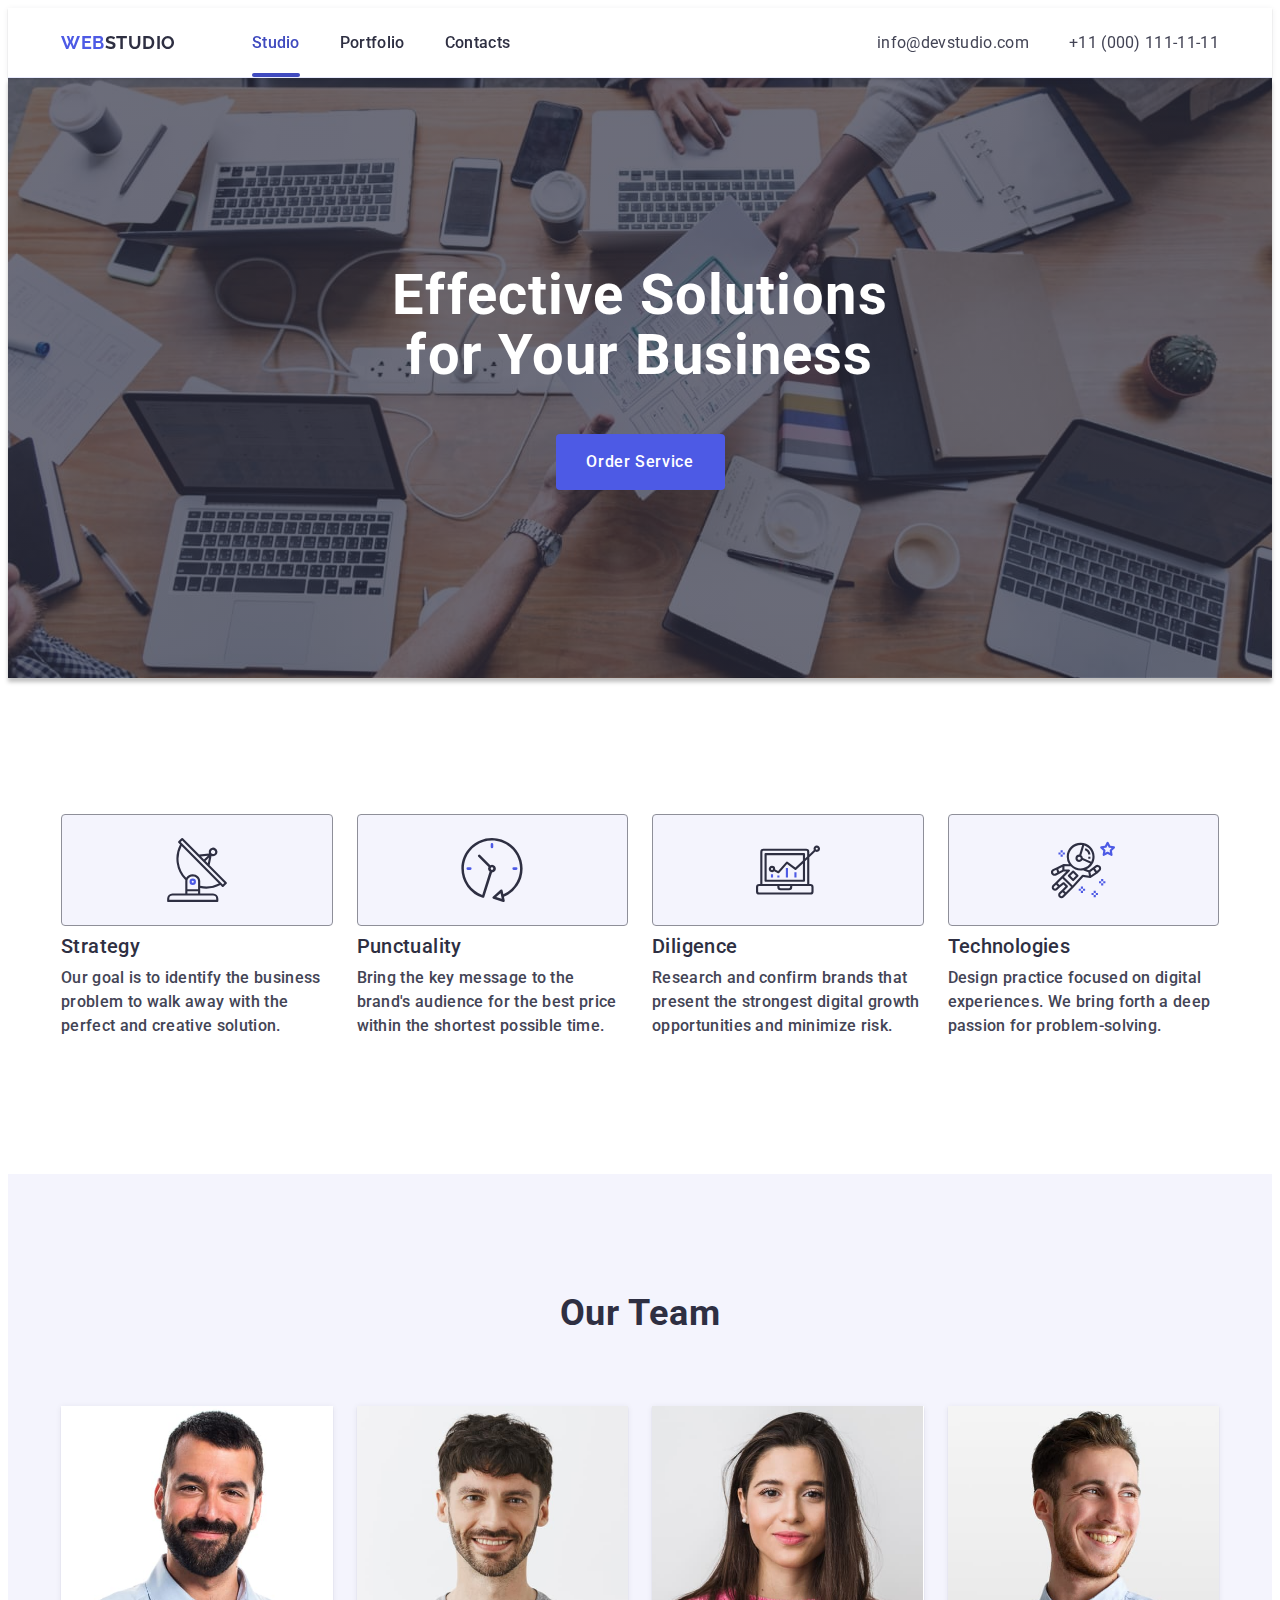
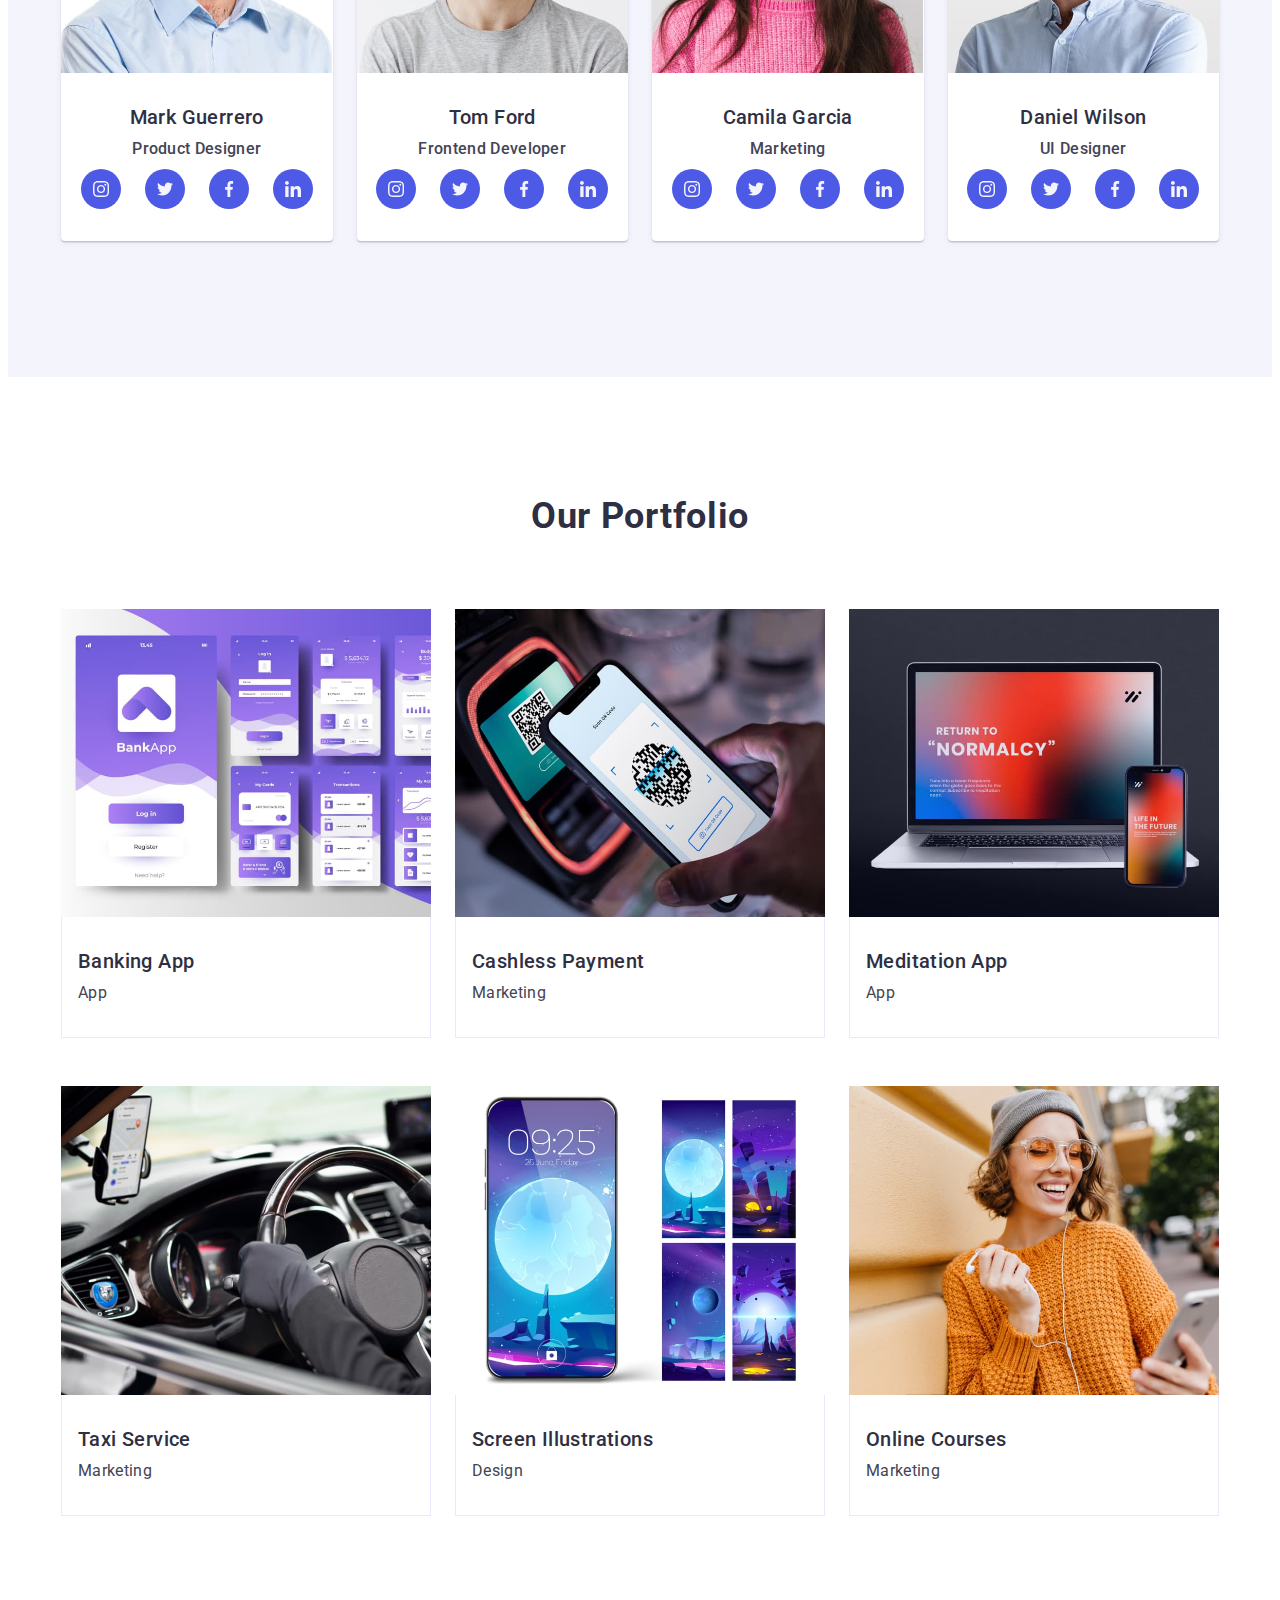
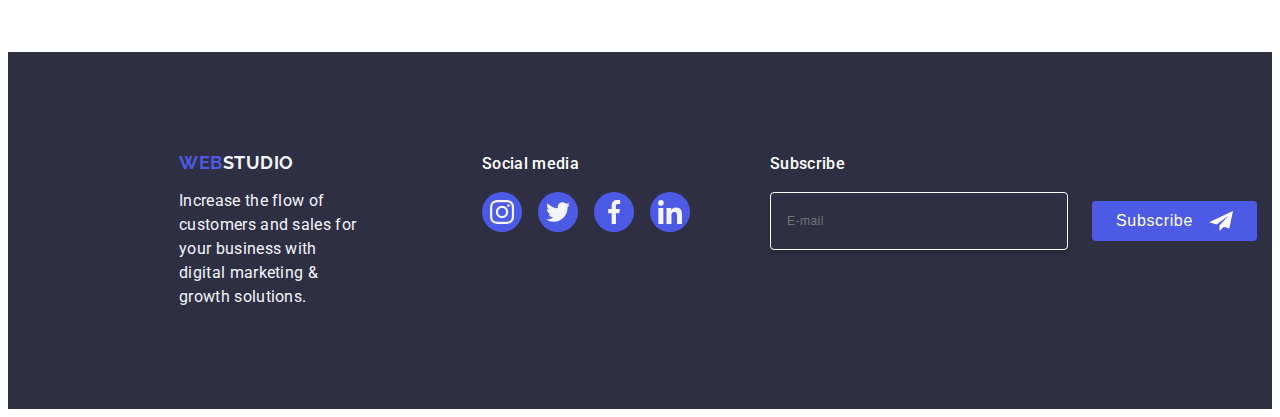
==== index.html @ 309cb1c3 "Initial commit" ====
<!DOCTYPE html>
<html lang="en">
  <head>
    <meta charset="UTF-8" />
    <meta name="viewport" content="width=device-width, initial-scale=1.0" />
    <link rel="preconnect" href="https://fonts.googleapis.com" />
    <link rel="preconnect" href="https://fonts.gstatic.com" crossorigin />
    <link
      href="https://fonts.googleapis.com/css2?family=Raleway:ital,wght@0,700;1,700&family=Roboto:ital,wght@0,100..900;1,100..900&display=swap"
      rel="stylesheet"
    />
    <title>Document</title>
    <link
      rel="stylesheet"
      href="https://cdnjs.cloudflare.com/ajax/libs/modern-normalize/3.0.1/modern-normalize.min.css"
      integrity="sha512-q6WgHqiHlKyOqslT/lgBgodhd03Wp4BEqKeW6nNtlOY4quzyG3VoQKFrieaCeSnuVseNKRGpGeDU3qPmabCANg=="
      crossorigin="anonymous"
      referrerpolicy="no-referrer"
    />
    <link rel="stylesheet" href="./css/style.css" />
  </head>
  <body>
    <header class="page-header">
      <div class="container">
        <nav class="nav-header">
          <a href="./index.html" class="logo-header"
            >Web<span class="color">Studio</span></a
          >
          <ul class="nav-header-list">
            <li>
              <a href="./index.html" class="nav-header-item studio-item"
                >Studio</a
              >
            </li>
            <li>
              <a href="#portfolio" class="nav-header-item">Portfolio</a>
            </li>
            <li>
              <a href="" class="nav-header-item">Contacts</a>
            </li>
          </ul>
        </nav>
        <address class="address-header">
          <ul class="address-header-list">
            <li>
              <a href="mailto:info@devstudio.com" class="address-item"
                >info@devstudio.com</a
              >
            </li>
            <li>
              <a href="tel:+110001111111" class="address-item"
                >+11 (000) 111-11-11</a
              >
            </li>
          </ul>
        </address>
      </div>
    </header>
    <main>
      <section class="main-section">
        <div class="container">
          <h1 class="main-section-text">
            Effective Solutions for Your Business
          </h1>
          <button type="button" class="main-section-button">
            Order Service
          </button>
        </div>
      </section>
      <!--Second section-->
      <section class="second-section">
        <div class="container">
          <h2 class="visually-hidden">Our benefits</h2>
          <ul class="second-section-list">
            <li class="second-section-list-item">
              <div class="second-section-picture">
                <svg class="icon" width="64" height="64">
                  <use href="./images/icons.svg#icon-antenna"></use>
                </svg>
              </div>
              <h3 class="second-section-header">Strategy</h3>
              <p class="second-section-text">
                Our goal is to identify the business problem to walk away with
                the perfect and creative solution.
              </p>
            </li>

            <li class="second-section-list-item">
              <div class="second-section-picture">
                <svg class="icon" width="64" height="64">
                  <use href="./images/icons.svg#icon-clock"></use>
                </svg>
              </div>
              <h3 class="second-section-header">Punctuality</h3>
              <p class="second-section-text">
                Bring the key message to the brand's audience for the best price
                within the shortest possible time.
              </p>
            </li>

            <li class="second-section-list-item">
              <div class="second-section-picture">
                <svg class="icon" width="64" height="64">
                  <use href="./images/icons.svg#icon-diagram"></use>
                </svg>
              </div>
              <h3 class="second-section-header">Diligence</h3>
              <p class="second-section-text">
                Research and confirm brands that present the strongest digital
                growth opportunities and minimize risk.
              </p>
            </li>

            <li class="second-section-list-item">
              <div class="second-section-picture">
                <svg class="icon" width="64" height="64">
                  <use href="./images/icons.svg#icon-astronaut"></use>
                </svg>
              </div>
              <h3 class="second-section-header">Technologies</h3>
              <p class="second-section-text">
                Design practice focused on digital experiences. We bring forth a
                deep passion for problem-solving.
              </p>
            </li>
          </ul>
        </div>
      </section>
      <!--End second section-->
      <section class="team-section">
        <div class="container">
          <h2 class="team-section-header">Our Team</h2>
          <ul class="team-section-list">
            <li class="team-section-item">
              <img
                src="./images/photo-1.jpg"
                alt="Mark Guerrero"
                class="team-image"
              />
              <div class="team-section-item-text">
                <h3 class="team-section-name">Mark Guerrero</h3>
                <p class="team-section-title">Product Designer</p>
                <ul class="team-sosial-media-list">
                  <li class="team-sosial-media-list-item">
                    <a
                      href="https://www.instagram.com/"
                      class="team-sosial-media-list-link"
                    >
                      <svg width="16" height="16" class="team-icon">
                        <use href="./images/icons.svg#icon-instagram"></use>
                      </svg>
                    </a>
                  </li>
                  <li class="team-sosial-media-list-item">
                    <a
                      href="https://twitter.com"
                      class="team-sosial-media-list-link"
                    >
                      <svg width="16" height="16" class="team-icon">
                        <use href="./images/icons.svg#icon-twitter"></use>
                      </svg>
                    </a>
                  </li>
                  <li class="team-sosial-media-list-item">
                    <a
                      href="https://facebook.com/"
                      class="team-sosial-media-list-link"
                    >
                      <svg width="16" height="16" class="team-icon">
                        <use href="./images/icons.svg#icon-facebook"></use>
                      </svg>
                    </a>
                  </li>
                  <li class="team-sosial-media-list-item">
                    <a
                      href="https://www.linkedin.com/"
                      class="team-sosial-media-list-link"
                    >
                      <svg width="16" height="16" class="team-icon">
                        <use href="./images/icons.svg#icon-linkedin"></use>
                      </svg>
                    </a>
                  </li>
                </ul>
              </div>
            </li>
            <li class="team-section-item">
              <img
                src="./images/photo-2.jpg"
                alt="Tom Ford"
                class="team-image"
              />
              <div class="team-section-item-text">
                <h3 class="team-section-name">Tom Ford</h3>
                <p class="team-section-title">Frontend Developer</p>
                <ul class="team-sosial-media-list">
                  <li class="team-sosial-media-list-item">
                    <a
                      href="https://www.instagram.com/"
                      class="team-sosial-media-list-link"
                    >
                      <svg width="16" height="16" class="team-icon">
                        <use href="./images/icons.svg#icon-instagram"></use>
                      </svg>
                    </a>
                  </li>
                  <li class="team-sosial-media-list-item">
                    <a
                      href="https://twitter.com"
                      class="team-sosial-media-list-link"
                      ><svg width="16" height="16" class="team-icon">
                        <use href="./images/icons.svg#icon-twitter"></use>
                      </svg>
                    </a>
                  </li>
                  <li class="team-sosial-media-list-item">
                    <a
                      href="https://facebook.com/"
                      class="team-sosial-media-list-link"
                    >
                      <svg width="16" height="16" class="team-icon">
                        <use href="./images/icons.svg#icon-facebook"></use>
                      </svg>
                    </a>
                  </li>
                  <li class="team-sosial-media-list-item">
                    <a
                      href="https://www.linkedin.com/"
                      class="team-sosial-media-list-link"
                    >
                      <svg width="16" height="16" class="team-icon">
                        <use href="./images/icons.svg#icon-linkedin"></use>
                      </svg>
                    </a>
                  </li>
                </ul>
              </div>
            </li>
            <li class="team-section-item">
              <img
                src="./images/photo-3.jpg"
                alt="Camila Garcia"
                class="team-image"
              />
              <div class="team-section-item-text">
                <h3 class="team-section-name">Camila Garcia</h3>
                <p class="team-section-title">Marketing</p>
                <ul class="team-sosial-media-list">
                  <li class="team-sosial-media-list-item">
                    <a
                      href="https://www.instagram.com/"
                      class="team-sosial-media-list-link"
                    >
                      <svg width="16" height="16" class="team-icon">
                        <use href="./images/icons.svg#icon-instagram"></use>
                      </svg>
                    </a>
                  </li>
                  <li class="team-sosial-media-list-item">
                    <a
                      href="https://twitter.com"
                      class="team-sosial-media-list-link"
                    >
                      <svg width="16" height="16" class="team-icon">
                        <use href="./images/icons.svg#icon-twitter"></use>
                      </svg>
                    </a>
                  </li>
                  <li class="team-sosial-media-list-item">
                    <a
                      href="https://facebook.com/"
                      class="team-sosial-media-list-link"
                      ><svg width="16" height="16" class="team-icon">
                        <use href="./images/icons.svg#icon-facebook"></use>
                      </svg>
                    </a>
                  </li>
                  <li class="team-sosial-media-list-item">
                    <a
                      href="https://www.linkedin.com/"
                      class="team-sosial-media-list-link"
                    >
                      <svg width="16" height="16" class="team-icon">
                        <use href="./images/icons.svg#icon-linkedin"></use>
                      </svg>
                    </a>
                  </li>
                </ul>
              </div>
            </li>
            <li class="team-section-item">
              <img
                src="./images/photo-4.jpg"
                alt="Daniel Wilson"
                class="team-image"
              />
              <div class="team-section-item-text">
                <h3 class="team-section-name">Daniel Wilson</h3>
                <p class="team-section-title">UI Designer</p>
                <ul class="team-sosial-media-list">
                  <li class="team-sosial-media-list-item">
                    <a
                      href="https://www.instagram.com/"
                      class="team-sosial-media-list-link"
                    >
                      <svg width="16" height="16" class="team-icon">
                        <use href="./images/icons.svg#icon-instagram"></use>
                      </svg>
                    </a>
                  </li>
                  <li class="team-sosial-media-list-item">
                    <a
                      href="https://twitter.com"
                      class="team-sosial-media-list-link"
                    >
                      <svg width="16" height="16" class="team-icon">
                        <use href="./images/icons.svg#icon-twitter"></use>
                      </svg>
                    </a>
                  </li>
                  <li class="team-sosial-media-list-item">
                    <a
                      href="https://facebook.com/"
                      class="team-sosial-media-list-link"
                    >
                      <svg width="16" height="16" class="team-icon">
                        <use href="./images/icons.svg#icon-facebook"></use>
                      </svg>
                    </a>
                  </li>
                  <li class="team-sosial-media-list-item">
                    <a
                      href="https://www.linkedin.com/"
                      class="team-sosial-media-list-link"
                    >
                      <svg width="16" height="16" class="team-icon">
                        <use href="./images/icons.svg#icon-linkedin"></use>
                      </svg>
                    </a>
                  </li>
                </ul>
              </div>
            </li>
          </ul>
        </div>
      </section>
      <!--Portfolio section-->
      <section class="portfolio-section" id="portfolio">
        <div class="container">
          <h2 class="portfolio-section-header">Our portfolio</h2>
          <ul class="portfolio-section-list">
            <li class="portfolio-section-list-item">
              <div class="box">
                <img
                  src="./images/portfolio1.jpg"
                  alt="Banking App"
                  class="portfolio-image"
                />
                <p class="overlay-text">
                  14 Stylish and User-Friendly App Design Concepts · Task
                  Manager App · Calorie Tracker App · Exotic Fruit Ecommerce App
                  · Cloud Storage App
                </p>
              </div>
              <div class="portfolio-section-item-text-together">
                <h3 class="portfolio-section-item-header">Banking App</h3>
                <p class="portfolio-cection-item-txt">App</p>
              </div>
            </li>
            <li class="portfolio-section-list-item">
              <div class="box">
                <img
                  src="./images/portfolio2.jpg"
                  alt="Cashless Payment"
                  class="portfolio-image"
                />
                <p class="overlay-text">
                  14 Stylish and User-Friendly App Design Concepts · Task
                  Manager App · Calorie Tracker App · Exotic Fruit Ecommerce App
                  · Cloud Storage App
                </p>
              </div>
              <div class="portfolio-section-item-text-together">
                <h3 class="portfolio-section-item-header">Cashless Payment</h3>
                <p class="portfolio-cection-item-txt">Marketing</p>
              </div>
            </li>

            <li class="portfolio-section-list-item">
              <div class="box">
                <img
                  src="./images/portfolio3.jpg"
                  alt="Meditation App"
                  class="portfolio-image"
                />
                <p class="overlay-text">
                  14 Stylish and User-Friendly App Design Concepts · Task
                  Manager App · Calorie Tracker App · Exotic Fruit Ecommerce App
                  · Cloud Storage App
                </p>
              </div>

              <div class="portfolio-section-item-text-together">
                <h3 class="portfolio-section-item-header">Meditation App</h3>
                <p class="portfolio-cection-item-txt">App</p>
              </div>
            </li>
            <li class="portfolio-section-list-item">
              <div class="box">
                <img
                  src="./images/portfolio4.jpg"
                  alt="Taxi Service"
                  class="portfolio-image"
                />
                <p class="overlay-text">
                  14 Stylish and User-Friendly App Design Concepts · Task
                  Manager App · Calorie Tracker App · Exotic Fruit Ecommerce App
                  · Cloud Storage App
                </p>
              </div>

              <div class="portfolio-section-item-text-together">
                <h3 class="portfolio-section-item-header">Taxi Service</h3>
                <p class="portfolio-cection-item-txt">Marketing</p>
              </div>
            </li>
            <li class="portfolio-section-list-item">
              <div class="box">
                <img
                  src="./images/portfolio5.jpg"
                  alt="Screen Illustrations"
                  class="portfolio-image"
                />
                <p class="overlay-text">
                  14 Stylish and User-Friendly App Design Concepts · Task
                  Manager App · Calorie Tracker App · Exotic Fruit Ecommerce App
                  · Cloud Storage App
                </p>
              </div>

              <div class="portfolio-section-item-text-together">
                <h3 class="portfolio-section-item-header">
                  Screen Illustrations
                </h3>
                <p class="portfolio-cection-item-txt">Design</p>
              </div>
            </li>
            <li class="portfolio-section-list-item">
              <div class="box">
                <img
                  src="./images/portfolio6.jpg"
                  alt="Online Courses"
                  class="portfolio-image"
                />
                <p class="overlay-text">
                  14 Stylish and User-Friendly App Design Concepts · Task
                  Manager App · Calorie Tracker App · Exotic Fruit Ecommerce App
                  · Cloud Storage App
                </p>
              </div>

              <div class="portfolio-section-item-text-together">
                <h3 class="portfolio-section-item-header">Online Courses</h3>
                <p class="portfolio-cection-item-txt">Marketing</p>
              </div>
            </li>
          </ul>
        </div>
      </section>
    </main>
    <footer class="page-footer">
      <div class="container footer-container">
        <div class="footer-text">
          <a href="./index.html" class="logo-footer"
            >Web<span class="color-footer">Studio</span></a
          >
          <p class="txt-footer">
            Increase the flow of customers and sales for your business with
            digital marketing & growth solutions.
          </p>
        </div>

        <div class="footer-sosial-media">
          <p class="footer-sosial-media-title">Social media</p>
          <ul class="footer-sosial-media-list">
            <li class="footer-sosial-media-list-item">
              <a href="https://www.instagram.com/" class="icon-footer">
                <svg class="icon-footer-item" width="24" height="24">
                  <use href="./images/icons.svg#icon-instagram"></use>
                </svg>
              </a>
            </li>
            <li class="footer-sosial-media-list-item">
              <a href="https://twitter.com" class="icon-footer"
                ><svg class="icon-footer-item" width="24" height="24">
                  <use href="./images/icons.svg#icon-twitter"></use>
                </svg>
              </a>
            </li>
            <li class="footer-sosial-media-list-item">
              <a href="https://facebook.com/" class="icon-footer">
                <svg class="icon-footer-item" width="24" height="24">
                  <use href="./images/icons.svg#icon-facebook"></use>
                </svg>
              </a>
            </li>
            <li class="footer-sosial-media-list-item">
              <a href="https://www.linkedin.com/" class="icon-footer">
                <svg class="icon-footer-item" width="24" height="24">
                  <use href="./images/icons.svg#icon-linkedin"></use>
                </svg>
              </a>
            </li>
          </ul>
        </div>
        <div class="footer-form-container">
          <p class="title-footer-form">Subscribe</p>
          <form class="footer-form">
            <label class="footer-form-label">
              <input
                type="email"
                name="sbc-form"
                placeholder="E-mail"
                class="footer-form-input"
            /></label>
            <button type="submit" class="sbc-button">
              Subscribe
              <svg width="24" height="24" class="footer-button-picture">
                <use href="./images/icons.svg#icon-plane"></use>
              </svg>
            </button>
          </form>
        </div>
      </div>
    </footer>

    <div class="modal-overlay">
      <div class="modal">
        <button type="button" class="modal-icon">
          <svg width="8" height="8" class="modal-icon-close">
            <use href="./images/icons.svg#icon-close"></use>
          </svg>
        </button>
        <p class="modal-title">Leave your contacts and we will call you back</p>
        <form class="modal-form">
          <div class="form-item-wraper">
            <label class="modal-form-label" for="user-name">Name</label>
            <div class="input-wraper">
              <input
                type="text"
                name="user-name"
                id="user-name"
                class="modal-form-input"
                autofocus
                required
              />
              <svg width="18" height="24" class="input-icon">
                <use href="./images/icons.svg#icon-person"></use>
              </svg>
            </div>
          </div>
          <div class="form-item-wraper">
            <label class="modal-form-label" for="phone">Phone</label>
            <div class="input-wraper">
              <input
                type="tel"
                name="phone"
                class="modal-form-input"
                id="phone"
                required
              />
              <svg width="18" height="24" class="input-icon">
                <use href="./images/icons.svg#icon-phone"></use>
              </svg>
            </div>
          </div>
          <div class="form-item-wraper">
            <label class="modal-form-label" for="email">Email</label>
            <div class="input-wraper">
              <input
                type="email"
                name="email"
                class="modal-form-input"
                required
                id="email"
              />
              <svg width="18" height="24" class="input-icon">
                <use href="./images/icons.svg#icon-email"></use>
              </svg>
            </div>
          </div>
          <div class="form-textarea-wraper">
            <label class="modal-form-label" for="user-comment">Comment</label>
            <textarea
              name="user-comment"
              rows="5"
              placeholder="Text input"
              class="modal-text-input"
              required
              id="user-comment"
            ></textarea>
          </div>
          <div class="modal-checkbox">
            <input
              type="checkbox"
              name="user-privacy"
              class="visually-hidden"
              required
              id="user-privacy"
              value="true"
            />
            <label class="modal-checkbox-label" for="user-privacy">
              <span class="modal-policy-span">
                <svg width="10" height="8" class="form-tick">
                  <use href="./images/icons.svg#icon-tick"></use>
                </svg> </span
              >I accept the terms and conditions of the
              <a class="modal-policy-link" href="">Privacy Policy</a>
            </label>
          </div>
          <button type="submit" class="modal-button">Send</button>
        </form>
      </div>
    </div>
  </body>
</html>
---- css/style.css ----
body {
    background-color: #ffffff;
    color: #434455;
    font-size: 16px;
    line-height: 1,5;
    letter-spacing: 2%;
    font-family: "Roboto", sans-serif;
}

a {
    text-decoration: none;
    color: #434455;
    font-size: 12px;
    line-height: 1.333;
    letter-spacing: 4%;
}

li {
    list-style-type: none;
    margin: 0;
    padding-left: 0;
}

ul {
    padding: 0;
}

a:hover,
a:focus
{
    color: #4D5AE5;
}

.color {
    color: #2e2f42;
}

h1, h2, h3, h4, h5, h6 {
    margin: 0;
}
p {
    margin: 0;
}

img {
    display: block;
}

.visually-hidden {
    position: absolute;
    width: 1px;
    height: 1px;
    margin: -1px;
    border: 0;
    padding: 0;
    white-space: nowrap;
    clip-path: inset(100%);
    clip:rect(0 0 0 0);
    overflow: hidden;
}

.container {
    max-width: 1158px;
    padding-left: 15px;
    padding-right: 15px;
    margin: 0 auto;
}

.page-header {
    border-bottom: 1px solid #e7e9fc;
    box-shadow: 0px 2px 1px rgba(46, 47, 66, 0.08),
        0px 1px 1px rgba(46, 47, 66, 0.16),
        0px 1px 6px rgba(46, 47, 66, 0.08);
    position: sticky;
    top: 0;
    z-index: 999;
    background-color: #ffffff;
}

.page-header .container {
    display: flex;
    align-items: center;
}

.logo-header {
    text-transform: uppercase;
    font-family: "Raleway", sans-serif;
    font-weight: 700;
    font-size: 18px;
    line-height: 1.17;
    letter-spacing: 0.03em;
    color: #4d5ae5;
    margin-right: 76px;
    padding: 24px 0;
    margin-right: 76px;
}

.nav-header {
    display: flex;
    align-items: center;
}

.nav-header-list {
    display: flex;
    justify-content: center;
    gap: 40px;
}

.nav-header-item {
    font-weight: 500;
    font-size: 16px;
    line-height: 1.5;
    letter-spacing: 0.02em;
    color: #2e2f42;
    transition-property: color;
    transition-duration: 250ms;
    transition-timing-function: cubic-bezier(0.4, 0, 0.2, 1);
    padding: 24px 0;
}

.studio-item {
    position: relative;
    color: #404bbf;
}

.studio-item::after {
    content: "";
    width: 100%;
    position: absolute;
    left: 0;
    bottom: -1px;
    height: 4px;
    background-color: #404bbf;
    border-radius: 2px;
}

.nav-header:hover,
.nav-header:focus {
    color: #404bbf;
}

.address-header {
    font-style: normal;
    margin-left: auto;
}

.address-header-list {
    display: flex;
    align-items: center;
    gap: 40px;
}

.address-item {
    font-size: 16px;
    line-height: 1.5;
    letter-spacing: 0.02em;
    transition-property: color;
    transition-duration: 250ms;
    transition-timing-function: cubic-bezier(0.4, 0, 0.2, 1);
}

.address-item:hover,
.address-item:focus {
    color: #404bbf;
}

.main-section {
    display: flex;
    background-color: #2E2F42;
    color: #ffffff;
    justify-content: center;
    padding-top: 188px;
    padding-bottom: 188px;
    background-image: linear-gradient(rgba(46, 47, 66, 70%), rgba(46, 47, 66, 70%)), 
    url(../images/people-office.jpg);
    background-repeat: no-repeat;
    background-position: center;
    background-size: cover;
    box-shadow: 0px 4px 4px 0pX rgba(0, 0, 0, 0.25);
    max-width: 1440px;
    margin: 0 auto;
}

.main-section .container {
    display: flex;
    flex-direction: column;
    align-items: center;
}
.main-section-text {
    font-weight: bold;
    font-size: 56px;
    letter-spacing: 0.02em;
    line-height: 1.07;
    margin-bottom: 48px;
    max-width: 496px;
    text-align: center;
}

.main-section-button {
    font-family: "Roboto", sans-serif;
    color: #ffffff;
    background-color: #4D5AE5;
    cursor: pointer;
    font-weight: 500;
    font-size: 16px;
    line-height: 1.5;
    letter-spacing: 0.04em;
    display: block;
    min-width: 169px;
    height: 56px;
    border: none;
    border-radius: 4px;
    transition-property: background-color;
    transition-duration: 250ms;
    transition-timing-function: cubic-bezier(0.4, 0, 0.2, 1);
}

.main-section-button:hover,
.main-section-button:focus {
    background-color: #404BBF;
}

.second-section {
    display: flex;
    padding: 120px 0;
    justify-content: center;
}


.second-section-list {
    display: flex;
    gap: 24px;
}


.second-section-list-item {
    flex-basis: calc((100% - 72px) / 4);
}

.second-section-picture {
    box-sizing: border-box;
    border: 1px solid #8E8F99;
    border-radius: 4px;
    display: flex;
    align-items: center;
    justify-content: center;
    margin-bottom: 8px;
    padding: 24px 100px;
    background-color: #F4F4FD;
    height: 112px;
}

.second-section-header {
    font-weight: 500;
    font-size: 20px;
    line-height: 1.2;
    text-align: center;
    letter-spacing: 0.02em;
    text-transform: capitalize;
    color: #2e2f42;
    margin-bottom: 8px;
    text-align: left;
}

.second-section-text {
    font-weight: 500;
    font-size: 16px;
    letter-spacing: 0.02em;
    line-height: 1.5;
    color: #434455;
}

.team-section {
    display: flex;
    background-color: #F4F4FD;
    text-align: center;
    padding: 120px 0;
    align-items: center;
    justify-content: center;
}

.team-section-list {
    display: flex;
    gap: 24px;
}

.team-section-item {
    width: calc((100% - 72px) / 4);
    background-color: #FFFFFF;
    border-radius: 0 0 4px 4px;
    box-shadow: 0px 1px 6px rgba(46, 47, 66, 0.08),
    0px 1px 1px rgba(46, 47, 66, 0.16),
    0px 2px 1px rgba(46, 47, 66, 0.08);
}

.team-section-header {
    font-size: 36px;
    line-height: 1.11;
    text-align: center;
    letter-spacing: 0.02em;
    text-transform: capitalize;
    color: #2e2f42;
    margin-bottom: 72px;
}

.team-image {
    max-width: 100%;
}
.team-section-item-text {
    padding-top: 32px;
    padding-bottom: 32px;
}
.team-section-name {
    font-weight: 500;
    font-size: 20px;
    letter-spacing: 0.02em;
    line-height: 1.2;
    color: #2e2f42;
    margin-bottom: 8px;
    text-align: center;
}

.team-section-title {
    font-weight: 500;
    font-size: 16px;
    letter-spacing: 0.02em;
    line-height: 1.5;
    color: #434455;
    text-align: center;
    margin-bottom: 8px;
}

.team-sosial-media-list {
    display: flex;
    justify-content: center;
    gap: 24px;
    padding: 0;
}

.team-sosial-media-list-item {
    
    width: 40px;
    height: 40px;
}

.team-sosial-media-list-link {
    width: 100%;
    height: 100%;
    background-color: #4d5ae5;
    border-radius: 50%;
    display: flex;
    align-items: center;
    justify-content: center;
    transition-property: background-color;
    transition-duration: 250ms;
    transition-timing-function: cubic-bezier(0.4, 0, 0.2, 1);
}

.team-sosial-media-list-link:hover,
.team-sosial-media-list-link:focus {
    background-color: #404bbf;
}
.team-icon {
    fill: #f4f4fd;
}

.portfolio-section {
    padding: 120px 0;
}

.portfolio-section-header {
    font-size: 36px;
    line-height: 1.11;
    letter-spacing: 0.02em;
    text-transform: capitalize;
    color: #2e2f42;
    margin-bottom: 72px;
    text-align: center;
}

.portfolio-section-list {
    display: flex;
    flex-wrap: wrap;
    row-gap: 48px;
    column-gap: 24px;
}

.portfolio-section-list-item {
    width: calc((100% - 48px) / 3);
    transition-property: box-shadow;
    transition-duration: 250ms;
    transition-timing-function: cubic-bezier(0.4, 0, 0.2, 1);
}

.portfolio-section-list-item:hover {
    box-shadow: 0 2px 1px 0 rgba(46, 47, 66, 0.08), 0 1px 1px 0 rgba(46, 47, 66, 0.16), 0 1px 6px 0 rgba(46, 47, 66, 0.08);
}

.box {
    position: relative;
    overflow: hidden;
}

.overlay-text {
    background-color: #4d5ae5;
    position: absolute;
    top: 0;
    left: 0;
    width: 100%;
    height: 100%;
    transform: translateY(100%);
    transition: transform 250ms cubic-bezier(0.4, 0, 0.2, 1);
    padding: 40px 32px;
    font-weight: 400;
    font-size: 16px;
    line-height: 150%;
    letter-spacing: 0.02em;
    color: #F4F4FD;
}

.box:hover .overlay-text {
    transform: translateY(0);
}
.portfolio-image {
    max-width: 100%;
}

.portfolio-section-item-text-together {
    box-sizing: border-box;
    padding: 32px 16px;
    border: 1px solid #e7e9fc;
    border-top: none;
}

.portfolio-section-item-header {
    font-weight: 500;
    font-size: 20px;
    letter-spacing: 0.02em;
    line-height: 1.2;
    color: #2e2f42;
    text-align: left;
    margin-bottom: 8px;
}

.portfolio-cection-item-txt {
    font-size: 16px;
    line-height: 1.5;
    letter-spacing: 0.02em;
    text-align: left;
}


.page-footer {
    background-color: #2E2F42;
    padding-top: 100px;
    padding-bottom: 100px;
    display: flex;
    text-align: start;
}

.footer-container {
    margin-left: 156px;
    display: flex;
    align-items: baseline;
}

.footer-text {
    margin-right: 120px;
    max-width: 264px;
}

.logo-footer {
    display: inline-block;
    margin-bottom: 16px;
    text-transform: uppercase;
    font-family: "Raleway", sans-serif;
    font-weight: 700;
    font-size: 18px;
    line-height: 1.17;
    letter-spacing: 0.03em;
    color: #4d5ae5;
}

.color-footer {
    color:#f4f4fd
}

.txt-footer {
    line-height: 1.5;
    color:#F4F4FD;
    letter-spacing: 0.02em;
}

.footer-sosial-media-title {
    font-weight: 500;
    font-size: 16px;
    line-height: 150%;
    letter-spacing: 0.02em;
    color: #ffffff;
    margin-bottom: 16px;
}

.footer-sosial-media-list {
    display: flex;
    gap: 16px;
    padding: 0;
    margin-right: 80px;
}

.footer-sosial-media-list-item {
    width: 40px;
    height: 40px;
}

.icon-footer {
    width: 100%;
    height: 100%;
    border-radius: 50%;
    display: flex;
    align-items: center;
    justify-content: center;
    background-color: #4D5AE5;
    transition-property: background-color;
    transition-duration: 250ms;
    transition-timing-function: cubic-bezier(0.4, 0, 0.2, 1);
}

.icon-footer:hover,
.icon-footer:focus {
    background-color: #31d0aa;
}

.icon-footer-item {
    fill: #f4f4fd;
}

.title-footer-form {
    font-weight: 500;
    font-size: 16px;
    line-height: 150%;
    letter-spacing: 0.02em;
    color: #FFFFFF;
    margin-bottom: 16px;
}

.footer-form {
    display:flex;
    align-items: center;
    gap: 24px;
}

.footer-form-input {
    min-width: 264px;
    height: 40px;
    background-color: inherit;
    border-radius: 4px;
    border: 1px solid #fff;
    padding: 8px 16px;
    font-weight: 400;
    font-size: 12px;
    line-height: 200%;
    letter-spacing: 0.04em;
    color: white;
    box-shadow: 0px 4px 4px rgba(0, 0, 0, 0.15);
}

.sbc-button {
    display: flex;
    align-items: center;
    justify-content: center;
    border-radius: 4px;
    padding: 8px 24px;
    min-width: 165px;
    height: 40px;
    background-color: #4d5ae5;
    border: #4d5ae5;
    font-weight: 500;
    font-size: 16px;
    line-height: 150%;
    letter-spacing: 0.04em;
    color: white;
    cursor: pointer;
    transition-property: background-color;
    transition-duration: 250ms;
    transition-timing-function: cubic-bezier(0.4, 0, 0.2, 1);
}

.sbc-button:hover,
.sbc-button:focus {
    background-color: #31d0aa;
    border: #31d0aa;
}



.footer-button-picture {
    margin-left: 16px;
}

.modal-overlay {
    background-color: rgba(46, 47, 66, 0.4);
    position: fixed;
    top: 0;
    left: 0;
    width: 100%;
    height: 100%;
    z-index: 9999;
    display: flex;
    justify-content: center;
    align-items: center;
    opacity: 0;
    pointer-events: none;
    transition: opacity 250ms cubic-bezier(0.4, 0, 0.2, 1), visibility 250ms cubic-bezier(0.4, 0, 0.2, 1);
}

/* form open*/
.modal-overlay.is-open {
    opacity: 1;
    pointer-events: auto;
}

.modal {
    background-color: #fcfcfc;
    width: 408px;
    min-height: 584px;
    padding: 72px 24px 24px 24px;
    position: absolute;
    top: 50%;
    left: 50%;
    transform: translate(-50%, -50%);
    border-radius: 4px;
    box-shadow: 0px 1px 1px rgba(0, 0, 0, 0.14),
        0px 1px 3px rgba(0, 0, 0, 0.12),
        0px 2px 1px rgba(0, 0, 0, 0.2);
    transition: transform 250ms cubic-bezier(0.4, 0, 0.2, 1);
}

.modal-icon {
    display: flex;
    align-items: center;
    justify-content: center;
    background-color: #e7e9fc;
    border-radius: 50%;
    border: 1px solid rgba(0, 0, 0, 0.1);
    width: 24px;
    height: 24px;
    padding: 0;
    margin-bottom: 24px;
    transition: background-color 250ms cubic-bezier(0.4, 0, 0.2, 1), border 250ms cubic-bezier(0.4, 0, 0.2, 1);
    position: absolute;
    top: 24px;
    right: 24px;
    cursor: pointer;
}

.modal-icon-close {
    fill: black;
    transition-property: fill;
    transition-duration: 250ms;
    transition-timing-function: cubic-bezier(0.4, 0, 0.2, 1);
}

.modal-icon:hover,
.modal-icon:focus {
    background-color: #404bbf;
    border: none;
}

.modal-icon:hover .modal-icon-close,
.modal-icon:focus .modal-icon-close {
    fill: #fff;
}

.modal-title {
    margin-bottom: 16px;
    font-weight: 500;
    font-size: 16px;
    line-height: 150%;
    letter-spacing: 0.02em;
    text-align: center;
    color: #2e2f42;
}

.modal-form {
    display: flex;
    flex-direction: column;
}

.form-item-wraper {
    margin-bottom: 8px;
}

.modal-form-label {
    font-weight: 400;
    font-size: 12px;
    line-height: 117%;
    letter-spacing: 0.04em;
    color: #8e8f99;
    display: block;
    margin-bottom: 4px;
}

.input-wraper {
    position: relative;
}

.modal-form-input {
    width: 100%;
    height: 40px;
    border-radius: 4px;
    border: 1px solid rgba(46, 47, 66, 0.4);
    padding-top: 8px;
    padding-bottom: 8px;
    padding-left: 38px;
    background-color: transparent;
    outline: transparent;
    transition: border-color 250ms cubic-bezier(0.4, 0, 0.2, 1);
}

.input-icon {
    fill: #2e2f42;
    position: absolute;
    left: 16px;
    top: 50%;
    transform: translateY(-50%);
    transition: fill 250ms cubic-bezier(0.4, 0, 0.2, 1);
}

.modal-form-input:focus {
    border: 1px solid #4d5ae5;
}

.modal-form-input:focus+.input-icon {
    fill: #4D5AE5;
}

.form-textarea-wraper {
    margin-bottom: 16px;
}

.modal-text-input {
    width: 100%;
    height: 120px;
    border-radius: 4px;
    border: 1px solid rgba(46, 47, 66, 0.4);
    resize: none;
    padding: 8px 16px;
    background-color: transparent;
    outline: transparent;
    transition: border-color 250ms cubic-bezier(0.4, 0, 0.2, 1);
    font-size: 12px;
    line-height: 1.17;
    letter-spacing: 0.04em;
    color: rgba(46, 47, 66, 0.4);
}

.modal-text-input:focus {
    border: 1px solid #4d5ae5;
}

.modal-checkbox {
    display: flex;
    align-items: center;
    margin-bottom: 24px;
    gap: 8px;
}

.modal-checkbox-label {
    font-weight: 400;
    font-size: 12px;
    line-height: 1.17;
    letter-spacing: 0.04em;
    color: #8e8f99;
}

.visually-hidden:checked+.modal-checkbox-label .modal-policy-span {
    background-color: #404bbf;
    border: none;
    fill: #F4F4FD;
}

.modal-policy-span {
    width: 16px;
    height: 16px;
    border: 1px solid rgba(46, 47, 66, 0.4);
    border-radius: 2px;
    display: inline-flex;
    align-items: center;
    justify-content: center;
    fill: transparent;
    margin-right: 8px;
    transition: background-color 250ms cubic-bezier(0.4, 0, 0.2, 1), border 250ms cubic-bezier(0.4, 0, 0.2, 1), fill 250ms cubic-bezier(0.4, 0, 0.2, 1);
}

:root {
    --some-color: #4d5ae5;
}

.modal-policy-link {
    color: #4d5ae5;
    text-decoration: underline;
}

.modal-button {
    border-radius: 4px;
    padding: 16px 32px;
    min-width: 169px;
    height: 56px;
    display: block;
    margin: 0 auto;
    box-shadow: 0 4px 4px 0 rgba(0, 0, 0, 0.15);
    background-color: #4d5ae5;
    border: inherit;
    color: #fff;
    font-weight: 500;
    font-size: 16px;
    line-height: 150%;
    letter-spacing: 0.04em;
    text-align: center;
    margin-right: auto;
    transition-property: background-color;
    transition-duration: 250ms;
    transition-timing-function: cubic-bezier(0.4, 0, 0.2, 1);
    cursor: pointer;
}

.modal-button:hover,
.modal-button:focus {
    background-color: #404bbf;
}
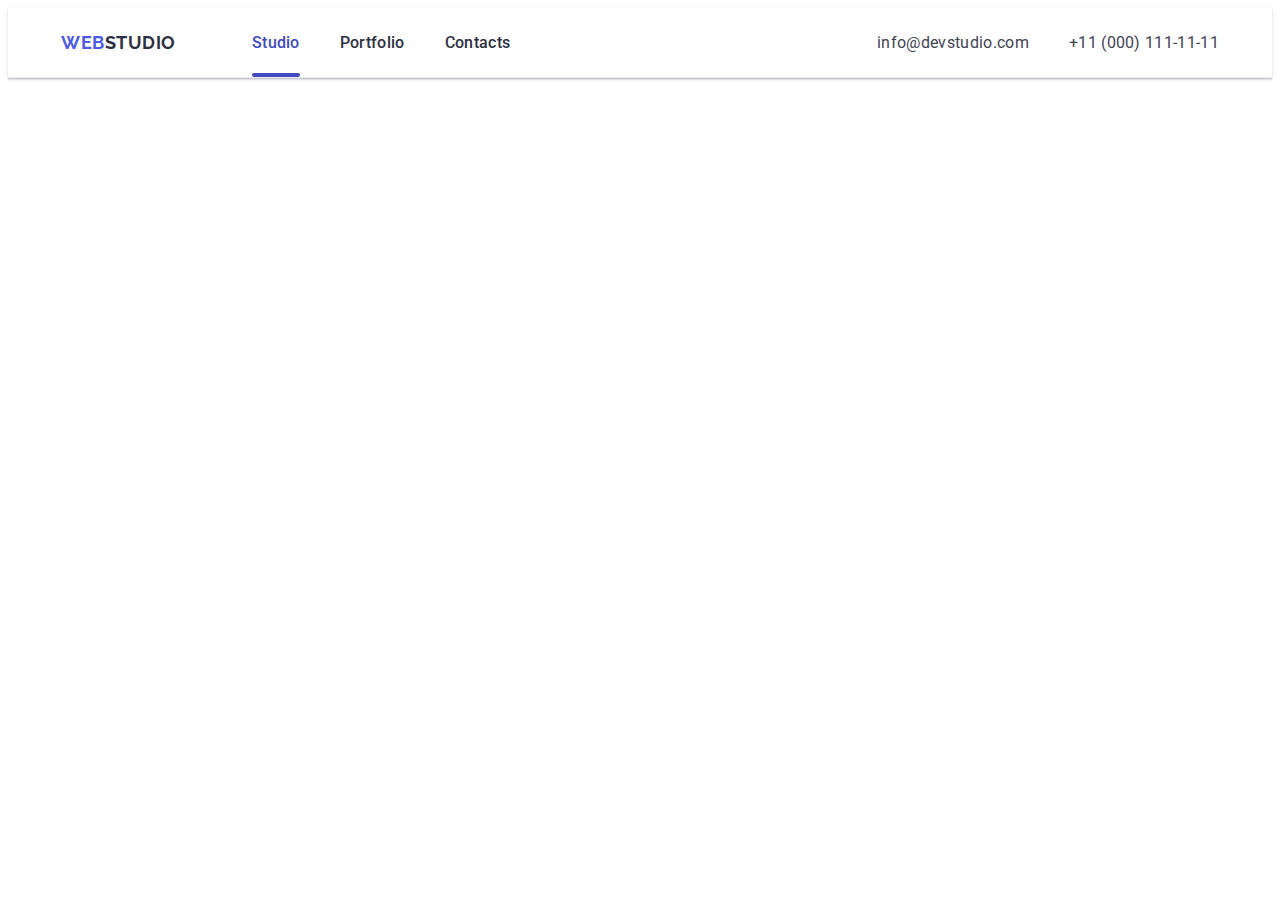
==== commit b4e34f8d: "modified files" ====
--- a/index.html
+++ b/index.html
@@ -54,10 +54,93 @@
             </li>
           </ul>
         </address>
+        <button type="button" class="menu-button">
+          <svg width="24" height="24" class="menu-icon">
+            <use href="./images/icons.svg#icon-heroicons-solid_menu"></use>
+          </svg>
+        </button>
+      </div>
+      <div class="mobile-menu is-open">
+        <div class="container mobile-menue-container">
+          <button type="button" class="mobile-menu-close">
+            <svg width="8" height="8" class="modal-icon-close">
+              <use href="./images/icons.svg#icon-close"></use>
+            </svg>
+          </button>
+          <nav class="mobile-menu-nav">
+            <ul class="mobile-menu-nav-list">
+              <li>
+                <a href="./index.html" class="mobile-menu-nav-list-item"
+                  >Studio</a
+                >
+              </li>
+              <li>
+                <a href="#portfolio" class="mobile-menu-nav-list-item"
+                  >Portfolio</a
+                >
+              </li>
+              <li class="mobile-menu-nav-list-item">Contacts</li>
+            </ul>
+          </nav>
+          <ul class="mobile-menu-adress">
+            <li>
+              <a href="tel:+110001111111" class="address-item"
+                >+11 (000) 111-11-11</a
+              >
+            </li>
+            <li>
+              <a href="mailto:info@devstudio.com" class="address-item"
+                >info@devstudio.com</a
+              >
+            </li>
+          </ul>
+          <ul class="mobile-menu-social-list">
+            <li class="mobile-menu-social-list-item">
+              <a
+                href="https://www.instagram.com/"
+                class="mobile-menu-social-list-link"
+              >
+                <svg width="24" height="24" class="menu-social-icon">
+                  <use href="./images/icons.svg#icon-instagram"></use>
+                </svg>
+              </a>
+            </li>
+            <li class="mobile-menu-social-list-item">
+              <a
+                href="https://www.twitter.com/"
+                class="mobile-menu-social-list-link"
+              >
+                <svg width="24" height="24" class="menu-social-icon">
+                  <use href="./images/icons.svg#icon-twitter"></use>
+                </svg>
+              </a>
+            </li>
+            <li class="mobile-menu-social-list-item">
+              <a
+                href="https://www.facebook.com/"
+                class="mobile-menu-social-list-link"
+              >
+                <svg width="24" height="24" class="menu-social-icon">
+                  <use href="./images/icons.svg#icon-facebook"></use>
+                </svg>
+              </a>
+            </li>
+            <li class="mobile-menu-social-list-item">
+              <a
+                href="https://www.linkedin.com/"
+                class="mobile-menu-social-list-link"
+              >
+                <svg width="24" height="24" class="menu-social-icon">
+                  <use href="./images/icons.svg#icon-linkedin"></use>
+                </svg>
+              </a>
+            </li>
+          </ul>
+        </div>
       </div>
     </header>
     <main>
-      <section class="main-section">
+      <section class="main-section hidden">
         <div class="container">
           <h1 class="main-section-text">
             Effective Solutions for Your Business
@@ -68,7 +151,7 @@
         </div>
       </section>
       <!--Second section-->
-      <section class="second-section">
+      <section class="second-section hidden">
         <div class="container">
           <h2 class="visually-hidden">Our benefits</h2>
           <ul class="second-section-list">
@@ -127,7 +210,7 @@
         </div>
       </section>
       <!--End second section-->
-      <section class="team-section">
+      <section class="team-section hidden">
         <div class="container">
           <h2 class="team-section-header">Our Team</h2>
           <ul class="team-section-list">
@@ -345,7 +428,7 @@
         </div>
       </section>
       <!--Portfolio section-->
-      <section class="portfolio-section" id="portfolio">
+      <section class="portfolio-section hidden" id="portfolio">
         <div class="container">
           <h2 class="portfolio-section-header">Our portfolio</h2>
           <ul class="portfolio-section-list">
@@ -468,7 +551,7 @@
         </div>
       </section>
     </main>
-    <footer class="page-footer">
+    <footer class="page-footer hidden">
       <div class="container footer-container">
         <div class="footer-text">
           <a href="./index.html" class="logo-footer"
@@ -534,7 +617,7 @@
       </div>
     </footer>
 
-    <div class="modal-overlay">
+    <div class="modal-overlay hidden">
       <div class="modal">
         <button type="button" class="modal-icon">
           <svg width="8" height="8" class="modal-icon-close">
--- a/css/style.css
+++ b/css/style.css
@@ -1,8 +1,12 @@
+.hidden {
+    display: none;
+}
+
 body {
     background-color: #ffffff;
     color: #434455;
     font-size: 16px;
-    line-height: 1,5;
+    line-height: 1, 5;
     letter-spacing: 2%;
     font-family: "Roboto", sans-serif;
 }
@@ -26,8 +30,7 @@
 }
 
 a:hover,
-a:focus
-{
+a:focus {
     color: #4D5AE5;
 }
 
@@ -35,15 +38,27 @@
     color: #2e2f42;
 }
 
-h1, h2, h3, h4, h5, h6 {
+h1,
+h2,
+h3,
+h4,
+h5,
+h6 {
     margin: 0;
 }
+
 p {
     margin: 0;
 }
 
 img {
     display: block;
+    max-width: 100%;
+    height: auto;
+}
+
+.button {
+    cursor: pointer;
 }
 
 .visually-hidden {
@@ -55,16 +70,32 @@
     padding: 0;
     white-space: nowrap;
     clip-path: inset(100%);
-    clip:rect(0 0 0 0);
+    clip: rect(0 0 0 0);
     overflow: hidden;
 }
 
 .container {
-    max-width: 1158px;
-    padding-left: 15px;
-    padding-right: 15px;
+    max-width: 320px;
+    padding-left: 16px;
+    padding-right: 16px;
     margin: 0 auto;
 }
+
+@media screen and (min-width: 768px) {
+    .container {
+        max-width: 768px;
+    }
+}
+
+@media screen and (min-width: 1158px) {
+    .container {
+        max-width: 1158px;
+        padding-right: 15px;
+        padding-left: 15px;
+    }
+}
+
+/* header */
 
 .page-header {
     border-bottom: 1px solid #e7e9fc;
@@ -80,6 +111,15 @@
 .page-header .container {
     display: flex;
     align-items: center;
+    justify-content: space-between;
+}
+
+.nav-header-list {
+    display: none;
+}
+
+.address-header {
+    display: none;
 }
 
 .logo-header {
@@ -90,741 +130,253 @@
     line-height: 1.17;
     letter-spacing: 0.03em;
     color: #4d5ae5;
-    margin-right: 76px;
-    padding: 24px 0;
-    margin-right: 76px;
-}
-
-.nav-header {
-    display: flex;
-    align-items: center;
-}
-
-.nav-header-list {
-    display: flex;
-    justify-content: center;
-    gap: 40px;
-}
-
-.nav-header-item {
-    font-weight: 500;
-    font-size: 16px;
-    line-height: 1.5;
-    letter-spacing: 0.02em;
-    color: #2e2f42;
-    transition-property: color;
-    transition-duration: 250ms;
-    transition-timing-function: cubic-bezier(0.4, 0, 0.2, 1);
-    padding: 24px 0;
-}
-
-.studio-item {
-    position: relative;
-    color: #404bbf;
-}
-
-.studio-item::after {
-    content: "";
-    width: 100%;
-    position: absolute;
-    left: 0;
-    bottom: -1px;
-    height: 4px;
-    background-color: #404bbf;
-    border-radius: 2px;
-}
-
-.nav-header:hover,
-.nav-header:focus {
-    color: #404bbf;
-}
-
-.address-header {
-    font-style: normal;
-    margin-left: auto;
-}
-
-.address-header-list {
-    display: flex;
-    align-items: center;
-    gap: 40px;
-}
-
-.address-item {
-    font-size: 16px;
-    line-height: 1.5;
-    letter-spacing: 0.02em;
-    transition-property: color;
-    transition-duration: 250ms;
-    transition-timing-function: cubic-bezier(0.4, 0, 0.2, 1);
-}
-
-.address-item:hover,
-.address-item:focus {
-    color: #404bbf;
-}
-
-.main-section {
-    display: flex;
-    background-color: #2E2F42;
-    color: #ffffff;
-    justify-content: center;
-    padding-top: 188px;
-    padding-bottom: 188px;
-    background-image: linear-gradient(rgba(46, 47, 66, 70%), rgba(46, 47, 66, 70%)), 
-    url(../images/people-office.jpg);
-    background-repeat: no-repeat;
-    background-position: center;
-    background-size: cover;
-    box-shadow: 0px 4px 4px 0pX rgba(0, 0, 0, 0.25);
-    max-width: 1440px;
-    margin: 0 auto;
-}
-
-.main-section .container {
-    display: flex;
-    flex-direction: column;
-    align-items: center;
-}
-.main-section-text {
-    font-weight: bold;
-    font-size: 56px;
-    letter-spacing: 0.02em;
-    line-height: 1.07;
-    margin-bottom: 48px;
-    max-width: 496px;
-    text-align: center;
-}
-
-.main-section-button {
-    font-family: "Roboto", sans-serif;
-    color: #ffffff;
-    background-color: #4D5AE5;
-    cursor: pointer;
-    font-weight: 500;
-    font-size: 16px;
-    line-height: 1.5;
-    letter-spacing: 0.04em;
+    padding: 16px 0;
     display: block;
-    min-width: 169px;
-    height: 56px;
+}
+
+.menu-button {
+    padding: 0;
     border: none;
-    border-radius: 4px;
-    transition-property: background-color;
-    transition-duration: 250ms;
-    transition-timing-function: cubic-bezier(0.4, 0, 0.2, 1);
-}
-
-.main-section-button:hover,
-.main-section-button:focus {
-    background-color: #404BBF;
-}
-
-.second-section {
-    display: flex;
-    padding: 120px 0;
-    justify-content: center;
-}
-
-
-.second-section-list {
-    display: flex;
-    gap: 24px;
-}
-
-
-.second-section-list-item {
-    flex-basis: calc((100% - 72px) / 4);
-}
-
-.second-section-picture {
-    box-sizing: border-box;
-    border: 1px solid #8E8F99;
-    border-radius: 4px;
-    display: flex;
-    align-items: center;
-    justify-content: center;
-    margin-bottom: 8px;
-    padding: 24px 100px;
-    background-color: #F4F4FD;
-    height: 112px;
-}
-
-.second-section-header {
-    font-weight: 500;
-    font-size: 20px;
-    line-height: 1.2;
-    text-align: center;
-    letter-spacing: 0.02em;
-    text-transform: capitalize;
-    color: #2e2f42;
-    margin-bottom: 8px;
-    text-align: left;
-}
-
-.second-section-text {
-    font-weight: 500;
-    font-size: 16px;
-    letter-spacing: 0.02em;
-    line-height: 1.5;
-    color: #434455;
-}
-
-.team-section {
-    display: flex;
-    background-color: #F4F4FD;
-    text-align: center;
-    padding: 120px 0;
-    align-items: center;
-    justify-content: center;
-}
-
-.team-section-list {
-    display: flex;
-    gap: 24px;
-}
-
-.team-section-item {
-    width: calc((100% - 72px) / 4);
-    background-color: #FFFFFF;
-    border-radius: 0 0 4px 4px;
-    box-shadow: 0px 1px 6px rgba(46, 47, 66, 0.08),
-    0px 1px 1px rgba(46, 47, 66, 0.16),
-    0px 2px 1px rgba(46, 47, 66, 0.08);
-}
-
-.team-section-header {
-    font-size: 36px;
-    line-height: 1.11;
-    text-align: center;
-    letter-spacing: 0.02em;
-    text-transform: capitalize;
-    color: #2e2f42;
-    margin-bottom: 72px;
-}
-
-.team-image {
-    max-width: 100%;
-}
-.team-section-item-text {
-    padding-top: 32px;
-    padding-bottom: 32px;
-}
-.team-section-name {
-    font-weight: 500;
-    font-size: 20px;
-    letter-spacing: 0.02em;
-    line-height: 1.2;
-    color: #2e2f42;
-    margin-bottom: 8px;
-    text-align: center;
-}
-
-.team-section-title {
-    font-weight: 500;
-    font-size: 16px;
-    letter-spacing: 0.02em;
-    line-height: 1.5;
-    color: #434455;
-    text-align: center;
-    margin-bottom: 8px;
-}
-
-.team-sosial-media-list {
-    display: flex;
-    justify-content: center;
-    gap: 24px;
-    padding: 0;
-}
-
-.team-sosial-media-list-item {
-    
-    width: 40px;
-    height: 40px;
-}
-
-.team-sosial-media-list-link {
-    width: 100%;
-    height: 100%;
-    background-color: #4d5ae5;
-    border-radius: 50%;
-    display: flex;
-    align-items: center;
-    justify-content: center;
-    transition-property: background-color;
-    transition-duration: 250ms;
-    transition-timing-function: cubic-bezier(0.4, 0, 0.2, 1);
-}
-
-.team-sosial-media-list-link:hover,
-.team-sosial-media-list-link:focus {
-    background-color: #404bbf;
-}
-.team-icon {
-    fill: #f4f4fd;
-}
-
-.portfolio-section {
-    padding: 120px 0;
-}
-
-.portfolio-section-header {
-    font-size: 36px;
-    line-height: 1.11;
-    letter-spacing: 0.02em;
-    text-transform: capitalize;
-    color: #2e2f42;
-    margin-bottom: 72px;
-    text-align: center;
-}
-
-.portfolio-section-list {
-    display: flex;
-    flex-wrap: wrap;
-    row-gap: 48px;
-    column-gap: 24px;
-}
-
-.portfolio-section-list-item {
-    width: calc((100% - 48px) / 3);
-    transition-property: box-shadow;
-    transition-duration: 250ms;
-    transition-timing-function: cubic-bezier(0.4, 0, 0.2, 1);
-}
-
-.portfolio-section-list-item:hover {
-    box-shadow: 0 2px 1px 0 rgba(46, 47, 66, 0.08), 0 1px 1px 0 rgba(46, 47, 66, 0.16), 0 1px 6px 0 rgba(46, 47, 66, 0.08);
-}
-
-.box {
-    position: relative;
-    overflow: hidden;
-}
-
-.overlay-text {
-    background-color: #4d5ae5;
-    position: absolute;
-    top: 0;
-    left: 0;
-    width: 100%;
-    height: 100%;
-    transform: translateY(100%);
-    transition: transform 250ms cubic-bezier(0.4, 0, 0.2, 1);
-    padding: 40px 32px;
-    font-weight: 400;
-    font-size: 16px;
-    line-height: 150%;
-    letter-spacing: 0.02em;
-    color: #F4F4FD;
-}
-
-.box:hover .overlay-text {
-    transform: translateY(0);
-}
-.portfolio-image {
-    max-width: 100%;
-}
-
-.portfolio-section-item-text-together {
-    box-sizing: border-box;
-    padding: 32px 16px;
-    border: 1px solid #e7e9fc;
-    border-top: none;
-}
-
-.portfolio-section-item-header {
-    font-weight: 500;
-    font-size: 20px;
-    letter-spacing: 0.02em;
-    line-height: 1.2;
-    color: #2e2f42;
-    text-align: left;
-    margin-bottom: 8px;
-}
-
-.portfolio-cection-item-txt {
-    font-size: 16px;
-    line-height: 1.5;
-    letter-spacing: 0.02em;
-    text-align: left;
-}
-
-
-.page-footer {
-    background-color: #2E2F42;
-    padding-top: 100px;
-    padding-bottom: 100px;
-    display: flex;
-    text-align: start;
-}
-
-.footer-container {
-    margin-left: 156px;
-    display: flex;
-    align-items: baseline;
-}
-
-.footer-text {
-    margin-right: 120px;
-    max-width: 264px;
-}
-
-.logo-footer {
-    display: inline-block;
-    margin-bottom: 16px;
-    text-transform: uppercase;
-    font-family: "Raleway", sans-serif;
-    font-weight: 700;
-    font-size: 18px;
-    line-height: 1.17;
-    letter-spacing: 0.03em;
-    color: #4d5ae5;
-}
-
-.color-footer {
-    color:#f4f4fd
-}
-
-.txt-footer {
-    line-height: 1.5;
-    color:#F4F4FD;
-    letter-spacing: 0.02em;
-}
-
-.footer-sosial-media-title {
-    font-weight: 500;
-    font-size: 16px;
-    line-height: 150%;
-    letter-spacing: 0.02em;
-    color: #ffffff;
-    margin-bottom: 16px;
-}
-
-.footer-sosial-media-list {
-    display: flex;
-    gap: 16px;
-    padding: 0;
-    margin-right: 80px;
-}
-
-.footer-sosial-media-list-item {
-    width: 40px;
-    height: 40px;
-}
-
-.icon-footer {
-    width: 100%;
-    height: 100%;
-    border-radius: 50%;
-    display: flex;
-    align-items: center;
-    justify-content: center;
-    background-color: #4D5AE5;
-    transition-property: background-color;
-    transition-duration: 250ms;
-    transition-timing-function: cubic-bezier(0.4, 0, 0.2, 1);
-}
-
-.icon-footer:hover,
-.icon-footer:focus {
-    background-color: #31d0aa;
-}
-
-.icon-footer-item {
-    fill: #f4f4fd;
-}
-
-.title-footer-form {
-    font-weight: 500;
-    font-size: 16px;
-    line-height: 150%;
-    letter-spacing: 0.02em;
-    color: #FFFFFF;
-    margin-bottom: 16px;
-}
-
-.footer-form {
-    display:flex;
-    align-items: center;
-    gap: 24px;
-}
-
-.footer-form-input {
-    min-width: 264px;
-    height: 40px;
-    background-color: inherit;
-    border-radius: 4px;
-    border: 1px solid #fff;
-    padding: 8px 16px;
-    font-weight: 400;
-    font-size: 12px;
-    line-height: 200%;
-    letter-spacing: 0.04em;
-    color: white;
-    box-shadow: 0px 4px 4px rgba(0, 0, 0, 0.15);
-}
-
-.sbc-button {
-    display: flex;
-    align-items: center;
-    justify-content: center;
-    border-radius: 4px;
-    padding: 8px 24px;
-    min-width: 165px;
-    height: 40px;
-    background-color: #4d5ae5;
-    border: #4d5ae5;
-    font-weight: 500;
-    font-size: 16px;
-    line-height: 150%;
-    letter-spacing: 0.04em;
-    color: white;
-    cursor: pointer;
-    transition-property: background-color;
-    transition-duration: 250ms;
-    transition-timing-function: cubic-bezier(0.4, 0, 0.2, 1);
-}
-
-.sbc-button:hover,
-.sbc-button:focus {
-    background-color: #31d0aa;
-    border: #31d0aa;
-}
-
-
-
-.footer-button-picture {
-    margin-left: 16px;
-}
-
-.modal-overlay {
-    background-color: rgba(46, 47, 66, 0.4);
-    position: fixed;
-    top: 0;
-    left: 0;
-    width: 100%;
-    height: 100%;
-    z-index: 9999;
-    display: flex;
-    justify-content: center;
-    align-items: center;
-    opacity: 0;
-    pointer-events: none;
-    transition: opacity 250ms cubic-bezier(0.4, 0, 0.2, 1), visibility 250ms cubic-bezier(0.4, 0, 0.2, 1);
-}
-
-/* form open*/
-.modal-overlay.is-open {
-    opacity: 1;
-    pointer-events: auto;
-}
-
-.modal {
-    background-color: #fcfcfc;
-    width: 408px;
-    min-height: 584px;
-    padding: 72px 24px 24px 24px;
-    position: absolute;
-    top: 50%;
-    left: 50%;
-    transform: translate(-50%, -50%);
-    border-radius: 4px;
-    box-shadow: 0px 1px 1px rgba(0, 0, 0, 0.14),
-        0px 1px 3px rgba(0, 0, 0, 0.12),
-        0px 2px 1px rgba(0, 0, 0, 0.2);
-    transition: transform 250ms cubic-bezier(0.4, 0, 0.2, 1);
-}
-
-.modal-icon {
-    display: flex;
-    align-items: center;
-    justify-content: center;
-    background-color: #e7e9fc;
-    border-radius: 50%;
-    border: 1px solid rgba(0, 0, 0, 0.1);
-    width: 24px;
-    height: 24px;
-    padding: 0;
-    margin-bottom: 24px;
-    transition: background-color 250ms cubic-bezier(0.4, 0, 0.2, 1), border 250ms cubic-bezier(0.4, 0, 0.2, 1);
-    position: absolute;
-    top: 24px;
-    right: 24px;
-    cursor: pointer;
-}
-
-.modal-icon-close {
-    fill: black;
-    transition-property: fill;
-    transition-duration: 250ms;
-    transition-timing-function: cubic-bezier(0.4, 0, 0.2, 1);
-}
-
-.modal-icon:hover,
-.modal-icon:focus {
-    background-color: #404bbf;
-    border: none;
-}
-
-.modal-icon:hover .modal-icon-close,
-.modal-icon:focus .modal-icon-close {
-    fill: #fff;
-}
-
-.modal-title {
-    margin-bottom: 16px;
-    font-weight: 500;
-    font-size: 16px;
-    line-height: 150%;
-    letter-spacing: 0.02em;
-    text-align: center;
-    color: #2e2f42;
-}
-
-.modal-form {
-    display: flex;
-    flex-direction: column;
-}
-
-.form-item-wraper {
-    margin-bottom: 8px;
-}
-
-.modal-form-label {
-    font-weight: 400;
-    font-size: 12px;
-    line-height: 117%;
-    letter-spacing: 0.04em;
-    color: #8e8f99;
+    background-color: transparent;
+}
+
+.menu-icon {
+    fill: #2f2f37;
     display: block;
-    margin-bottom: 4px;
-}
-
-.input-wraper {
-    position: relative;
-}
-
-.modal-form-input {
-    width: 100%;
-    height: 40px;
-    border-radius: 4px;
-    border: 1px solid rgba(46, 47, 66, 0.4);
-    padding-top: 8px;
-    padding-bottom: 8px;
-    padding-left: 38px;
-    background-color: transparent;
-    outline: transparent;
-    transition: border-color 250ms cubic-bezier(0.4, 0, 0.2, 1);
-}
-
-.input-icon {
-    fill: #2e2f42;
-    position: absolute;
-    left: 16px;
-    top: 50%;
-    transform: translateY(-50%);
-    transition: fill 250ms cubic-bezier(0.4, 0, 0.2, 1);
-}
-
-.modal-form-input:focus {
-    border: 1px solid #4d5ae5;
-}
-
-.modal-form-input:focus+.input-icon {
-    fill: #4D5AE5;
-}
-
-.form-textarea-wraper {
-    margin-bottom: 16px;
-}
-
-.modal-text-input {
-    width: 100%;
-    height: 120px;
-    border-radius: 4px;
-    border: 1px solid rgba(46, 47, 66, 0.4);
-    resize: none;
-    padding: 8px 16px;
-    background-color: transparent;
-    outline: transparent;
-    transition: border-color 250ms cubic-bezier(0.4, 0, 0.2, 1);
-    font-size: 12px;
-    line-height: 1.17;
-    letter-spacing: 0.04em;
-    color: rgba(46, 47, 66, 0.4);
-}
-
-.modal-text-input:focus {
-    border: 1px solid #4d5ae5;
-}
-
-.modal-checkbox {
-    display: flex;
-    align-items: center;
-    margin-bottom: 24px;
-    gap: 8px;
-}
-
-.modal-checkbox-label {
-    font-weight: 400;
-    font-size: 12px;
-    line-height: 1.17;
-    letter-spacing: 0.04em;
-    color: #8e8f99;
-}
-
-.visually-hidden:checked+.modal-checkbox-label .modal-policy-span {
-    background-color: #404bbf;
-    border: none;
-    fill: #F4F4FD;
-}
-
-.modal-policy-span {
-    width: 16px;
-    height: 16px;
-    border: 1px solid rgba(46, 47, 66, 0.4);
-    border-radius: 2px;
-    display: inline-flex;
-    align-items: center;
-    justify-content: center;
-    fill: transparent;
-    margin-right: 8px;
-    transition: background-color 250ms cubic-bezier(0.4, 0, 0.2, 1), border 250ms cubic-bezier(0.4, 0, 0.2, 1), fill 250ms cubic-bezier(0.4, 0, 0.2, 1);
-}
-
-:root {
-    --some-color: #4d5ae5;
-}
-
-.modal-policy-link {
-    color: #4d5ae5;
-    text-decoration: underline;
-}
-
-.modal-button {
-    border-radius: 4px;
-    padding: 16px 32px;
-    min-width: 169px;
-    height: 56px;
-    display: block;
-    margin: 0 auto;
-    box-shadow: 0 4px 4px 0 rgba(0, 0, 0, 0.15);
-    background-color: #4d5ae5;
-    border: inherit;
-    color: #fff;
-    font-weight: 500;
-    font-size: 16px;
-    line-height: 150%;
-    letter-spacing: 0.04em;
-    text-align: center;
-    margin-right: auto;
-    transition-property: background-color;
-    transition-duration: 250ms;
-    transition-timing-function: cubic-bezier(0.4, 0, 0.2, 1);
-    cursor: pointer;
-}
-
-.modal-button:hover,
-.modal-button:focus {
-    background-color: #404bbf;
-}+}
+
+@media screen and (min-width: 768px) {
+    .menu-button {
+        display: none;
+    }
+
+    .logo-header {
+        padding: 24px 0;
+        margin-right: 120px;
+    }
+
+    .nav-header-list {
+        display: flex;
+        justify-content: center;
+        gap: 40px;
+    }
+
+    .nav-header {
+        display: flex;
+        align-items: center;
+        }
+
+    .nav-header-list {
+        display: flex;
+        justify-content: center;
+        gap: 40px;
+        }
+    
+    .nav-header-item {
+        font-weight: 500;
+        font-size: 16px;
+        line-height: 1.5;
+        letter-spacing: 0.02em;
+        color: #2e2f42;
+        transition-property: color;
+        transition-duration: 250ms;
+        transition-timing-function: cubic-bezier(0.4, 0, 0.2, 1);
+        padding: 24px 0;
+        }
+    
+    .studio-item {
+        position: relative;
+        color: #404bbf;
+        }
+    
+    .studio-item::after {
+        content: "";
+        width: 100%;
+        position: absolute;
+        left: 0;
+        bottom: -1px;
+        height: 4px;
+        background-color: #404bbf;
+        border-radius: 2px;
+        }
+    
+    .nav-header:hover,
+    .nav-header:focus {
+        color: #404bbf;
+        }
+
+    .address-header {
+        font-style: normal;
+        display: block;
+    }
+
+    .address-header-list {
+        display: flex;
+        flex-direction: column;
+        gap: 12px;
+        }
+
+    .address-item {
+        font-size: 12px;
+        line-height: 1.17;
+        letter-spacing: 0.04em;
+        transition-property: color;
+        transition-duration: 250ms;
+        transition-timing-function: cubic-bezier(0.4, 0, 0.2, 1);
+        }
+}
+
+@media screen and (min-width: 1158px) {
+    .logo-header {
+        margin-right: 76px;
+    }
+
+    .address-header-list {
+        align-items: center;
+        flex-direction: row;
+        gap: 40px;
+    }
+
+    .address-item {
+        padding: 24px 0;
+        font-size: 16px;
+        line-height: 1.5;
+        letter-spacing: 0.02em;
+    }
+
+    .address-item:hover,
+    .address-item:focus {
+        color: #404bbf;
+    }
+}
+
+@media screen and (min-width: 768px) {
+    .mobile-menu {
+        display: none;
+    }
+}
+@media screen and (min-width: 320px) {
+
+    .mobile-menu {
+        position: fixed;
+        top: 0;
+        left: 0;
+        width: 100%;
+        height: 100%;
+        background-color: #fff;
+        opacity: 0;
+        visibility: hidden;
+        pointer-events: none;
+        transition: transform 250ms cubic-bezier(0.4, 0, 0.2, 1);
+    }
+    .mobile-menu.is-open {
+        opacity: 1;
+        visibility: visible;
+        pointer-events: auto;
+    }
+
+    .mobile-menue-container {
+        position: relative;
+        padding-top: 72px;
+        padding-bottom: 40px;
+        display: flex;
+        flex-direction: column;
+        height: 100%;
+    }
+
+    .mobile-menu-close {
+        display: flex;
+        justify-content: center;
+        align-items: center;
+        background-color: #e7e9fc;
+        border-radius: 50%;
+        border: 1px solid rgba(0, 0, 0, 0.1);
+        width: 24px;
+        height: 24px;
+        padding: 0;
+        margin-bottom: 24px;
+        transition: background-color 250ms cubic-bezier(0.4, 0, 0.2, 1), border 250ms cubic-bezier(0.4, 0, 0.2, 1);
+        position: absolute;
+        top: 24px;
+        right: 24px;
+    }
+
+    .mobile-menu-close-cross {
+        fill: black;
+        transition-property: fill;
+        transition-duration: 250ms;
+        transition-timing-function: cubic-bezier(0.4, 0, 0.2, 1);
+    }
+
+    .mobile-menu-close:hover,
+    .mobile-menu-close:focus {
+        background-color: #404bbf;
+        border: none;
+    }
+    
+    .mobile-menu-close:hover .mobile-menu-close-cross,
+    .mobile-menu-close:focus .mobile-menu-close-cross {
+        fill: #fff;
+    }
+        
+
+    .mobile-menu-nav {
+        display: flex;
+        flex-direction: column;
+        gap: 40px;
+        margin-bottom: auto;
+    }
+
+    .mobile-menu-nav-list {
+        display: flex;
+        flex-direction: column;
+        gap: 40px;
+    }
+
+    .mobile-menu-nav-list-item {
+        font-weight: 700;
+        font-size: 36px;
+        line-height: 111%;
+        letter-spacing: 0.02em;
+        color: #2e2f42;
+        text-align: left;
+    }
+
+
+    .mobile-menu-social-list {
+        display: flex;
+        justify-content: center;
+        gap: 40px;
+        padding: 0;
+        }
+
+    
+    .mobile-menu-social-list-item {
+        width: 40px;
+        height: 40px;
+        }
+    
+        .mobile-menu-social-list-link {
+            width: 100%;
+            height: 100%;
+            background-color: #4d5ae5;
+            border-radius: 50%;
+            display: flex;
+            align-items: center;
+            justify-content: center;
+            transition-property: background-color;
+            transition-duration: 250ms;
+            transition-timing-function: cubic-bezier(0.4, 0, 0.2, 1);
+        }
+    
+        .mobile-menu-social-list-link:hover, 
+        .mobile-menu-social-list-link:focus {
+            background-color: #404bbf;
+        }
+    
+        .menu-social-icon {
+            fill: #f4f4fd;
+        }
+}
+    
+
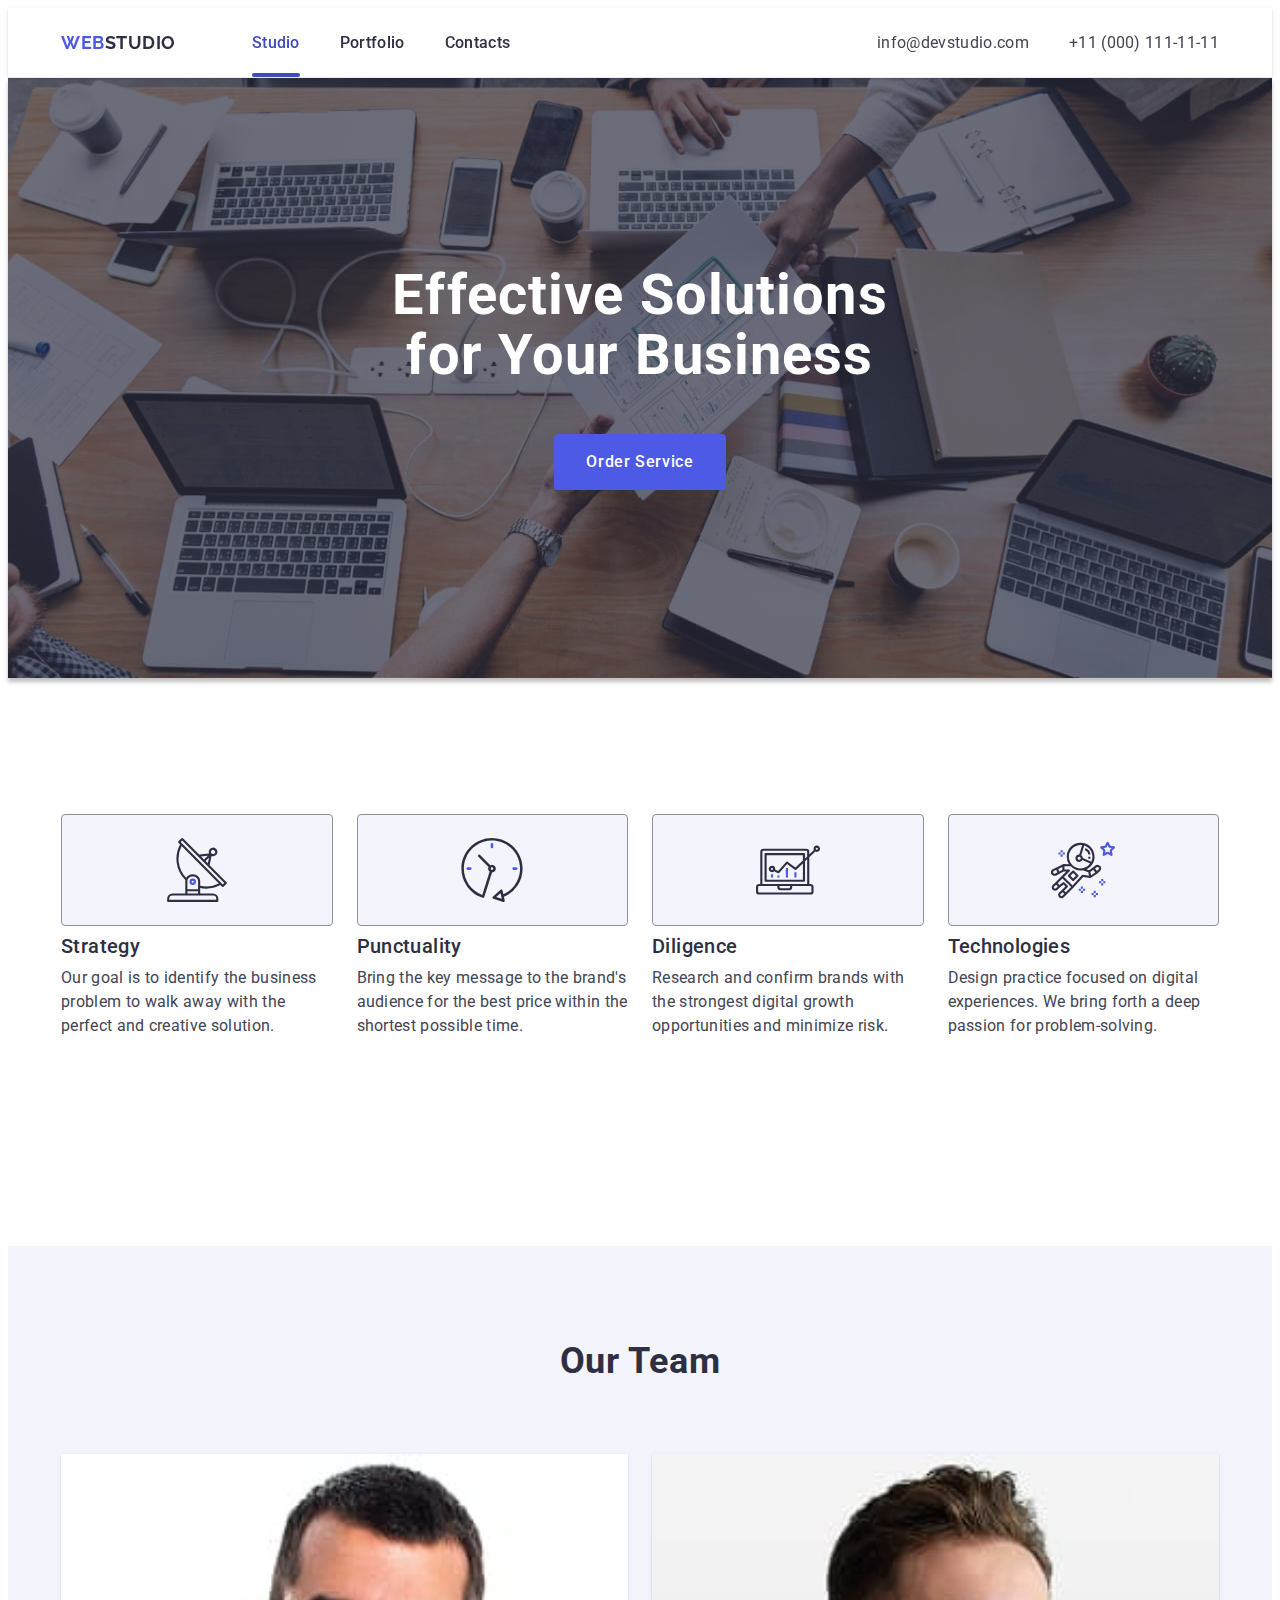
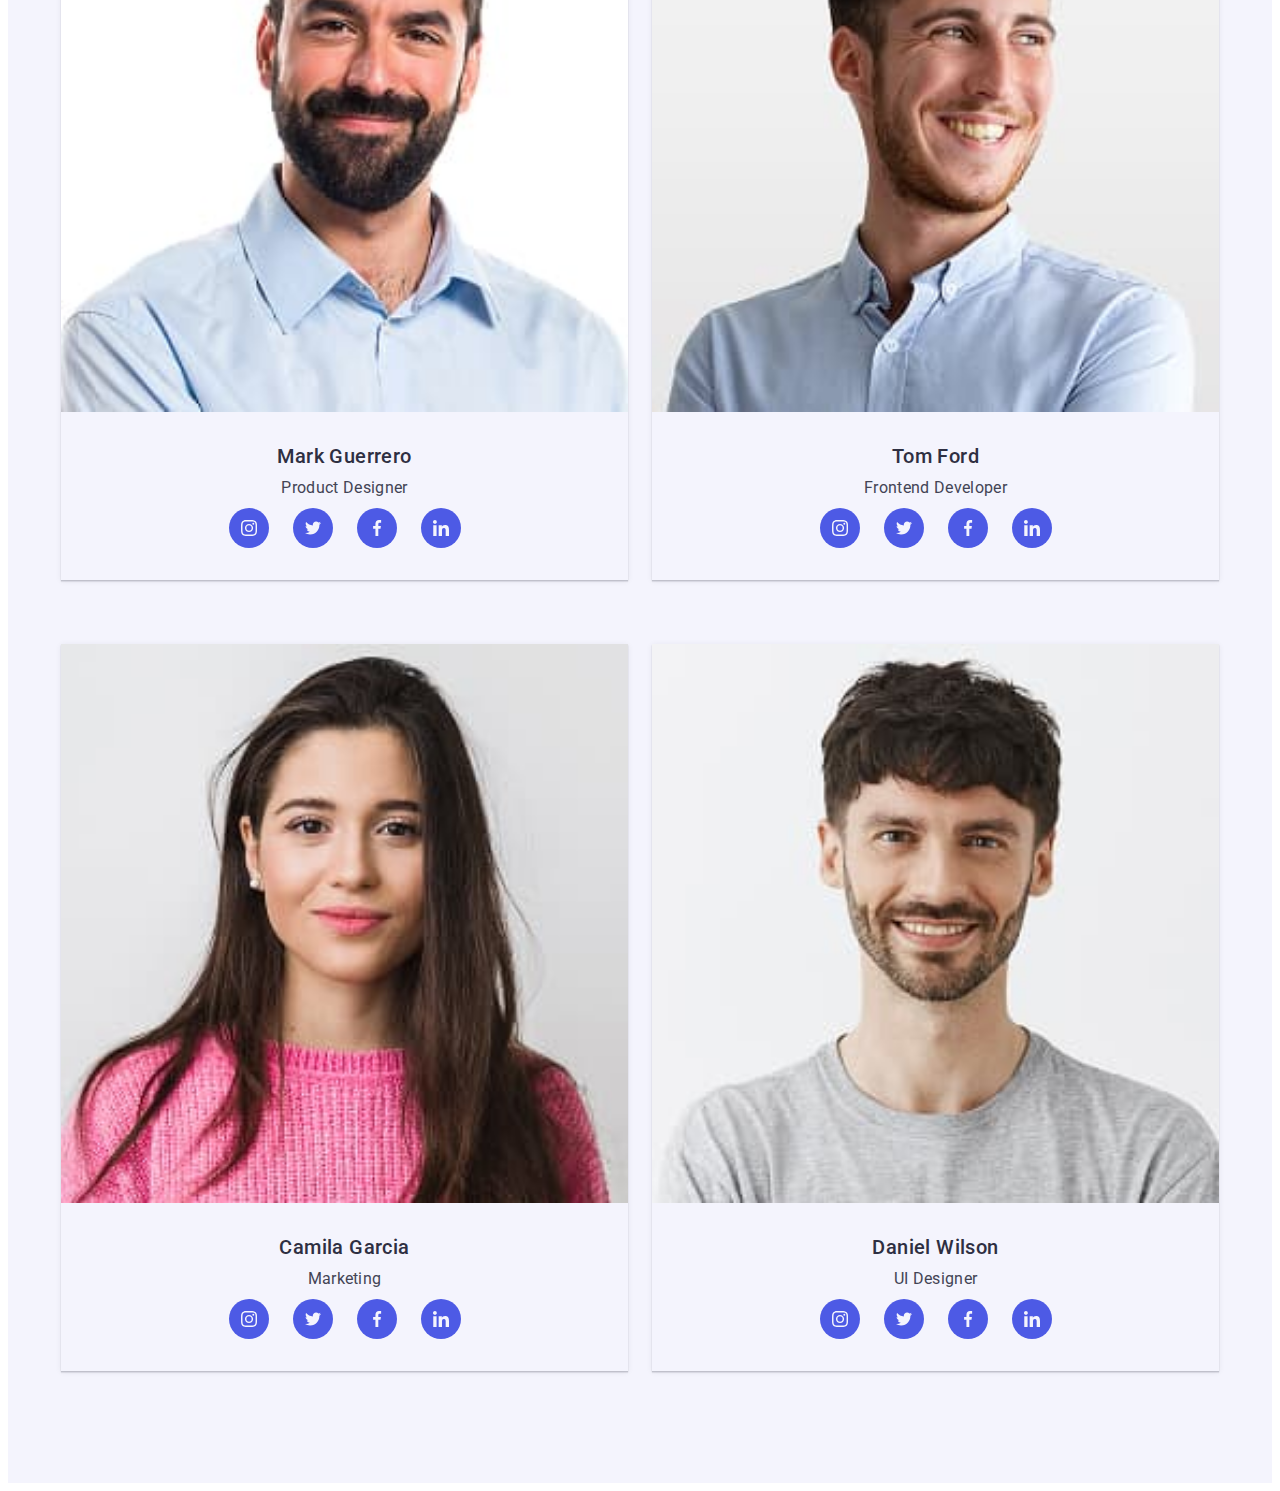
==== commit 3ac9ee40: "modified files" ====
--- a/index.html
+++ b/index.html
@@ -60,7 +60,7 @@
           </svg>
         </button>
       </div>
-      <div class="mobile-menu is-open">
+      <div class="mobile-menu">
         <div class="container mobile-menue-container">
           <button type="button" class="mobile-menu-close">
             <svg width="8" height="8" class="modal-icon-close">
@@ -79,17 +79,17 @@
                   >Portfolio</a
                 >
               </li>
-              <li class="mobile-menu-nav-list-item">Contacts</li>
+              <li><a href="" class="mobile-menu-nav-list-item">Contacts</a></li>
             </ul>
           </nav>
           <ul class="mobile-menu-adress">
             <li>
-              <a href="tel:+110001111111" class="address-item"
+              <a href="tel:+110001111111" class="mobile-address-item"
                 >+11 (000) 111-11-11</a
               >
             </li>
             <li>
-              <a href="mailto:info@devstudio.com" class="address-item"
+              <a href="mailto:info@devstudio.com" class="mobile-address-item"
                 >info@devstudio.com</a
               >
             </li>
@@ -140,7 +140,7 @@
       </div>
     </header>
     <main>
-      <section class="main-section hidden">
+      <section class="main-section">
         <div class="container">
           <h1 class="main-section-text">
             Effective Solutions for Your Business
@@ -151,7 +151,7 @@
         </div>
       </section>
       <!--Second section-->
-      <section class="second-section hidden">
+      <section class="second-section">
         <div class="container">
           <h2 class="visually-hidden">Our benefits</h2>
           <ul class="second-section-list">
@@ -189,8 +189,8 @@
               </div>
               <h3 class="second-section-header">Diligence</h3>
               <p class="second-section-text">
-                Research and confirm brands that present the strongest digital
-                growth opportunities and minimize risk.
+                Research and confirm brands with the strongest digital growth
+                opportunities and minimize risk.
               </p>
             </li>
 
@@ -210,17 +210,18 @@
         </div>
       </section>
       <!--End second section-->
-      <section class="team-section hidden">
+      <section class="team-section">
         <div class="container">
           <h2 class="team-section-header">Our Team</h2>
           <ul class="team-section-list">
             <li class="team-section-item">
               <img
+                srcset="./images/photo-1.jpg 1x, ./images/photo-1@2x.jpg 2x"
                 src="./images/photo-1.jpg"
                 alt="Mark Guerrero"
                 class="team-image"
               />
-              <div class="team-section-item-text">
+              <div>
                 <h3 class="team-section-name">Mark Guerrero</h3>
                 <p class="team-section-title">Product Designer</p>
                 <ul class="team-sosial-media-list">
@@ -228,6 +229,7 @@
                     <a
                       href="https://www.instagram.com/"
                       class="team-sosial-media-list-link"
+                      target="_blank"
                     >
                       <svg width="16" height="16" class="team-icon">
                         <use href="./images/icons.svg#icon-instagram"></use>
@@ -238,6 +240,7 @@
                     <a
                       href="https://twitter.com"
                       class="team-sosial-media-list-link"
+                      target="_blank"
                     >
                       <svg width="16" height="16" class="team-icon">
                         <use href="./images/icons.svg#icon-twitter"></use>
@@ -248,6 +251,7 @@
                     <a
                       href="https://facebook.com/"
                       class="team-sosial-media-list-link"
+                      target="_blank"
                     >
                       <svg width="16" height="16" class="team-icon">
                         <use href="./images/icons.svg#icon-facebook"></use>
@@ -258,6 +262,7 @@
                     <a
                       href="https://www.linkedin.com/"
                       class="team-sosial-media-list-link"
+                      target="_blank"
                     >
                       <svg width="16" height="16" class="team-icon">
                         <use href="./images/icons.svg#icon-linkedin"></use>
@@ -269,11 +274,12 @@
             </li>
             <li class="team-section-item">
               <img
+                srcset="./images/photo-2.jpg 1x, ./images/photo-2@2x.jpg 2x"
                 src="./images/photo-2.jpg"
                 alt="Tom Ford"
                 class="team-image"
               />
-              <div class="team-section-item-text">
+              <div>
                 <h3 class="team-section-name">Tom Ford</h3>
                 <p class="team-section-title">Frontend Developer</p>
                 <ul class="team-sosial-media-list">
@@ -281,6 +287,7 @@
                     <a
                       href="https://www.instagram.com/"
                       class="team-sosial-media-list-link"
+                      target="_blank"
                     >
                       <svg width="16" height="16" class="team-icon">
                         <use href="./images/icons.svg#icon-instagram"></use>
@@ -291,6 +298,7 @@
                     <a
                       href="https://twitter.com"
                       class="team-sosial-media-list-link"
+                      target="_blank"
                       ><svg width="16" height="16" class="team-icon">
                         <use href="./images/icons.svg#icon-twitter"></use>
                       </svg>
@@ -300,6 +308,7 @@
                     <a
                       href="https://facebook.com/"
                       class="team-sosial-media-list-link"
+                      target="_blank"
                     >
                       <svg width="16" height="16" class="team-icon">
                         <use href="./images/icons.svg#icon-facebook"></use>
@@ -310,6 +319,7 @@
                     <a
                       href="https://www.linkedin.com/"
                       class="team-sosial-media-list-link"
+                      target="_blank"
                     >
                       <svg width="16" height="16" class="team-icon">
                         <use href="./images/icons.svg#icon-linkedin"></use>
@@ -321,11 +331,12 @@
             </li>
             <li class="team-section-item">
               <img
+                srcset="./images/photo-3.jpg 1x, ./images/photo-3@2x.jpg 2x"
                 src="./images/photo-3.jpg"
                 alt="Camila Garcia"
                 class="team-image"
               />
-              <div class="team-section-item-text">
+              <div>
                 <h3 class="team-section-name">Camila Garcia</h3>
                 <p class="team-section-title">Marketing</p>
                 <ul class="team-sosial-media-list">
@@ -333,6 +344,7 @@
                     <a
                       href="https://www.instagram.com/"
                       class="team-sosial-media-list-link"
+                      target="_blank"
                     >
                       <svg width="16" height="16" class="team-icon">
                         <use href="./images/icons.svg#icon-instagram"></use>
@@ -343,6 +355,7 @@
                     <a
                       href="https://twitter.com"
                       class="team-sosial-media-list-link"
+                      target="_blank"
                     >
                       <svg width="16" height="16" class="team-icon">
                         <use href="./images/icons.svg#icon-twitter"></use>
@@ -362,6 +375,7 @@
                     <a
                       href="https://www.linkedin.com/"
                       class="team-sosial-media-list-link"
+                      target="_blank"
                     >
                       <svg width="16" height="16" class="team-icon">
                         <use href="./images/icons.svg#icon-linkedin"></use>
@@ -373,11 +387,12 @@
             </li>
             <li class="team-section-item">
               <img
+                srcset="./images/photo-4.jpg 1x, ./images/photo-4@2x.jpg 2x"
                 src="./images/photo-4.jpg"
                 alt="Daniel Wilson"
                 class="team-image"
               />
-              <div class="team-section-item-text">
+              <div>
                 <h3 class="team-section-name">Daniel Wilson</h3>
                 <p class="team-section-title">UI Designer</p>
                 <ul class="team-sosial-media-list">
@@ -385,6 +400,7 @@
                     <a
                       href="https://www.instagram.com/"
                       class="team-sosial-media-list-link"
+                      target="_blank"
                     >
                       <svg width="16" height="16" class="team-icon">
                         <use href="./images/icons.svg#icon-instagram"></use>
@@ -395,6 +411,7 @@
                     <a
                       href="https://twitter.com"
                       class="team-sosial-media-list-link"
+                      target="_blank"
                     >
                       <svg width="16" height="16" class="team-icon">
                         <use href="./images/icons.svg#icon-twitter"></use>
@@ -405,6 +422,7 @@
                     <a
                       href="https://facebook.com/"
                       class="team-sosial-media-list-link"
+                      target="_blank"
                     >
                       <svg width="16" height="16" class="team-icon">
                         <use href="./images/icons.svg#icon-facebook"></use>
@@ -415,6 +433,7 @@
                     <a
                       href="https://www.linkedin.com/"
                       class="team-sosial-media-list-link"
+                      target="_blank"
                     >
                       <svg width="16" height="16" class="team-icon">
                         <use href="./images/icons.svg#icon-linkedin"></use>
--- a/css/style.css
+++ b/css/style.css
@@ -138,11 +138,16 @@
     padding: 0;
     border: none;
     background-color: transparent;
+    cursor: pointer;
 }
 
 .menu-icon {
     fill: #2f2f37;
     display: block;
+}
+
+.menu-icon:focus {
+    fill: #404bbf;
 }
 
 @media screen and (min-width: 768px) {
@@ -321,16 +326,15 @@
         
 
     .mobile-menu-nav {
+        margin-bottom: auto;
+        width: 100%;
+    }
+
+    .mobile-menu-nav-list {
         display: flex;
         flex-direction: column;
         gap: 40px;
-        margin-bottom: auto;
-    }
-
-    .mobile-menu-nav-list {
-        display: flex;
-        flex-direction: column;
-        gap: 40px;
+        margin: 0;
     }
 
     .mobile-menu-nav-list-item {
@@ -340,15 +344,45 @@
         letter-spacing: 0.02em;
         color: #2e2f42;
         text-align: left;
-    }
-
+        transition: color 250ms cubic-bezier(0.4, 0, 0.2, 1);
+    }
+
+    .mobile-menu-nav-list-item:hover,
+    .mobile-menu-nav-list-item:focus {
+        color: #404bbf;
+    }
+
+    .mobile-menu-adress {
+        display: flex;
+        flex-direction: column;
+        gap: 24px;
+        margin: 0;
+        width: 100%;
+
+    }
+    
+    .mobile-address-item {
+        font-weight: 500;
+        font-size: 20px;
+        line-height: 120%;
+        letter-spacing: 0.02em;
+        color: #434455;
+        transition: color 250ms cubic-bezier(0.4, 0, 0.2, 1);
+    }
+    
+    .mobile-address-item:hover,
+    .mobile-address-item:focus {
+        color: #4d5ae5;
+    }
 
     .mobile-menu-social-list {
         display: flex;
         justify-content: center;
         gap: 40px;
         padding: 0;
-        }
+        margin-top: 48px;
+        margin-bottom: 0;
+    }
 
     
     .mobile-menu-social-list-item {
@@ -356,27 +390,316 @@
         height: 40px;
         }
     
-        .mobile-menu-social-list-link {
-            width: 100%;
-            height: 100%;
-            background-color: #4d5ae5;
-            border-radius: 50%;
-            display: flex;
-            align-items: center;
-            justify-content: center;
-            transition-property: background-color;
-            transition-duration: 250ms;
-            transition-timing-function: cubic-bezier(0.4, 0, 0.2, 1);
-        }
-    
-        .mobile-menu-social-list-link:hover, 
-        .mobile-menu-social-list-link:focus {
-            background-color: #404bbf;
-        }
-    
-        .menu-social-icon {
-            fill: #f4f4fd;
-        }
-}
-    
-
+    .mobile-menu-social-list-link {
+        width: 100%;
+        height: 100%;
+        background-color: #4d5ae5;
+        border-radius: 50%;
+        display: flex;
+        align-items: center;
+        justify-content: center;
+        transition-property: background-color;
+        transition-duration: 250ms;
+        transition-timing-function: cubic-bezier(0.4, 0, 0.2, 1);
+    }
+    
+    .mobile-menu-social-list-link:hover, 
+    .mobile-menu-social-list-link:focus {
+        background-color: #404bbf;
+        }
+    
+    .menu-social-icon {
+        fill: #f4f4fd;
+    }
+}
+    
+/*main*/
+
+.main-section {
+    display: flex;
+    background-color: #2E2F42;
+    color: #ffffff;
+    justify-content: center;
+    padding-top: 72px;
+    padding-bottom: 72px;
+    background-image: linear-gradient(rgba(46, 47, 66, 70%), rgba(46, 47, 66, 70%)),
+        url(../images/people-office.jpg);
+    background-repeat: no-repeat;
+    background-position: center;
+    background-size: cover;
+    box-shadow: 0px 4px 4px 0pX rgba(0, 0, 0, 0.25);
+    max-width: 1440px;
+    margin: 0 auto;
+}
+
+.main-section-text {
+    font-weight: 700;
+    font-size: 36px;
+    letter-spacing: 0.02em;
+    line-height: 1.11;
+    margin-bottom: 72px;
+    max-width: 216px;
+    text-align: center;
+}
+
+.main-section-button {
+    font-family: "Roboto", sans-serif;
+    color: #ffffff;
+    background-color: #4D5AE5;
+    cursor: pointer;
+    font-weight: 500;
+    font-size: 16px;
+    line-height: 1.5;
+    letter-spacing: 0.04em;
+    display: block;
+    min-width: 169px;
+    padding: 16px 32px;
+    border: none;
+    border-radius: 4px;
+    margin: 0 auto;
+    transition-property: background-color;
+    transition-duration: 250ms;
+    transition-timing-function: cubic-bezier(0.4, 0, 0.2, 1);
+}
+
+.main-section-button:hover,
+.main-section-button:focus {
+    background-color: #404BBF;
+}
+
+@media screen and (min-width: 768px) {
+    .main-section {
+        padding-top: 112px;
+        padding-bottom: 112px;
+    }
+
+    .main-section-text {
+        font-weight: 700;
+        font-size: 56px;
+        letter-spacing: 0.02em;
+        line-height: 1.07;
+        margin-bottom: 36px;
+        max-width: 496px;
+        text-align: center;
+    }
+}
+
+@media screen and (min-width: 1158px) {
+    .main-section {
+        padding-top: 188px;
+        padding-bottom: 188px;
+    }
+
+    .main-section-text{
+        margin-bottom: 48px;
+    } 
+}
+
+/*second section*/
+
+.second-section {
+    padding-top: 96px;
+    padding-bottom: 96px;
+}
+
+.second-section-list {
+    
+}
+
+.second-section-list-item:not(:last-child) {
+    margin-bottom: 72px;
+}
+
+.second-section-picture {
+    display: none;
+}
+
+.second-section-header {
+    font-weight: 700;
+    font-size: 36px;
+    line-height: 1.11;
+    text-align: center;
+    letter-spacing: 0.02em;
+    color: #2e2f42;
+    margin-bottom: 8px;
+}
+
+.second-section-text {
+    font-weight: 500;
+    font-size: 16px;
+    letter-spacing: 0.02em;
+    line-height: 1.5;
+    color: #434455;
+}
+
+@media screen and (min-width: 768px) {
+
+    .second-section-list {
+        display: flex;
+        flex-wrap: wrap;
+        column-gap: 24px;
+        row-gap: 72p;
+    }
+
+    .second-section-list-item {
+        width: calc((100% - 24px) / 2);
+        margin: 0;
+    }
+}
+
+@media screen and (min-width: 1158px) {
+    .second-section {
+        padding-top: 120px;
+        padding-bottom: 120px;}
+
+
+.second-section-list {
+    flex-wrap: nowrap;
+    gap: 24px;
+}
+
+.second-section-list-item {
+    flex-basis: calc((100% - 72px) / 4);
+}
+
+.second-section-picture {
+    box-sizing: border-box;
+    border: 1px solid #8E8F99;
+    border-radius: 4px;
+    display: flex;
+    align-items: center;
+    justify-content: center;
+    margin-bottom: 8px;
+    padding: 24px 100px;
+    background-color: #F4F4FD;
+    height: 112px;
+}
+
+    .second-section-header {
+        font-weight: 500;
+        font-size: 20px;
+        line-height: 1.2;
+        text-align: center;
+        letter-spacing: 0.02em;
+        text-align: left;
+    }
+
+    .second-section-text {
+        font-weight: 400;
+        font-size: 16px;
+        letter-spacing: 0.02em;
+        line-height: 1.5;
+        color: #434455;
+    }
+}
+
+/*team*/
+
+.team-section {
+    padding-top: 96px;
+    padding-bottom: 96px;
+    background-color: #F4F4FD;
+}
+
+.team-section-header {
+    text-align: center;
+    margin-bottom: 72px;
+    font-weight: 700;
+    font-size: 36px;
+    line-height: 111%;
+    letter-spacing: 0.02em;
+    text-align: center;
+    color: #2e2f42;
+}
+
+.team-section-item {
+    width: 100%;
+    padding: 0px 0px 32px 0px;
+    box-shadow: 0 2px 1px 0 rgba(46, 47, 66, 0.08), 0 1px 1px 0 rgba(46, 47, 66, 0.16), 0 1px 6px 0 rgba(46, 47, 66, 0.08);
+}
+
+.team-section-item:not(:last-child) {
+    margin-bottom: 72px;
+}
+
+.team-image {
+    margin-bottom: 32px;
+    width: 100%;
+}
+
+.team-section-name {
+    font-weight: 500;
+    font-size: 20px;
+    letter-spacing: 0.02em;
+    line-height: 1.2;
+    color: #2e2f42;
+    margin-bottom: 8px;
+    text-align: center;
+}
+
+.team-section-title {
+    font-weight: 400;
+    font-size: 16px;
+    letter-spacing: 0.02em;
+    line-height: 1.5;
+    color: #434455;
+    text-align: center;
+    margin-bottom: 8px;
+}
+
+.team-sosial-media-list {
+    display: flex;
+    justify-content: center;
+    gap: 24px;
+    padding: 0;
+}
+
+.team-sosial-media-list-item {
+    width: 40px;
+    height: 40px;
+}
+
+.team-sosial-media-list-link {
+    width: 100%;
+    height: 100%;
+    background-color: #4d5ae5;
+    border-radius: 50%;
+    display: flex;
+    align-items: center;
+    justify-content: center;
+    transition-property: background-color;
+    transition-duration: 250ms;
+    transition-timing-function: cubic-bezier(0.4, 0, 0.2, 1);
+}
+
+.team-sosial-media-list-link:focus {
+    background-color: #404bbf;
+}
+
+.team-icon {
+    fill: #f4f4fd;
+}
+
+@media screen and (min-width: 768px) {
+    .team-section-list {
+        display: flex;
+        flex-wrap: wrap;
+        column-gap: 24px;
+        row-gap: 64px;
+    }
+
+    .team-section-item {
+        width: calc((100% - 24px) / 2);
+    }
+
+    .team-section-item:not(:last-child) {
+        margin: 0;
+    }
+
+}
+
+
+
+
+
+
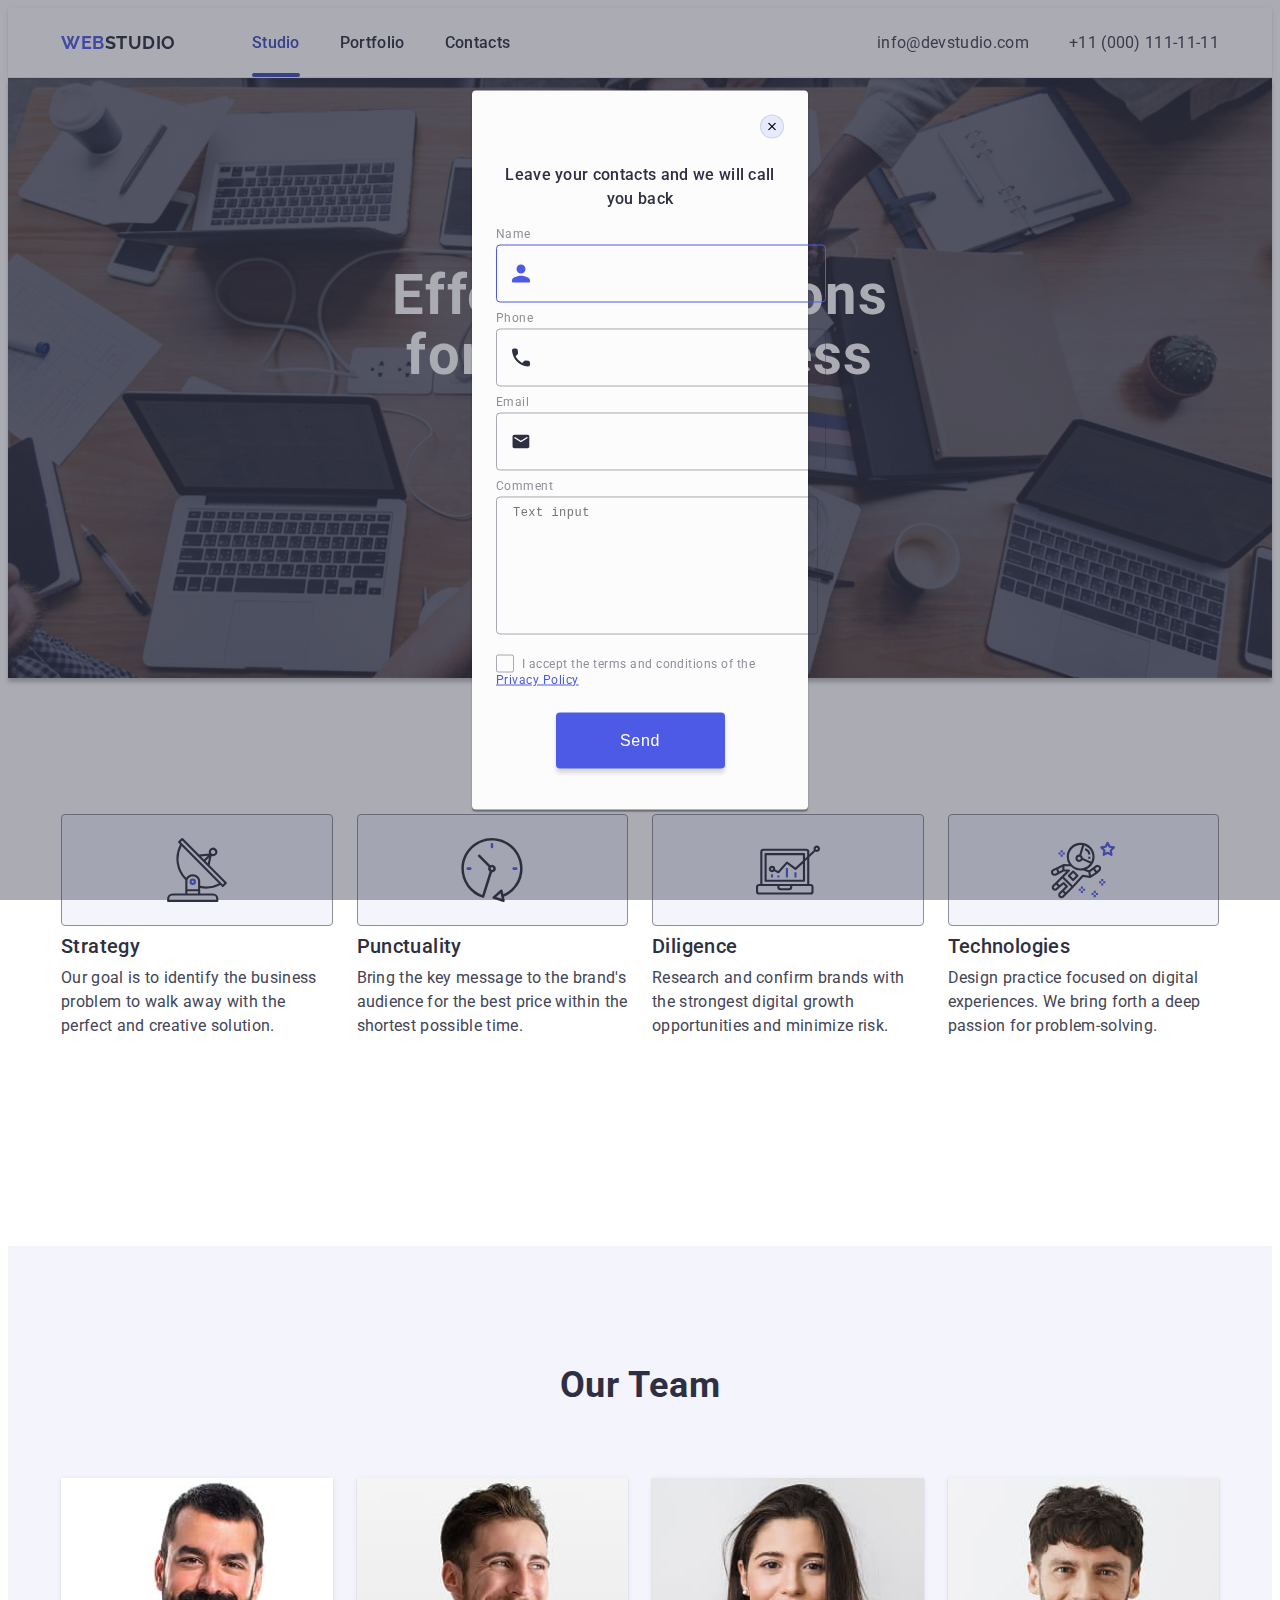
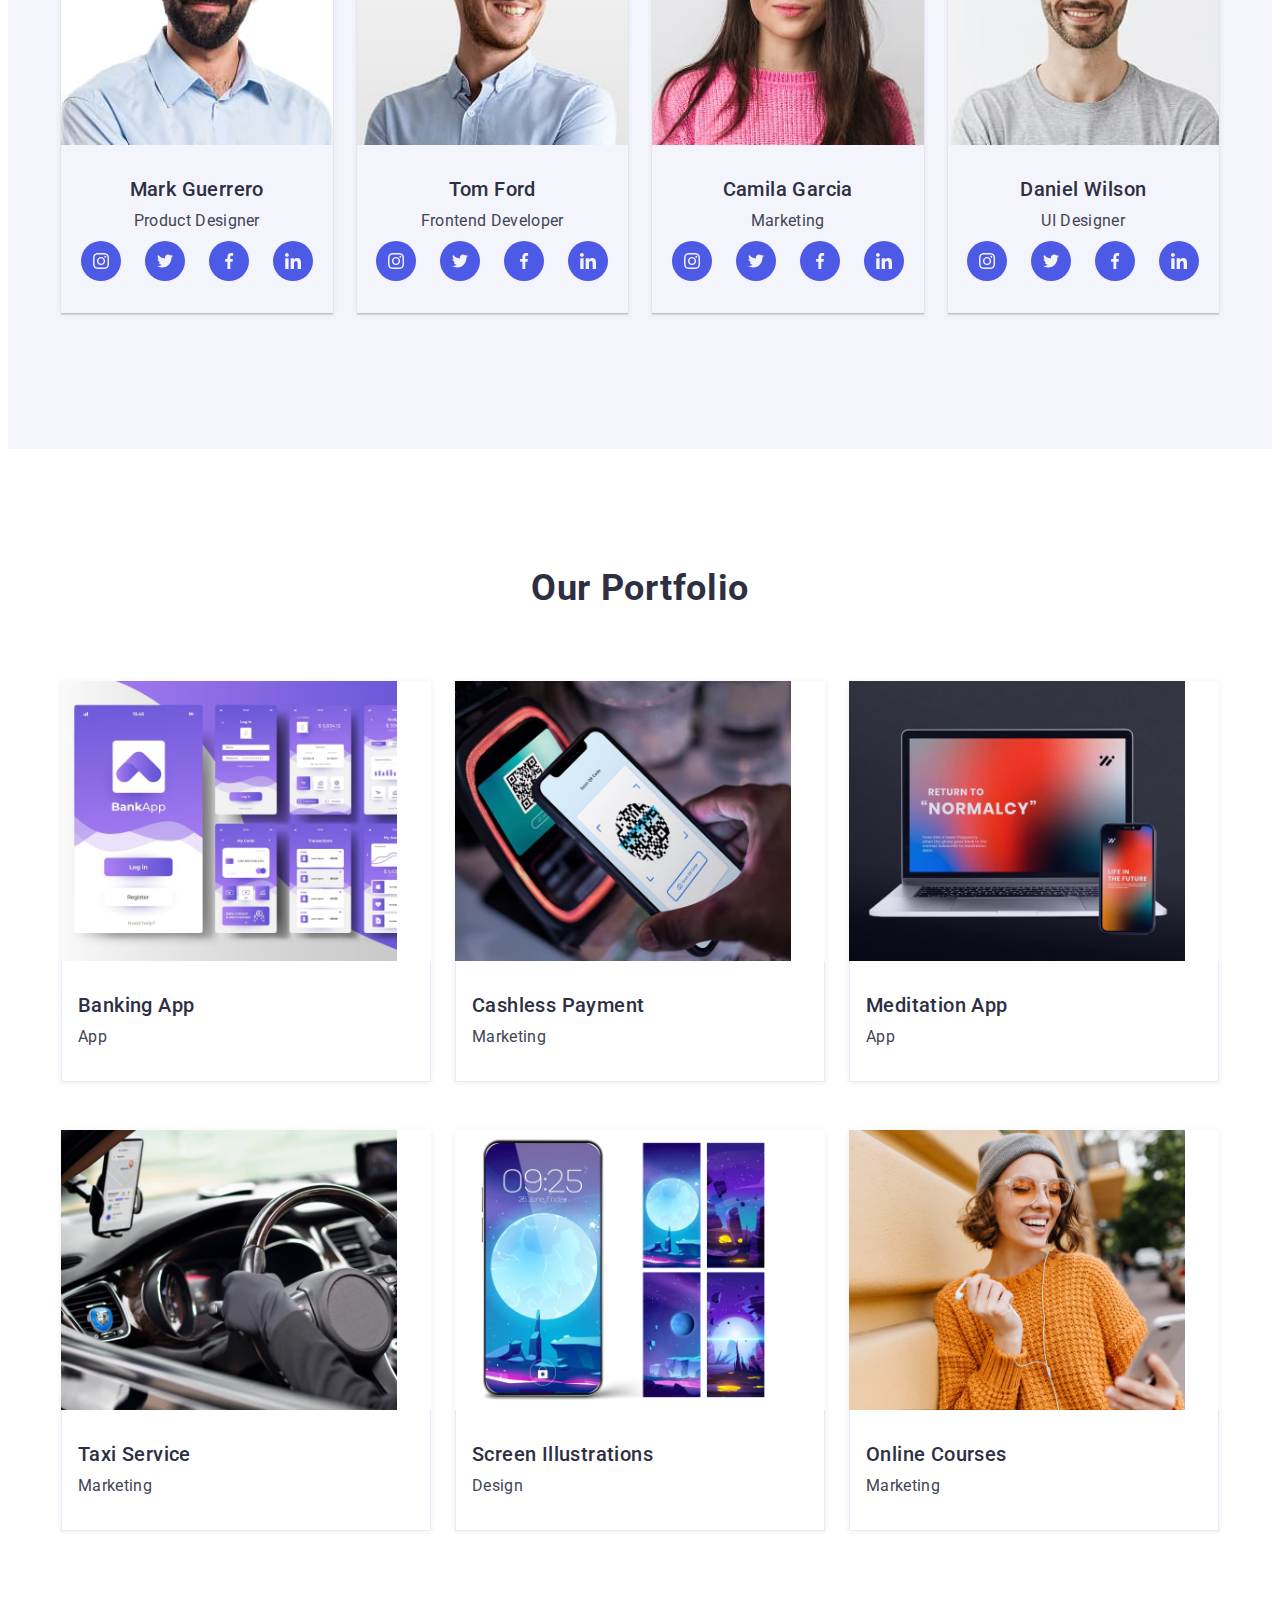
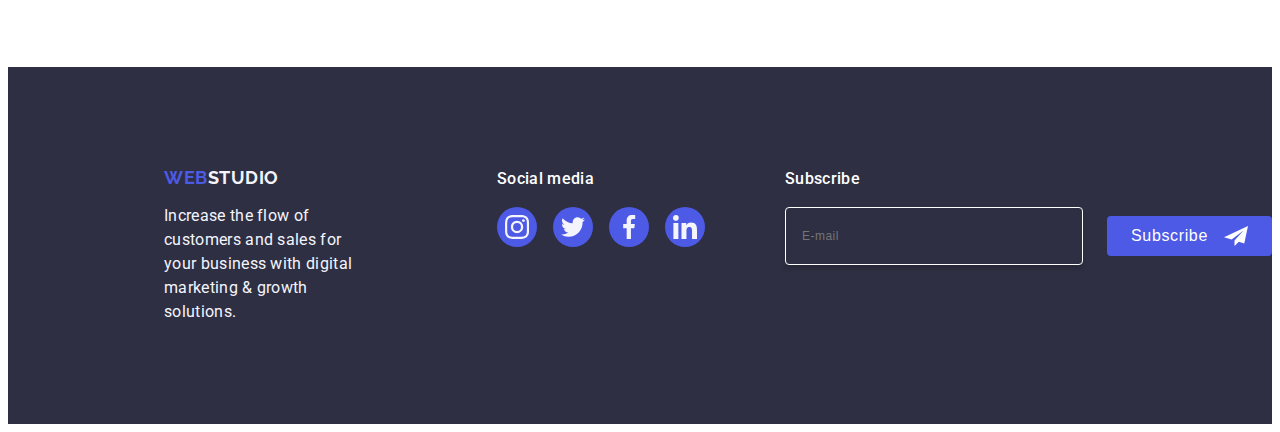
==== commit 21b33540: "modified files" ====
--- a/index.html
+++ b/index.html
@@ -447,9 +447,9 @@
         </div>
       </section>
       <!--Portfolio section-->
-      <section class="portfolio-section hidden" id="portfolio">
+      <section class="portfolio-section" id="portfolio">
         <div class="container">
-          <h2 class="portfolio-section-header">Our portfolio</h2>
+          <h2 class="portfolio-section-header">Our Portfolio</h2>
           <ul class="portfolio-section-list">
             <li class="portfolio-section-list-item">
               <div class="box">
@@ -570,51 +570,54 @@
         </div>
       </section>
     </main>
-    <footer class="page-footer hidden">
-      <div class="container footer-container">
-        <div class="footer-text">
-          <a href="./index.html" class="logo-footer"
-            >Web<span class="color-footer">Studio</span></a
-          >
-          <p class="txt-footer">
-            Increase the flow of customers and sales for your business with
-            digital marketing & growth solutions.
-          </p>
+    <footer class="page-footer">
+      <div class="footer-container">
+        <div class="text-social-together">
+          <div class="footer-text">
+            <a href="./index.html" class="logo-footer"
+              >Web<span class="color-footer">Studio</span></a
+            >
+            <p class="txt-footer">
+              Increase the flow of customers and sales for your business with
+              digital marketing & growth solutions.
+            </p>
+          </div>
+
+          <div class="footer-sosial-media">
+            <p class="footer-sosial-media-title">Social media</p>
+            <ul class="footer-sosial-media-list">
+              <li class="footer-sosial-media-list-item">
+                <a href="https://www.instagram.com/" class="icon-footer">
+                  <svg class="icon-footer-item" width="24" height="24">
+                    <use href="./images/icons.svg#icon-instagram"></use>
+                  </svg>
+                </a>
+              </li>
+              <li class="footer-sosial-media-list-item">
+                <a href="https://twitter.com" class="icon-footer"
+                  ><svg class="icon-footer-item" width="24" height="24">
+                    <use href="./images/icons.svg#icon-twitter"></use>
+                  </svg>
+                </a>
+              </li>
+              <li class="footer-sosial-media-list-item">
+                <a href="https://facebook.com/" class="icon-footer">
+                  <svg class="icon-footer-item" width="24" height="24">
+                    <use href="./images/icons.svg#icon-facebook"></use>
+                  </svg>
+                </a>
+              </li>
+              <li class="footer-sosial-media-list-item">
+                <a href="https://www.linkedin.com/" class="icon-footer">
+                  <svg class="icon-footer-item" width="24" height="24">
+                    <use href="./images/icons.svg#icon-linkedin"></use>
+                  </svg>
+                </a>
+              </li>
+            </ul>
+          </div>
         </div>
 
-        <div class="footer-sosial-media">
-          <p class="footer-sosial-media-title">Social media</p>
-          <ul class="footer-sosial-media-list">
-            <li class="footer-sosial-media-list-item">
-              <a href="https://www.instagram.com/" class="icon-footer">
-                <svg class="icon-footer-item" width="24" height="24">
-                  <use href="./images/icons.svg#icon-instagram"></use>
-                </svg>
-              </a>
-            </li>
-            <li class="footer-sosial-media-list-item">
-              <a href="https://twitter.com" class="icon-footer"
-                ><svg class="icon-footer-item" width="24" height="24">
-                  <use href="./images/icons.svg#icon-twitter"></use>
-                </svg>
-              </a>
-            </li>
-            <li class="footer-sosial-media-list-item">
-              <a href="https://facebook.com/" class="icon-footer">
-                <svg class="icon-footer-item" width="24" height="24">
-                  <use href="./images/icons.svg#icon-facebook"></use>
-                </svg>
-              </a>
-            </li>
-            <li class="footer-sosial-media-list-item">
-              <a href="https://www.linkedin.com/" class="icon-footer">
-                <svg class="icon-footer-item" width="24" height="24">
-                  <use href="./images/icons.svg#icon-linkedin"></use>
-                </svg>
-              </a>
-            </li>
-          </ul>
-        </div>
         <div class="footer-form-container">
           <p class="title-footer-form">Subscribe</p>
           <form class="footer-form">
@@ -636,7 +639,7 @@
       </div>
     </footer>
 
-    <div class="modal-overlay hidden">
+    <div class="modal-overlay is-open">
       <div class="modal">
         <button type="button" class="modal-icon">
           <svg width="8" height="8" class="modal-icon-close">
--- a/css/style.css
+++ b/css/style.css
@@ -672,6 +672,7 @@
     transition-timing-function: cubic-bezier(0.4, 0, 0.2, 1);
 }
 
+.team-sosial-media-list-link:hover,
 .team-sosial-media-list-link:focus {
     background-color: #404bbf;
 }
@@ -698,8 +699,619 @@
 
 }
 
-
-
-
-
-
+@media screen and (min-width: 1158px) {
+    .team-section {
+        padding-top: 120px;
+        padding-bottom: 120px;
+    }
+
+    .team-section-list {
+        flex-wrap: nowrap;
+    }
+
+    .team-section-item {
+        width: calc((100% - 72px) / 4);
+        box-shadow: 0px 1px 6px rgba(46, 47, 66, 0.08),
+                0px 1px 1px rgba(46, 47, 66, 0.16),
+                0px 2px 1px rgba(46, 47, 66, 0.08);
+    }
+}
+
+/*portfolio*/
+
+.portfolio-section {
+    padding-top: 96px;
+    padding-bottom: 96px;
+}
+
+.portfolio-section-header {
+    font-weight: 700;
+    font-size: 36px;
+    line-height: 1.11;
+    letter-spacing: 0.02em;
+    color: #2e2f42;
+    margin-bottom: 72px;
+    text-align: center;
+}
+
+.portfolio-section-list-item {
+    box-shadow: 0 1px 6px 0 rgba(46, 47, 66, 0.08);
+    overflow: hidden;
+}
+
+.portfolio-section-list-item:not(:last-child) {
+    margin-bottom: 48px;
+}
+
+.portfolio-image {
+    width: auto;
+    height: 280px;
+    display: block;
+    object-fit: cover;
+}
+
+.portfolio-section-item-text-together {
+    box-sizing: border-box;
+    padding: 32px 16px;
+    border: 1px solid #e7e9fc;
+    border-top: none;
+}
+
+.overlay-text {
+    display: none;
+}
+
+.portfolio-section-item-header {
+    font-weight: 500;
+    font-size: 20px;
+    letter-spacing: 0.02em;
+    line-height: 1.2;
+    color: #2e2f42;
+    margin-bottom: 8px;
+}
+
+.portfolio-cection-item-txt {
+    font-size: 16px;
+    line-height: 1.5;
+    letter-spacing: 0.02em;
+    color: #434455;
+}
+
+@media screen and (min-width: 768px) {
+
+    .portfolio-section-list {
+        display: flex;
+        flex-wrap: wrap;
+        row-gap: 72px;
+        column-gap: 24px;
+    }
+
+    .portfolio-section-list-item {
+        width: calc((100% - 24px) / 2);
+    }
+
+    .portfolio-section-list-item:not(:last-child) {
+        margin: 0;
+    }
+}
+
+@media screen and (min-width: 1158px) {
+    .portfolio-section {
+        padding-top: 120px;
+        padding-bottom: 120px;
+    }
+
+    .portfolio-section-list {
+        row-gap: 48px;
+    }
+
+    .portfolio-section-list-item {
+        width: calc((100% - 48px) / 3);
+        transition-property: box-shadow;
+        transition-duration: 250ms;
+        transition-timing-function: cubic-bezier(0.4, 0, 0.2, 1);
+    }
+
+    .portfolio-section-list-item:hover, 
+    .portfolio-section-list-item:focus {
+        box-shadow: 0 2px 1px 0 rgba(46, 47, 66, 0.08), 0 1px 1px 0 rgba(46, 47, 66, 0.16), 0 1px 6px 0 rgba(46, 47, 66, 0.08);
+    }
+
+    .box {
+        position: relative;
+        overflow: hidden;
+    }
+
+    .overlay-text {
+        display: block;
+        background-color: #4d5ae5;
+        position: absolute;
+        top: 0;
+        left: 0;
+        width: 100%;
+        height: 100%;
+        transform: translateY(100%);
+        transition: transform 250ms cubic-bezier(0.4, 0, 0.2, 1);
+        padding: 40px 32px;
+        font-weight: 400;
+        font-size: 16px;
+        line-height: 150%;
+        letter-spacing: 0.02em;
+        color: #F4F4FD;
+    }
+
+    .box:hover .overlay-text {
+        transform: translateY(0);
+    }
+}
+
+.page-footer {
+    background-color: #2E2F42;
+    padding-top: 96px;
+    padding-bottom: 96px;
+}
+
+.logo-footer {
+    display: block;
+    margin-bottom: 16px;
+    text-transform: uppercase;
+    font-family: "Raleway", sans-serif;
+    font-weight: 700;
+    font-size: 18px;
+    line-height: 1.17;
+    letter-spacing: 0.03em;
+    color: #4d5ae5;
+    text-align: center;
+}
+
+.color-footer {
+    color: #f4f4fd
+}
+
+.txt-footer {
+    line-height: 1.5;
+    color: #F4F4FD;
+    letter-spacing: 0.02em;
+    margin-bottom: 72px;
+}
+
+.footer-sosial-media-title {
+    font-weight: 500;
+    font-size: 16px;
+    line-height: 150%;
+    letter-spacing: 0.02em;
+    color: #ffffff;
+    margin-bottom: 16px;
+    text-align: center;
+}
+
+.footer-sosial-media-list {
+    display: flex;
+    gap: 16px;
+    padding: 0;
+    justify-content: center;
+    margin-bottom: 72px;
+}
+
+.footer-sosial-media-list-item {
+    width: 40px;
+    height: 40px;
+}
+
+.icon-footer {
+    width: 100%;
+    height: 100%;
+    border-radius: 50%;
+    display: flex;
+    align-items: center;
+    justify-content: center;
+    background-color: #4D5AE5;
+    transition-property: background-color;
+    transition-duration: 250ms;
+    transition-timing-function: cubic-bezier(0.4, 0, 0.2, 1);
+}
+
+.icon-footer:hover,
+.icon-footer:focus {
+    background-color: #31d0aa;
+}
+
+.icon-footer-item {
+    fill: #f4f4fd;
+}
+
+.title-footer-form {
+    font-weight: 500;
+    font-size: 16px;
+    line-height: 150%;
+    letter-spacing: 0.02em;
+    color: #FFFFFF;
+    margin-bottom: 16px;
+    text-align: center;
+}
+
+.footer-form-input {
+    min-width: 288px;
+    height: 40px;
+    background-color: inherit;
+    border-radius: 4px;
+    border: 1px solid #fff;
+    padding: 8px 16px;
+    font-weight: 400;
+    font-size: 12px;
+    line-height: 200%;
+    letter-spacing: 0.04em;
+    color: white;
+    box-shadow: 0px 4px 4px rgba(0, 0, 0, 0.15);
+    margin-bottom: 16px;
+}
+
+.sbc-button {
+    display: flex;
+    align-items: center;
+    justify-content: center;
+    border-radius: 4px;
+    padding: 8px 24px;
+    min-width: 165px;
+    height: 40px;
+    background-color: #4d5ae5;
+    border: #4d5ae5;
+    font-weight: 500;
+    font-size: 16px;
+    line-height: 150%;
+    letter-spacing: 0.04em;
+    color: white;
+    cursor: pointer;
+    transition-property: background-color;
+    transition-duration: 250ms;
+    transition-timing-function: cubic-bezier(0.4, 0, 0.2, 1);
+    margin: 0 auto;
+}
+
+.sbc-button:hover,
+.sbc-button:focus {
+    background-color: #31d0aa;
+    border: #31d0aa;
+}
+
+.footer-button-picture {
+    margin-left: 16px;
+}
+
+@media screen and (min-width: 768px) {
+
+    .footer-container {
+        padding-left: 108px;
+    }
+
+
+    .text-social-together {
+        display: flex;
+        margin-bottom: 72px;
+    }
+
+    .footer-text {
+        max-width: 264px;
+        margin-right: 24px;
+    }
+
+    .title-footer-form {
+        text-align: left;
+    }
+
+    .footer-form {
+        display: flex;
+        justify-content: start;
+        align-items: center;
+    }
+
+    .footer-form-input {
+        margin-bottom: 0;
+        min-width: 264px;
+    }
+
+    .sbc-button {
+        margin-left: 24px;
+    }
+}
+
+@media screen and (min-width: 1158px) {
+    .page-footer {
+        padding-top: 100px;
+        padding-bottom: 100px;
+    }
+
+    .footer-container {
+        padding-left: 156px;
+        display: flex;
+        align-items: baseline;
+    }
+
+    .logo-footer {
+        display: inline-block;
+    }
+
+    .footer-text {
+        margin-right: 120px;
+        max-width: 264px;
+    }
+
+    .footer-form {
+        display: flex;
+        align-items: center;
+        gap: 24px;
+    }
+
+    .text-social-together {
+        margin-bottom: 0;
+    }
+
+    .footer-sosial-media-list {
+        display: flex;
+        gap: 16px;
+        padding: 0;
+        justify-content: center;
+        margin-bottom: 0;
+        margin-right: 80px;
+    }
+
+    .footer-sosial-media-title {
+        text-align: start;
+    }
+
+    .sbc-button {
+        margin-left: 0;
+    }
+
+    .txt-footer {
+        margin-bottom: 0;
+    }
+
+    .footer-sosial-media-list {
+        margin-bottom: 0;
+    }
+}
+
+/*modal*/
+.modal-overlay {
+    background-color: rgba(46, 47, 66, 0.4);
+    position: fixed;
+    top: 0;
+    left: 0;
+    width: 100%;
+    height: 100%;
+    z-index: 9999;
+    display: flex;
+    justify-content: center;
+    align-items: center;
+    opacity: 0;
+    pointer-events: none;
+    transition: opacity 250ms cubic-bezier(0.4, 0, 0.2, 1), visibility 250ms cubic-bezier(0.4, 0, 0.2, 1);
+}
+
+/* form open*/
+.modal-overlay.is-open {
+    opacity: 1;
+    pointer-events: auto;
+}
+
+.modal {
+    background-color: #fcfcfc;
+    width: 288px;
+    min-height: 623px;
+    padding: 72px 24px 24px 24px;
+    position: absolute;
+    top: 50%;
+    left: 50%;
+    transform: translate(-50%, -50%);
+    border-radius: 4px;
+    box-shadow: 0px 1px 1px rgba(0, 0, 0, 0.14),
+        0px 1px 3px rgba(0, 0, 0, 0.12),
+        0px 2px 1px rgba(0, 0, 0, 0.2);
+    transition: transform 250ms cubic-bezier(0.4, 0, 0.2, 1);
+}
+
+.modal-icon {
+    display: flex;
+    align-items: center;
+    justify-content: center;
+    background-color: #e7e9fc;
+    border-radius: 50%;
+    border: 1px solid rgba(0, 0, 0, 0.1);
+    width: 24px;
+    height: 24px;
+    padding: 0;
+    margin-bottom: 24px;
+    transition: background-color 250ms cubic-bezier(0.4, 0, 0.2, 1), border 250ms cubic-bezier(0.4, 0, 0.2, 1);
+    position: absolute;
+    top: 24px;
+    right: 24px;
+    cursor: pointer;
+}
+
+.modal-icon-close {
+    fill: black;
+    transition-property: fill;
+    transition-duration: 250ms;
+    transition-timing-function: cubic-bezier(0.4, 0, 0.2, 1);
+}
+
+.modal-icon:hover,
+.modal-icon:focus {
+    background-color: #404bbf;
+    border: none;
+}
+
+.modal-icon:hover .modal-icon-close,
+.modal-icon:focus .modal-icon-close {
+    fill: #fff;
+}
+
+.modal-title {
+    margin-bottom: 16px;
+    font-weight: 500;
+    font-size: 16px;
+    line-height: 150%;
+    letter-spacing: 0.02em;
+    text-align: center;
+    color: #2e2f42;
+}
+
+.modal-form {
+    display: flex;
+    flex-direction: column;
+}
+
+.form-item-wraper {
+    margin-bottom: 8px;
+}
+
+.modal-form-label {
+    font-weight: 400;
+    font-size: 12px;
+    line-height: 117%;
+    letter-spacing: 0.04em;
+    color: #8e8f99;
+    display: block;
+    margin-bottom: 4px;
+}
+
+.input-wraper {
+    position: relative;
+}
+
+.modal-form-input {
+    width: 100%;
+    height: 40px;
+    border-radius: 4px;
+    border: 1px solid rgba(46, 47, 66, 0.4);
+    padding-top: 8px;
+    padding-bottom: 8px;
+    padding-left: 38px;
+    background-color: transparent;
+    outline: transparent;
+    transition: border-color 250ms cubic-bezier(0.4, 0, 0.2, 1);
+}
+
+.input-icon {
+    fill: #2e2f42;
+    position: absolute;
+    left: 16px;
+    top: 50%;
+    transform: translateY(-50%);
+    transition: fill 250ms cubic-bezier(0.4, 0, 0.2, 1);
+}
+
+.modal-form-input:focus {
+    border: 1px solid #4d5ae5;
+}
+
+.modal-form-input:focus+.input-icon {
+    fill: #4D5AE5;
+}
+
+.form-textarea-wraper {
+    margin-bottom: 16px;
+}
+
+.modal-text-input {
+    width: 100%;
+    height: 120px;
+    border-radius: 4px;
+    border: 1px solid rgba(46, 47, 66, 0.4);
+    resize: none;
+    padding: 8px 16px;
+    background-color: transparent;
+    outline: transparent;
+    transition: border-color 250ms cubic-bezier(0.4, 0, 0.2, 1);
+    font-size: 12px;
+    line-height: 1.17;
+    letter-spacing: 0.04em;
+    color: rgba(46, 47, 66, 0.4);
+}
+
+.modal-text-input:focus {
+    border: 1px solid #4d5ae5;
+}
+
+.modal-checkbox {
+    display: flex;
+    align-items: center;
+    margin-bottom: 24px;
+    gap: 8px;
+}
+
+.modal-checkbox-label {
+    font-weight: 400;
+    font-size: 12px;
+    line-height: 1.17;
+    letter-spacing: 0.04em;
+    color: #8e8f99;
+}
+
+.visually-hidden:checked+.modal-checkbox-label .modal-policy-span {
+    background-color: #404bbf;
+    border: none;
+    fill: #F4F4FD;
+}
+
+.modal-policy-span {
+    width: 16px;
+    height: 16px;
+    border: 1px solid rgba(46, 47, 66, 0.4);
+    border-radius: 2px;
+    display: inline-flex;
+    align-items: center;
+    justify-content: center;
+    fill: transparent;
+    margin-right: 8px;
+    transition: background-color 250ms cubic-bezier(0.4, 0, 0.2, 1), border 250ms cubic-bezier(0.4, 0, 0.2, 1), fill 250ms cubic-bezier(0.4, 0, 0.2, 1);
+}
+
+:root {
+    --some-color: #4d5ae5;
+}
+
+.modal-policy-link {
+    color: #4d5ae5;
+    text-decoration: underline;
+}
+
+.modal-button {
+    border-radius: 4px;
+    padding: 16px 32px;
+    min-width: 169px;
+    height: 56px;
+    display: block;
+    margin: 0 auto;
+    box-shadow: 0 4px 4px 0 rgba(0, 0, 0, 0.15);
+    background-color: #4d5ae5;
+    border: inherit;
+    color: #fff;
+    font-weight: 500;
+    font-size: 16px;
+    line-height: 150%;
+    letter-spacing: 0.04em;
+    text-align: center;
+    margin-right: auto;
+    transition-property: background-color;
+    transition-duration: 250ms;
+    transition-timing-function: cubic-bezier(0.4, 0, 0.2, 1);
+    cursor: pointer;
+}
+
+.modal-button:hover,
+.modal-button:focus {
+    background-color: #404bbf;
+}
+
+   
+
+
+
+
+
+
+
+
+
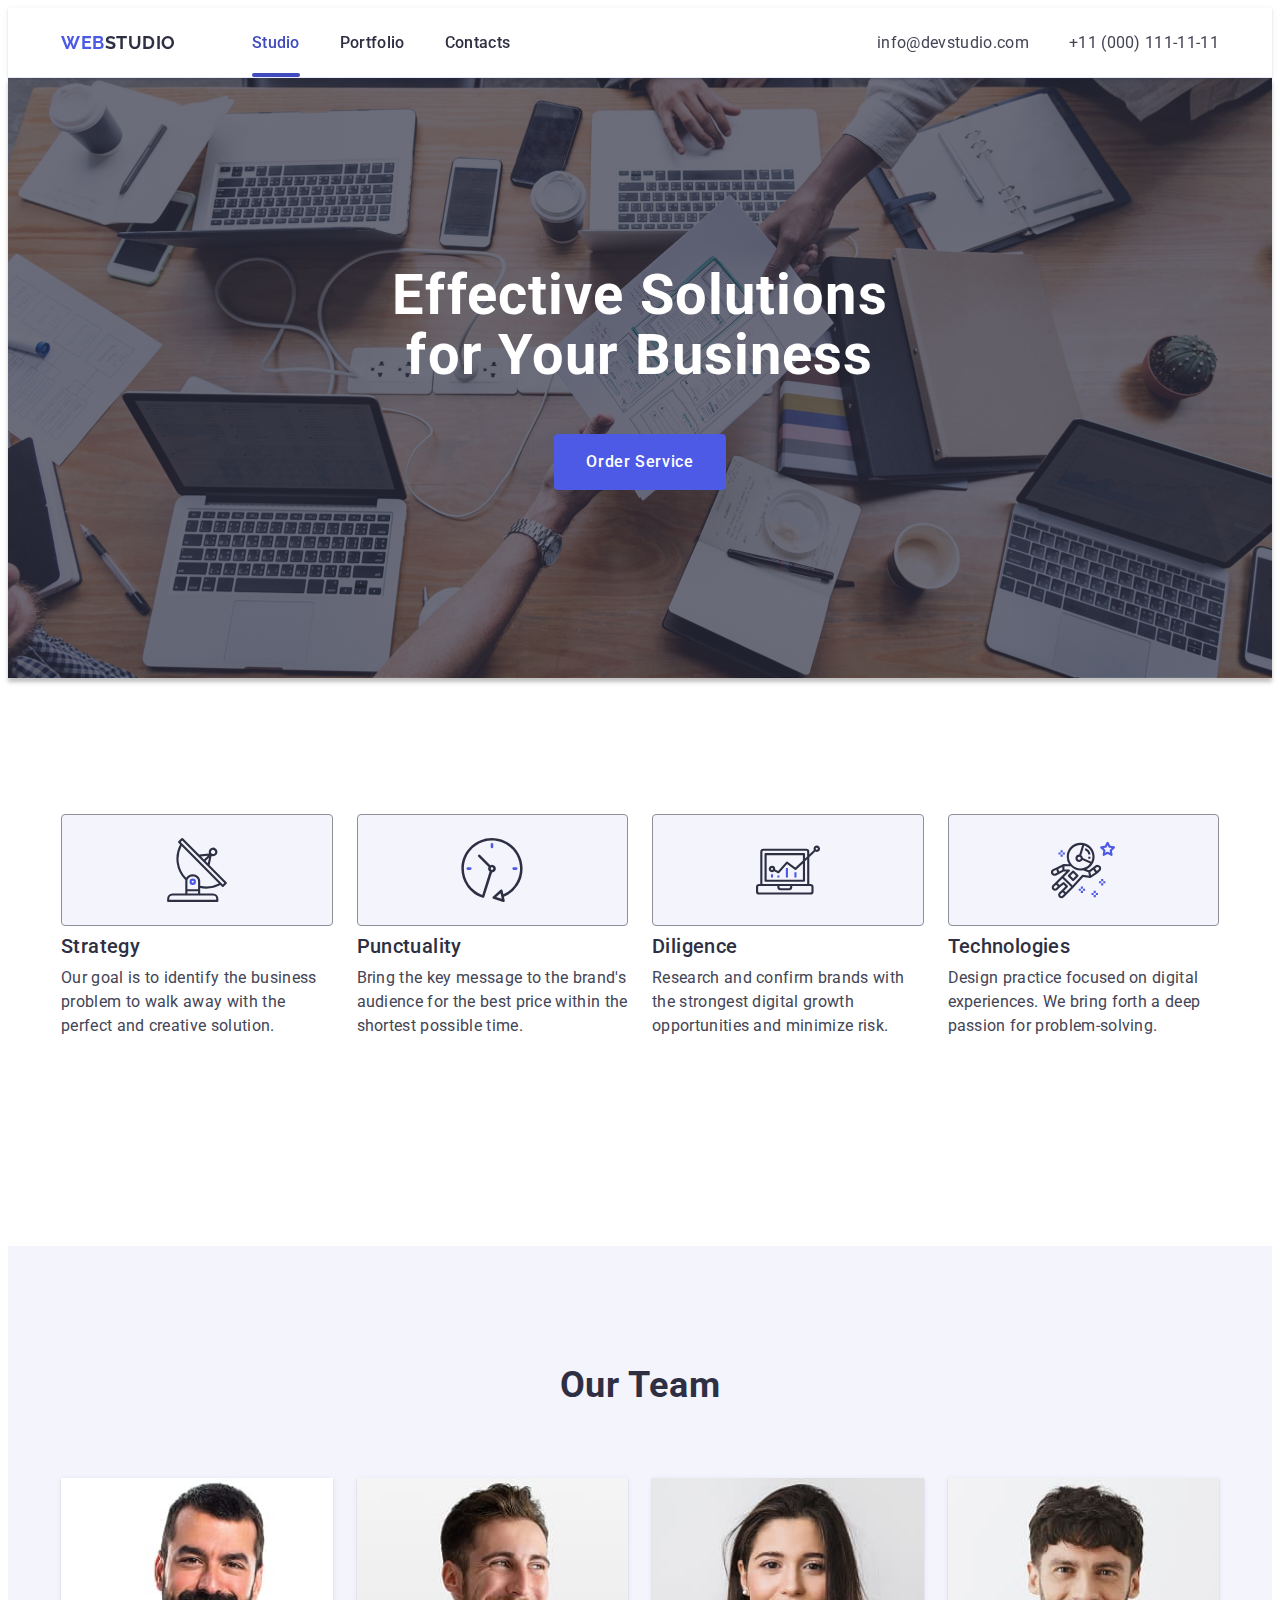
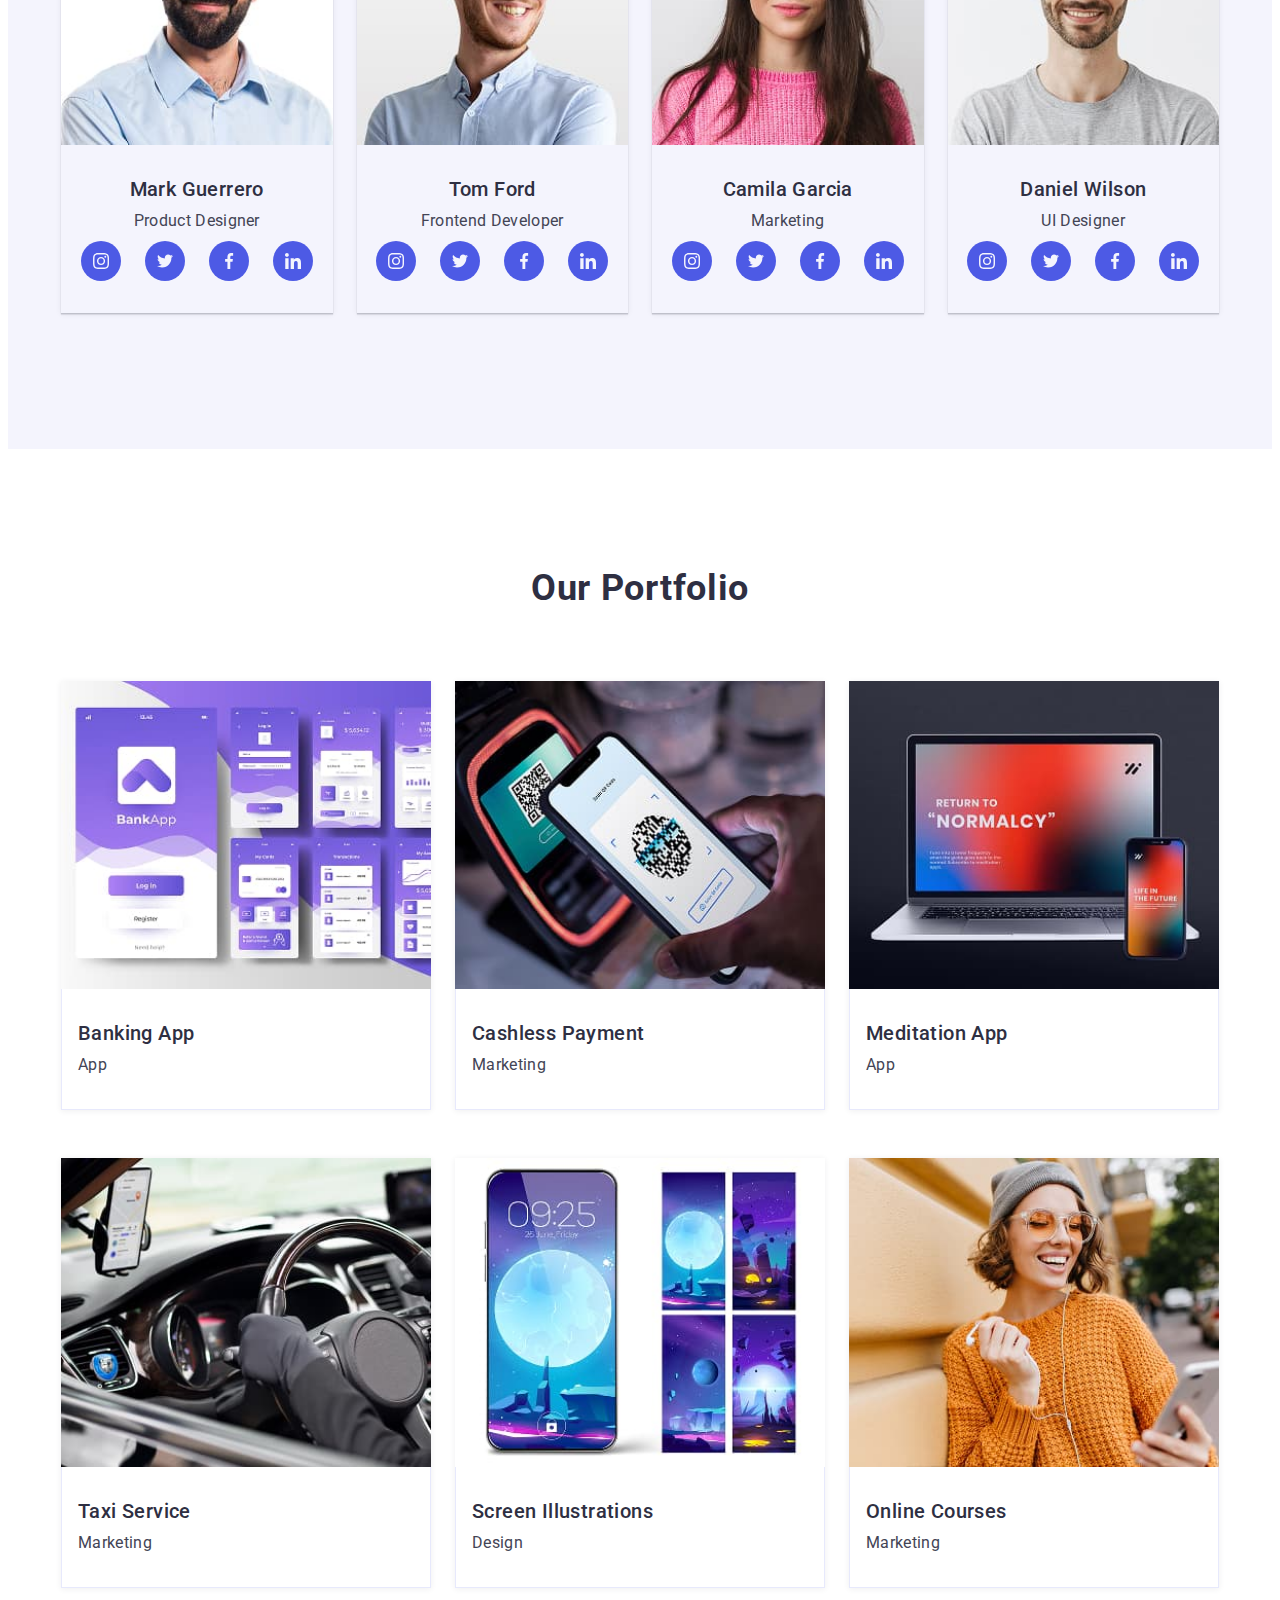
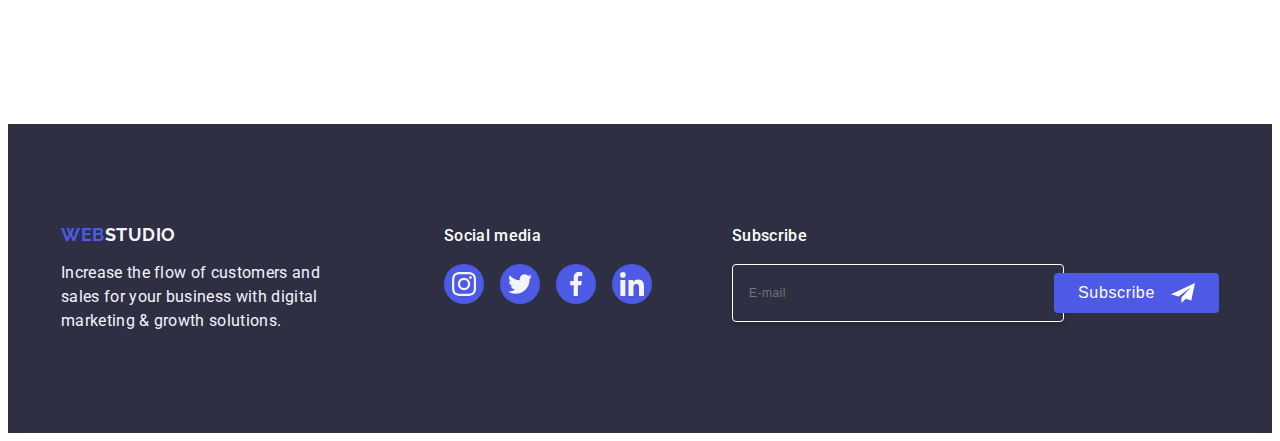
==== commit 042aa875: "modified files" ====
--- a/index.html
+++ b/index.html
@@ -18,6 +18,7 @@
       referrerpolicy="no-referrer"
     />
     <link rel="stylesheet" href="./css/style.css" />
+    <script src="script.js"></script>
   </head>
   <body>
     <header class="page-header">
@@ -145,7 +146,11 @@
           <h1 class="main-section-text">
             Effective Solutions for Your Business
           </h1>
-          <button type="button" class="main-section-button">
+          <button
+            type="button"
+            class="main-section-button"
+            id="orderServiceButton"
+          >
             Order Service
           </button>
         </div>
@@ -216,8 +221,8 @@
           <ul class="team-section-list">
             <li class="team-section-item">
               <img
-                srcset="./images/photo-1.jpg 1x, ./images/photo-1@2x.jpg 2x"
-                src="./images/photo-1.jpg"
+                srcset="./images/mark.jpg 1x, ./images/mark@2x.jpg 2x"
+                src="./images/mark.jpg"
                 alt="Mark Guerrero"
                 class="team-image"
               />
@@ -274,8 +279,8 @@
             </li>
             <li class="team-section-item">
               <img
-                srcset="./images/photo-2.jpg 1x, ./images/photo-2@2x.jpg 2x"
-                src="./images/photo-2.jpg"
+                srcset="./images/tom.jpg 1x, ./images/tom@2x.jpg 2x"
+                src="./images/tom.jpg"
                 alt="Tom Ford"
                 class="team-image"
               />
@@ -331,8 +336,8 @@
             </li>
             <li class="team-section-item">
               <img
-                srcset="./images/photo-3.jpg 1x, ./images/photo-3@2x.jpg 2x"
-                src="./images/photo-3.jpg"
+                srcset="./images/camila.jpg 1x, ./images/camila@2x.jpg 2x"
+                src="./images/camila.jpg"
                 alt="Camila Garcia"
                 class="team-image"
               />
@@ -387,8 +392,8 @@
             </li>
             <li class="team-section-item">
               <img
-                srcset="./images/photo-4.jpg 1x, ./images/photo-4@2x.jpg 2x"
-                src="./images/photo-4.jpg"
+                srcset="./images/daniel.jpg 1x, ./images/daniel@2x.jpg 2x"
+                src="./images/daniel.jpg"
                 alt="Daniel Wilson"
                 class="team-image"
               />
@@ -454,6 +459,7 @@
             <li class="portfolio-section-list-item">
               <div class="box">
                 <img
+                  srcset="./images/portfolio1.jpg, ./images/portfolio1@2x.jpg"
                   src="./images/portfolio1.jpg"
                   alt="Banking App"
                   class="portfolio-image"
@@ -472,6 +478,7 @@
             <li class="portfolio-section-list-item">
               <div class="box">
                 <img
+                  srcset="./images/portfolio2.jpg, ./images/portfolio2@2x.jpg"
                   src="./images/portfolio2.jpg"
                   alt="Cashless Payment"
                   class="portfolio-image"
@@ -487,10 +494,10 @@
                 <p class="portfolio-cection-item-txt">Marketing</p>
               </div>
             </li>
-
             <li class="portfolio-section-list-item">
               <div class="box">
                 <img
+                  srcset="./images/portfolio3.jpg, ./images/portfolio3@2x.jpg"
                   src="./images/portfolio3.jpg"
                   alt="Meditation App"
                   class="portfolio-image"
@@ -510,6 +517,7 @@
             <li class="portfolio-section-list-item">
               <div class="box">
                 <img
+                  srcset="./images/portfolio4.jpg, ./images/portfolio4@2x.jpg"
                   src="./images/portfolio4.jpg"
                   alt="Taxi Service"
                   class="portfolio-image"
@@ -529,6 +537,7 @@
             <li class="portfolio-section-list-item">
               <div class="box">
                 <img
+                  srcset="./images/portfolio5.jpg, ./images/portfolio5@2x.jpg"
                   src="./images/portfolio5.jpg"
                   alt="Screen Illustrations"
                   class="portfolio-image"
@@ -550,6 +559,7 @@
             <li class="portfolio-section-list-item">
               <div class="box">
                 <img
+                  srcset="./images/portfolio6.jpg, ./images/portfolio6@2x.jpg"
                   src="./images/portfolio6.jpg"
                   alt="Online Courses"
                   class="portfolio-image"
@@ -571,7 +581,7 @@
       </section>
     </main>
     <footer class="page-footer">
-      <div class="footer-container">
+      <div class="container footer-container">
         <div class="text-social-together">
           <div class="footer-text">
             <a href="./index.html" class="logo-footer"
@@ -639,7 +649,7 @@
       </div>
     </footer>
 
-    <div class="modal-overlay is-open">
+    <div class="modal-overlay">
       <div class="modal">
         <button type="button" class="modal-icon">
           <svg width="8" height="8" class="modal-icon-close">
--- a/css/style.css
+++ b/css/style.css
@@ -272,12 +272,21 @@
         opacity: 0;
         visibility: hidden;
         pointer-events: none;
-        transition: transform 250ms cubic-bezier(0.4, 0, 0.2, 1);
-    }
-    .mobile-menu.is-open {
+        transition: transform 300ms cubic-bezier(0.4, 0, 0.2, 1);
+        transform: translateY(-100%);
+    }
+    .mobile-menu.open {
         opacity: 1;
         visibility: visible;
         pointer-events: auto;
+        transform: translateY(0);
+    }
+
+    .mobile-menu.closing {
+        transform: translateY(-100%); /* Slide back up */
+        opacity: 0;
+        visibility: hidden;
+        pointer-events: none;
     }
 
     .mobile-menue-container {
@@ -488,6 +497,7 @@
     .main-section {
         padding-top: 188px;
         padding-bottom: 188px;
+        background-image: linear-gradient(rgba(46, 47, 66, 70%), rgba(46, 47, 66, 70%)), url(../images/people-office@2x.jpg);
     }
 
     .main-section-text{
@@ -500,10 +510,6 @@
 .second-section {
     padding-top: 96px;
     padding-bottom: 96px;
-}
-
-.second-section-list {
-    
 }
 
 .second-section-list-item:not(:last-child) {
@@ -786,6 +792,10 @@
         column-gap: 24px;
     }
 
+    .portfolio-image {
+        height: 300px;
+    }
+
     .portfolio-section-list-item {
         width: calc((100% - 24px) / 2);
     }
@@ -815,6 +825,11 @@
     .portfolio-section-list-item:hover, 
     .portfolio-section-list-item:focus {
         box-shadow: 0 2px 1px 0 rgba(46, 47, 66, 0.08), 0 1px 1px 0 rgba(46, 47, 66, 0.16), 0 1px 6px 0 rgba(46, 47, 66, 0.08);
+    }
+
+    .portfolio-image {
+        width: 100%;
+        height: auto;
     }
 
     .box {
@@ -843,6 +858,7 @@
     .box:hover .overlay-text {
         transform: translateY(0);
     }
+
 }
 
 .page-footer {
@@ -931,7 +947,7 @@
 }
 
 .footer-form-input {
-    min-width: 288px;
+    width: 100%;
     height: 40px;
     background-color: inherit;
     border-radius: 4px;
@@ -1022,7 +1038,7 @@
     }
 
     .footer-container {
-        padding-left: 156px;
+        padding-left: 15px;
         display: flex;
         align-items: baseline;
     }
@@ -1032,8 +1048,8 @@
     }
 
     .footer-text {
+        max-width: 264px;
         margin-right: 120px;
-        max-width: 264px;
     }
 
     .footer-form {
@@ -1099,7 +1115,7 @@
     background-color: #fcfcfc;
     width: 288px;
     min-height: 623px;
-    padding: 72px 24px 24px 24px;
+    padding: 72px 16px 24px 16px;
     position: absolute;
     top: 50%;
     left: 50%;
@@ -1268,6 +1284,7 @@
     transition: background-color 250ms cubic-bezier(0.4, 0, 0.2, 1), border 250ms cubic-bezier(0.4, 0, 0.2, 1), fill 250ms cubic-bezier(0.4, 0, 0.2, 1);
 }
 
+
 :root {
     --some-color: #4d5ae5;
 }
@@ -1275,6 +1292,8 @@
 .modal-policy-link {
     color: #4d5ae5;
     text-decoration: underline;
+    display: block;
+    margin-left: 24px;
 }
 
 .modal-button {
@@ -1305,6 +1324,21 @@
     background-color: #404bbf;
 }
 
+@media screen and (min-width: 768px) {
+    .modal {
+        width: 408px;
+        min-height: 584px;
+        padding: 72px 24px 24px 24px;
+    }
+
+    .modal-policy-link {
+        color: #4d5ae5;
+        text-decoration: underline;
+        display: inline;
+        margin-left: 0;
+    }
+}
+
    
 
 
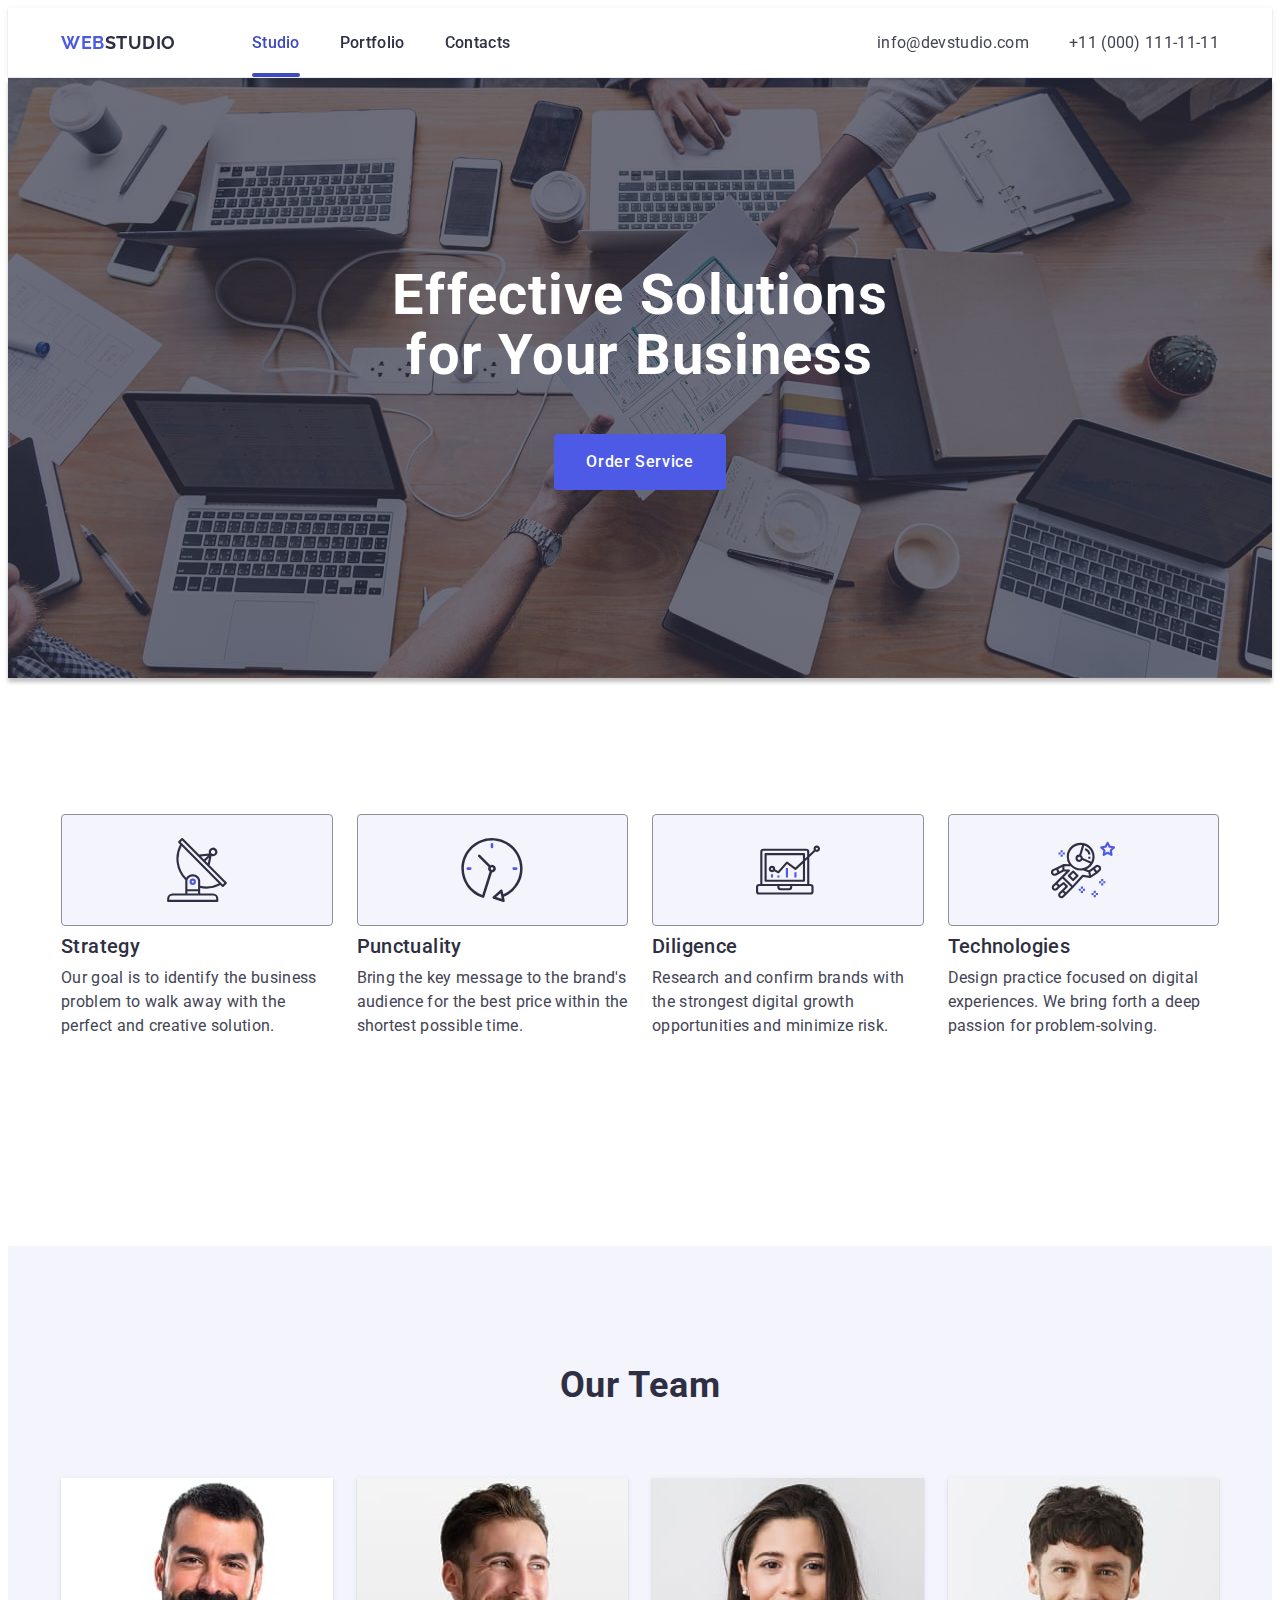
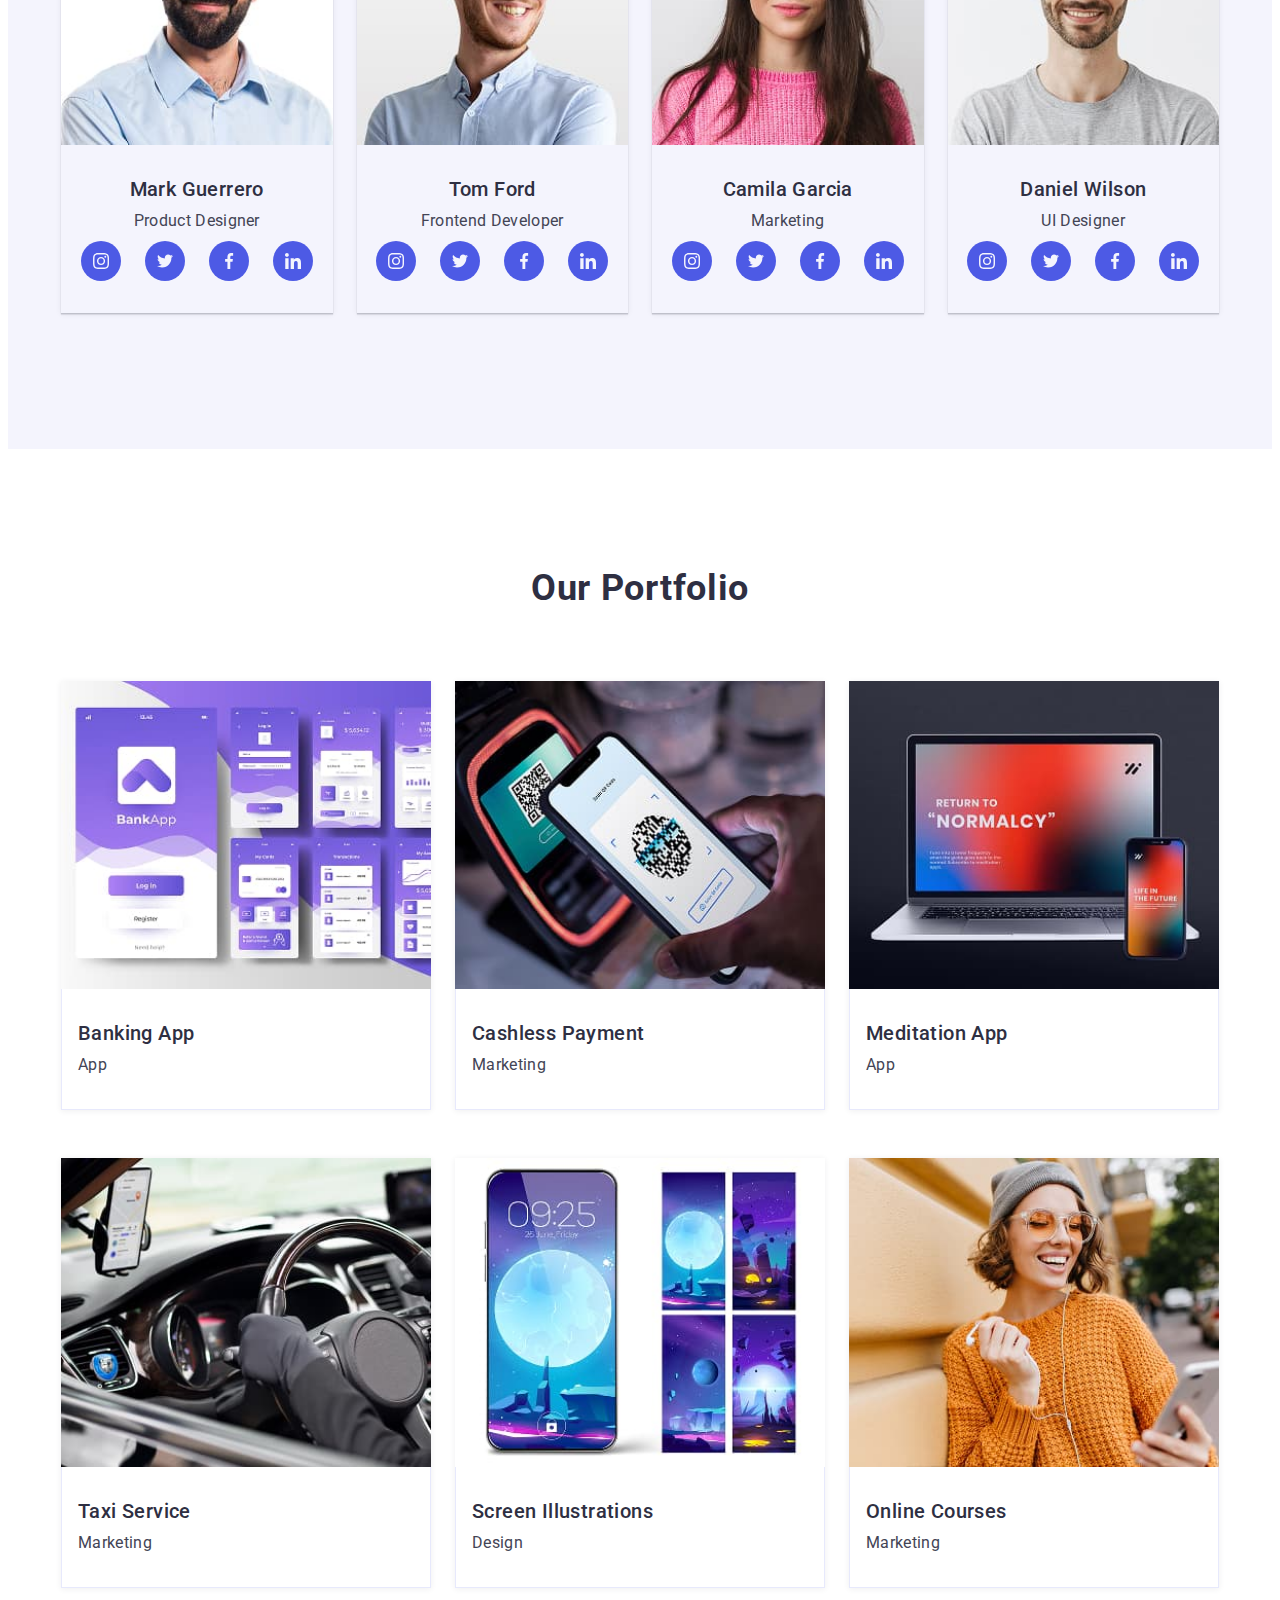
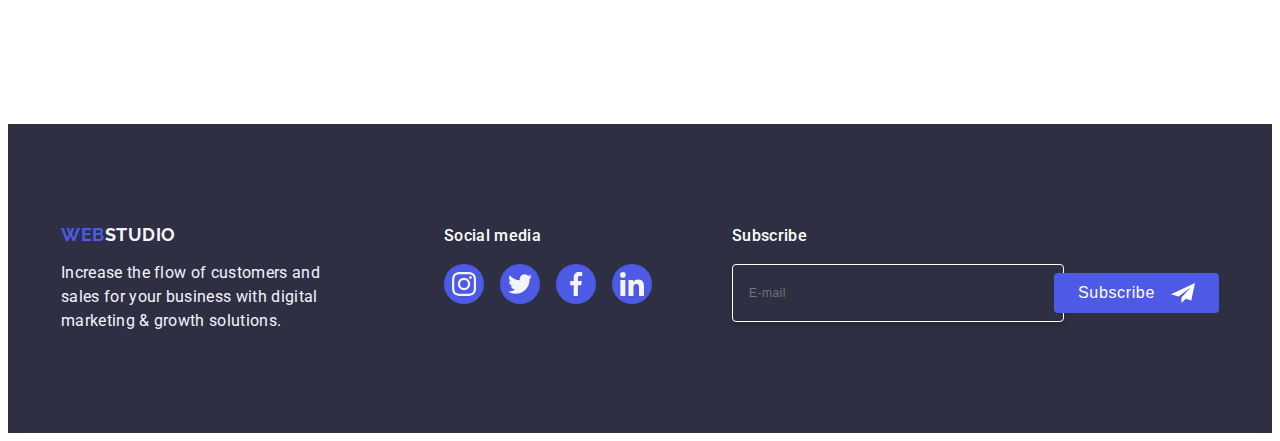
==== commit 9da602c1: "modified files" ====
--- a/index.html
+++ b/index.html
@@ -9,6 +9,7 @@
       href="https://fonts.googleapis.com/css2?family=Raleway:ital,wght@0,700;1,700&family=Roboto:ital,wght@0,100..900;1,100..900&display=swap"
       rel="stylesheet"
     />
+    <meta name="viewport" content="width=device-width, initial-scale=1.0" />
     <title>Document</title>
     <link
       rel="stylesheet"
--- a/css/style.css
+++ b/css/style.css
@@ -441,6 +441,13 @@
     margin: 0 auto;
 }
 
+@media (min-resolution: 2x) {
+    .main-section {
+        background-image: linear-gradient(rgba(46, 47, 66, 70%), rgba(46, 47, 66, 70%)),
+        url(../images/people-office@2x.jpg);
+    }
+}
+
 .main-section-text {
     font-weight: 700;
     font-size: 36px;
@@ -497,7 +504,6 @@
     .main-section {
         padding-top: 188px;
         padding-bottom: 188px;
-        background-image: linear-gradient(rgba(46, 47, 66, 70%), rgba(46, 47, 66, 70%)), url(../images/people-office@2x.jpg);
     }
 
     .main-section-text{
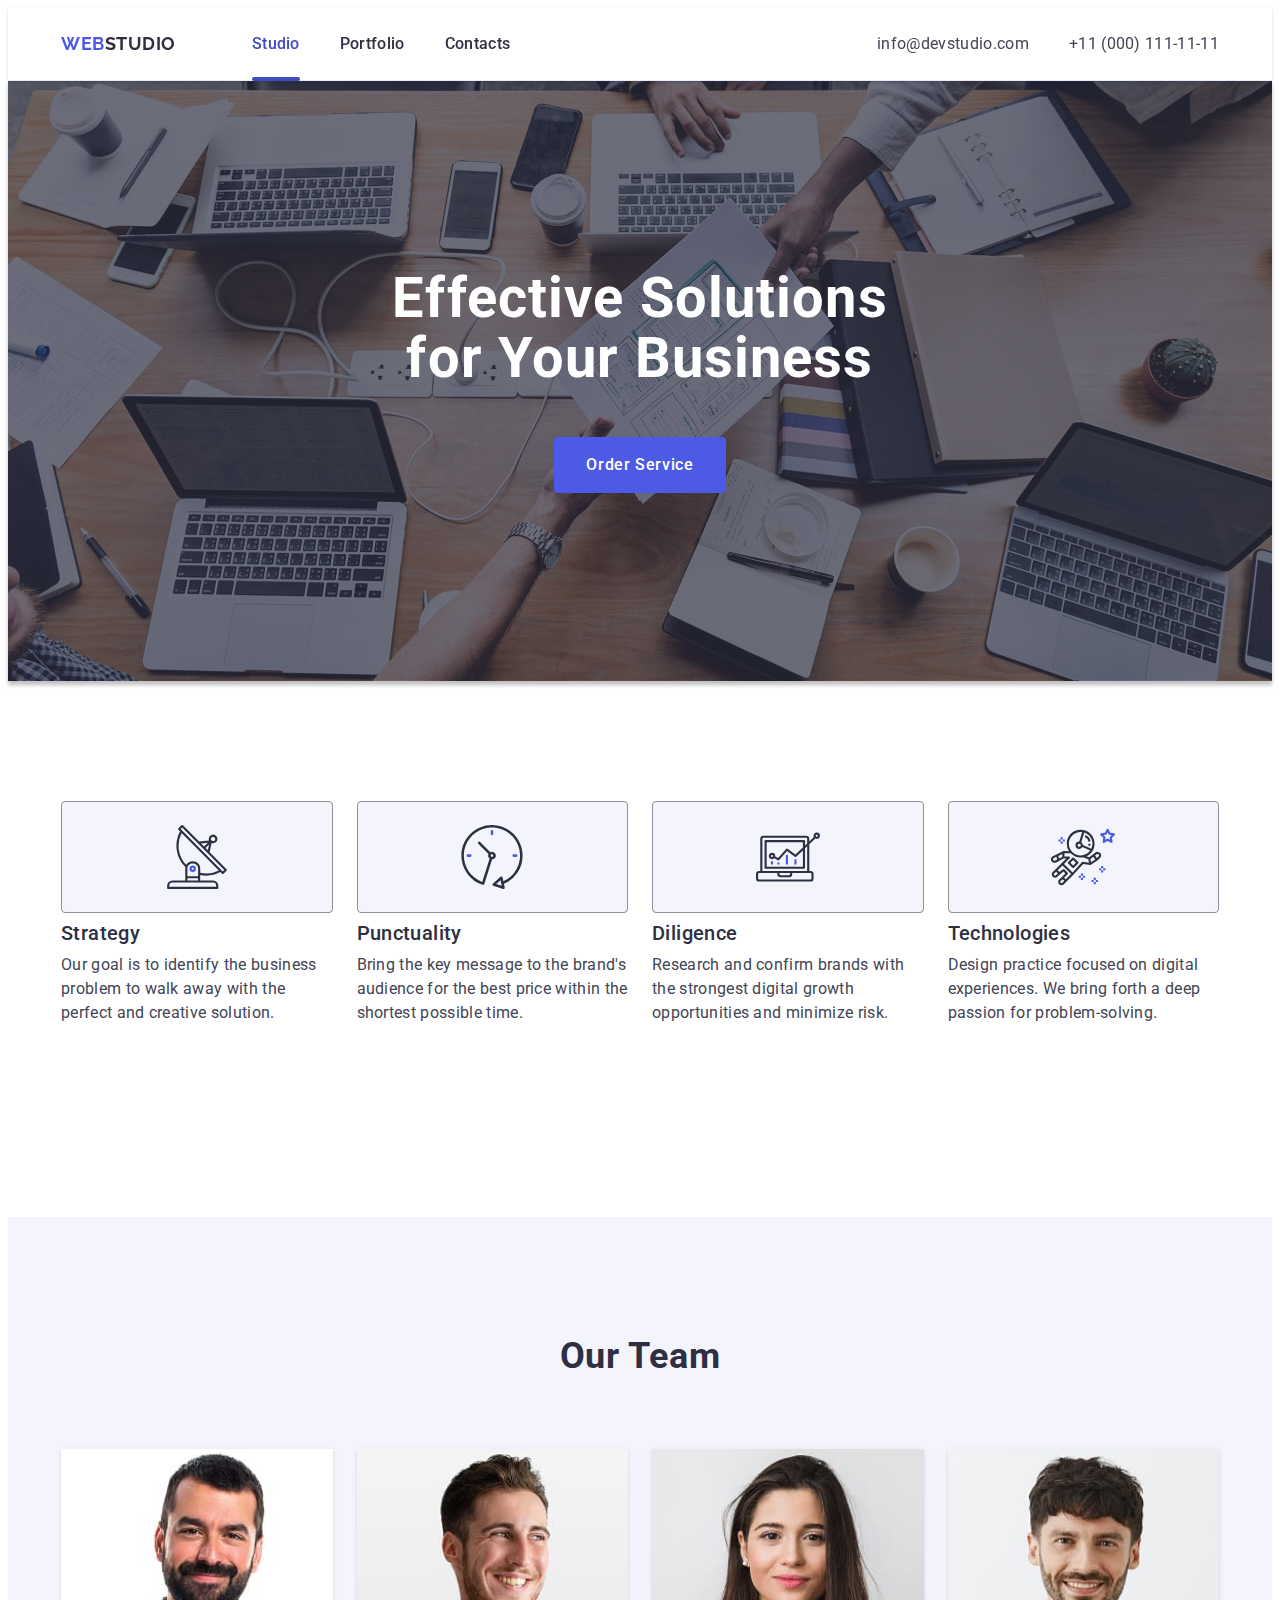
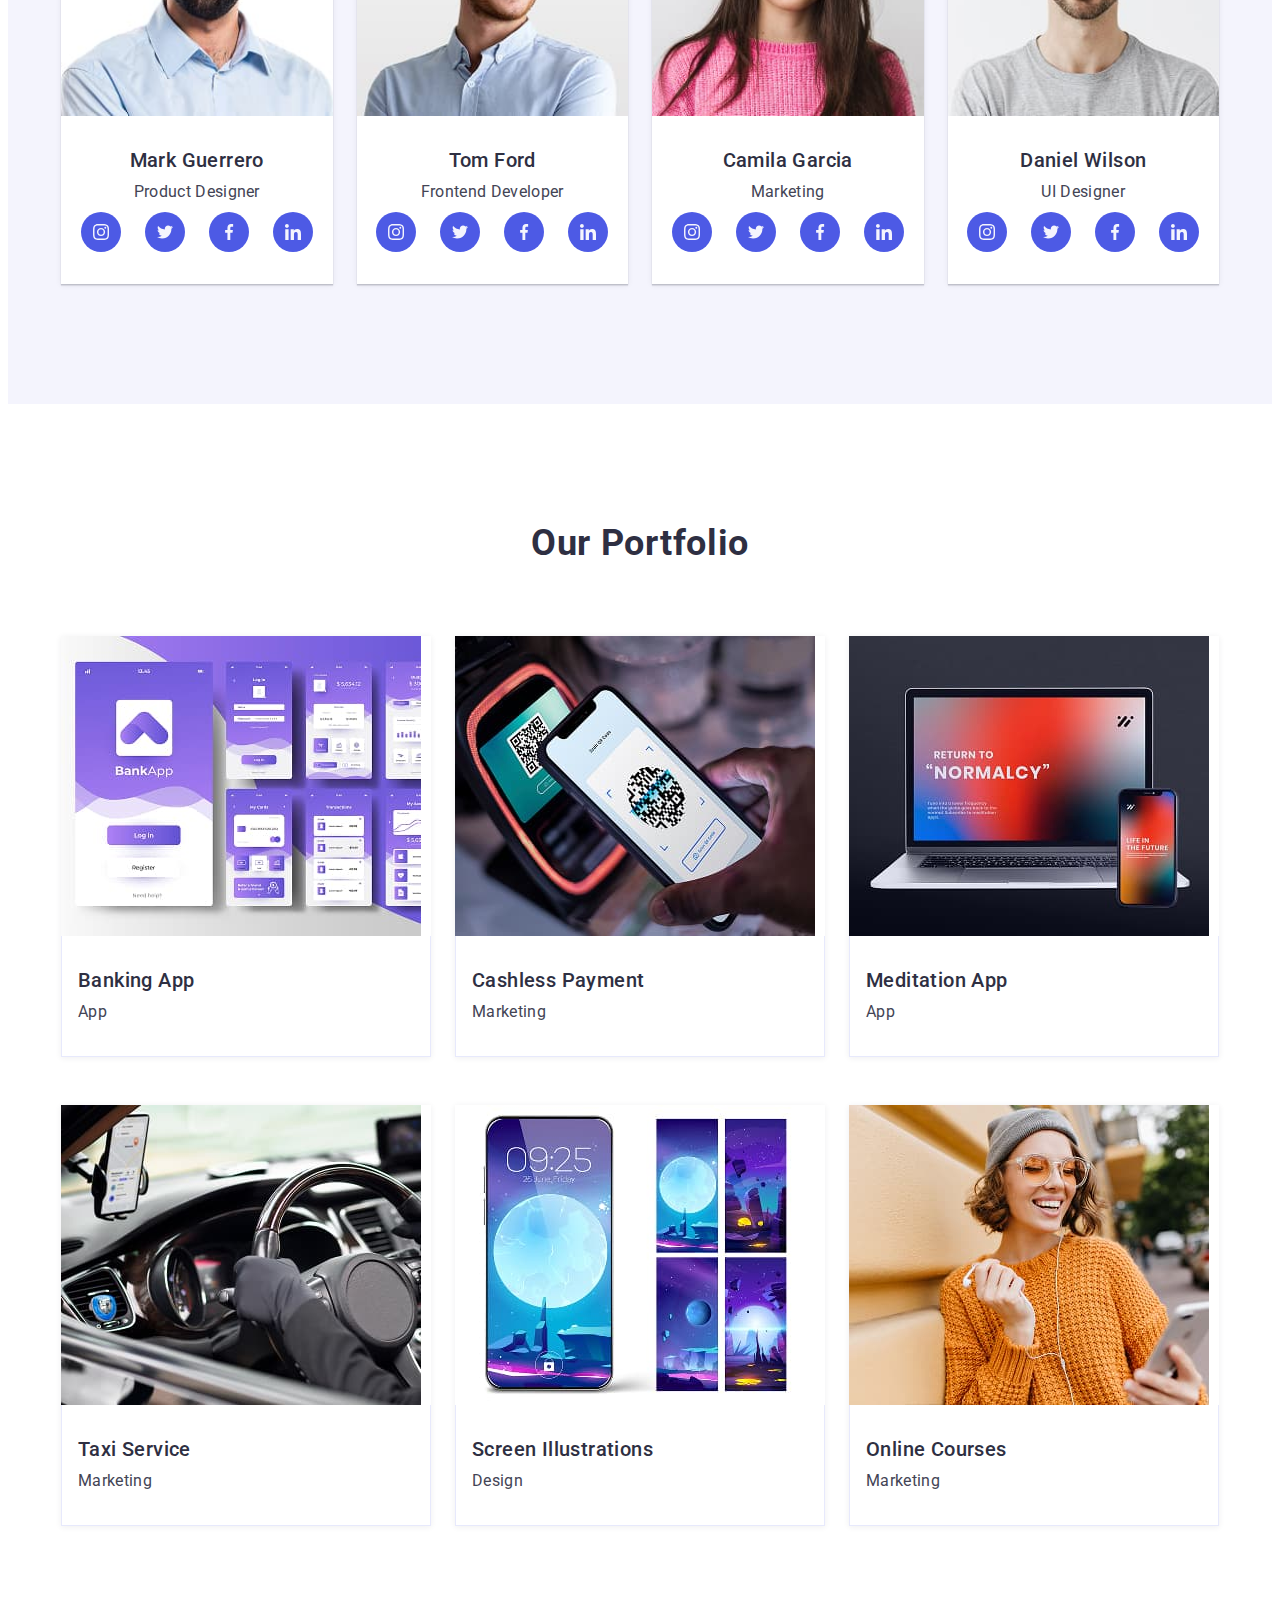
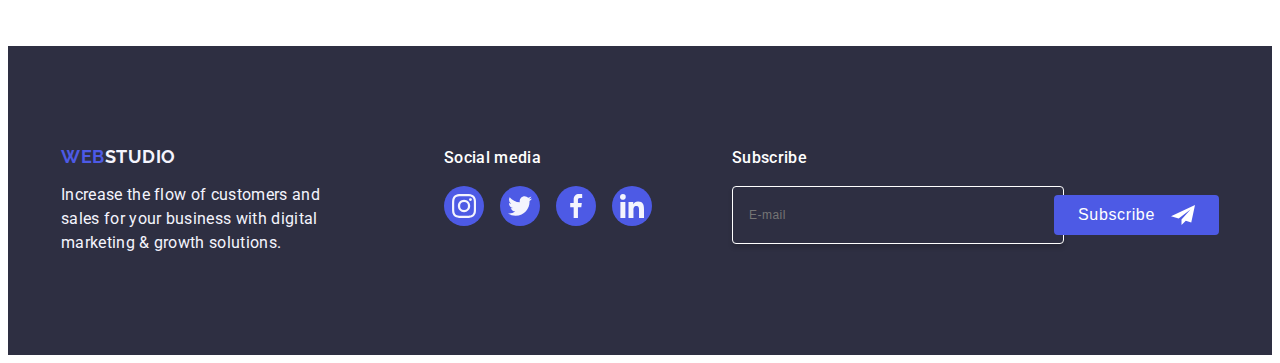
==== commit 89072764: "modified files" ====
--- a/index.html
+++ b/index.html
@@ -217,7 +217,7 @@
       </section>
       <!--End second section-->
       <section class="team-section">
-        <div class="container">
+        <div class="container team-container">
           <h2 class="team-section-header">Our Team</h2>
           <ul class="team-section-list">
             <li class="team-section-item">
@@ -459,12 +459,30 @@
           <ul class="portfolio-section-list">
             <li class="portfolio-section-list-item">
               <div class="box">
-                <img
-                  srcset="./images/portfolio1.jpg, ./images/portfolio1@2x.jpg"
-                  src="./images/portfolio1.jpg"
-                  alt="Banking App"
-                  class="portfolio-image"
-                />
+                <picture>
+                  <source
+                    srcset="
+                      ./images/portfolio-desk.jpg    1x,
+                      ./images/portfolio-desk@2x.jpg 2x
+                    "
+                    media="(min-width: 1158px)"
+                  />
+                  <source
+                    srcset="
+                      ./images/portfolio-tab.jpg    1x,
+                      ./images/portfolio-tab@2x.jpg 2x
+                    "
+                    media="(min-width: 768px)"
+                  />
+                  <source
+                    srcset="
+                      ./images/portfolio-mob.jpg    1x,
+                      ./images/portfolio-mob@2x.jpg 2x
+                    "
+                    media="(max-width: 767px)"
+                  />
+                  <img src="./images/portfolio-desc.jpg" alt="Banking App" />
+                </picture>
                 <p class="overlay-text">
                   14 Stylish and User-Friendly App Design Concepts · Task
                   Manager App · Calorie Tracker App · Exotic Fruit Ecommerce App
@@ -478,12 +496,33 @@
             </li>
             <li class="portfolio-section-list-item">
               <div class="box">
-                <img
-                  srcset="./images/portfolio2.jpg, ./images/portfolio2@2x.jpg"
-                  src="./images/portfolio2.jpg"
-                  alt="Cashless Payment"
-                  class="portfolio-image"
-                />
+                <picture>
+                  <source
+                    srcset="
+                      ./images/portfolio-desk2.jpg    1x,
+                      ./images/portfolio-desk2@2x.jpg 2x
+                    "
+                    media="(min-width: 1158px)"
+                  />
+                  <source
+                    srcset="
+                      ./images/portfolio-tab2.jpg    1x,
+                      ./images/portfolio-tab2@2x.jpg 2x
+                    "
+                    media="(min-width: 768px)"
+                  />
+                  <source
+                    srcset="
+                      ./images/portfolio-mob2.jpg    1x,
+                      ./images/portfolio-mob2@2x.jpg 2x
+                    "
+                    media="(max-width: 767px)"
+                  />
+                  <img
+                    src="./images/portfolio-desk2.jpg"
+                    alt="Cashless Payment"
+                  />
+                </picture>
                 <p class="overlay-text">
                   14 Stylish and User-Friendly App Design Concepts · Task
                   Manager App · Calorie Tracker App · Exotic Fruit Ecommerce App
@@ -497,12 +536,33 @@
             </li>
             <li class="portfolio-section-list-item">
               <div class="box">
-                <img
-                  srcset="./images/portfolio3.jpg, ./images/portfolio3@2x.jpg"
-                  src="./images/portfolio3.jpg"
-                  alt="Meditation App"
-                  class="portfolio-image"
-                />
+                <picture>
+                  <source
+                    srcset="
+                      ./images/portfolio-desk3.jpg    1x,
+                      ./images/portfolio-desk3@2x.jpg 2x
+                    "
+                    media="(min-width: 1158px)"
+                  />
+                  <source
+                    srcset="
+                      ./images/portfolio-tab3.jpg    1x,
+                      ./images/portfolio-tab3@2x.jpg 2x
+                    "
+                    media="(min-width: 768px)"
+                  />
+                  <source
+                    srcset="
+                      ./images/portfolio-mob3.jpg    1x,
+                      ./images/portfolio-mob3@2x.jpg 2x
+                    "
+                    media="(max-width: 767px)"
+                  />
+                  <img
+                    src="./images/portfolio-desk3.jpg"
+                    alt="Meditation App"
+                  />
+                </picture>
                 <p class="overlay-text">
                   14 Stylish and User-Friendly App Design Concepts · Task
                   Manager App · Calorie Tracker App · Exotic Fruit Ecommerce App
@@ -517,12 +577,30 @@
             </li>
             <li class="portfolio-section-list-item">
               <div class="box">
-                <img
-                  srcset="./images/portfolio4.jpg, ./images/portfolio4@2x.jpg"
-                  src="./images/portfolio4.jpg"
-                  alt="Taxi Service"
-                  class="portfolio-image"
-                />
+                <picture>
+                  <source
+                    srcset="
+                      ./images/portfolio-desk4.jpg    1x,
+                      ./images/portfolio-desk4@2x.jpg 2x
+                    "
+                    media="(min-width: 1158px)"
+                  />
+                  <source
+                    srcset="
+                      ./images/portfolio-tab4.jpg    1x,
+                      ./images/portfolio-tab4@2x.jpg 2x
+                    "
+                    media="(min-width: 768px)"
+                  />
+                  <source
+                    srcset="
+                      ./images/portfolio-mob4.jpg    1x,
+                      ./images/portfolio-mob4@2x.jpg 2x
+                    "
+                    media="(max-width: 767px)"
+                  />
+                  <img src="./images/portfolio-desk4.jpg" alt="Taxi Service" />
+                </picture>
                 <p class="overlay-text">
                   14 Stylish and User-Friendly App Design Concepts · Task
                   Manager App · Calorie Tracker App · Exotic Fruit Ecommerce App
@@ -537,12 +615,33 @@
             </li>
             <li class="portfolio-section-list-item">
               <div class="box">
-                <img
-                  srcset="./images/portfolio5.jpg, ./images/portfolio5@2x.jpg"
-                  src="./images/portfolio5.jpg"
-                  alt="Screen Illustrations"
-                  class="portfolio-image"
-                />
+                <picture>
+                  <source
+                    srcset="
+                      ./images/portfolio-desk5.jpg    1x,
+                      ./images/portfolio-desk5@2x.jpg 2x
+                    "
+                    media="(min-width: 1158px)"
+                  />
+                  <source
+                    srcset="
+                      ./images/portfolio-tab5.jpg    1x,
+                      ./images/portfolio-tab5@2x.jpg 2x
+                    "
+                    media="(min-width: 768px)"
+                  />
+                  <source
+                    srcset="
+                      ./images/portfolio-mob5.jpg    1x,
+                      ./images/portfolio-mob5@2x.jpg 2x
+                    "
+                    media="(max-width: 767px)"
+                  />
+                  <img
+                    src="./images/portfolio-desk5.jpg"
+                    alt="Screen Illustrations"
+                  />
+                </picture>
                 <p class="overlay-text">
                   14 Stylish and User-Friendly App Design Concepts · Task
                   Manager App · Calorie Tracker App · Exotic Fruit Ecommerce App
@@ -559,12 +658,33 @@
             </li>
             <li class="portfolio-section-list-item">
               <div class="box">
-                <img
-                  srcset="./images/portfolio6.jpg, ./images/portfolio6@2x.jpg"
-                  src="./images/portfolio6.jpg"
-                  alt="Online Courses"
-                  class="portfolio-image"
-                />
+                <picture>
+                  <source
+                    srcset="
+                      ./images/portfolio-desk6.jpg    1x,
+                      ./images/portfolio-desk6@2x.jpg 2x
+                    "
+                    media="(min-width: 1158px)"
+                  />
+                  <source
+                    srcset="
+                      ./images/portfolio-tab6.jpg    1x,
+                      ./images/portfolio-tab6@2x.jpg 2x
+                    "
+                    media="(min-width: 768px)"
+                  />
+                  <source
+                    srcset="
+                      ./images/portfolio-mob6.jpg    1x,
+                      ./images/portfolio-mob6@2x.jpg 2x
+                    "
+                    media="(max-width: 767px)"
+                  />
+                  <img
+                    src="./images/portfolio-desk6.jpg"
+                    alt="Online Courses"
+                  />
+                </picture>
                 <p class="overlay-text">
                   14 Stylish and User-Friendly App Design Concepts · Task
                   Manager App · Calorie Tracker App · Exotic Fruit Ecommerce App
--- a/css/style.css
+++ b/css/style.css
@@ -27,6 +27,7 @@
 
 ul {
     padding: 0;
+    margin: 0;
 }
 
 a:hover,
@@ -187,6 +188,7 @@
         transition-duration: 250ms;
         transition-timing-function: cubic-bezier(0.4, 0, 0.2, 1);
         padding: 24px 0;
+        display: block;
         }
     
     .studio-item {
@@ -228,7 +230,19 @@
         transition-property: color;
         transition-duration: 250ms;
         transition-timing-function: cubic-bezier(0.4, 0, 0.2, 1);
+        padding-top: 16px;
+        padding-bottom: 16px;
         }
+
+    .address-item:first-child {
+        padding-top: 16px;
+        padding-bottom: 6px;
+    }
+
+    .address-item:last-child {
+        padding-top: 6px;
+        padding-bottom: 16px;
+    }
 }
 
 @media screen and (min-width: 1158px) {
@@ -247,6 +261,16 @@
         font-size: 16px;
         line-height: 1.5;
         letter-spacing: 0.02em;
+    }
+
+    .address-item:first-child {
+        padding-top: 24px;
+        padding-bottom: 24px;
+    }
+    
+    .address-item:last-child {
+        padding-top: 24px;
+        padding-bottom: 24px;
     }
 
     .address-item:hover,
@@ -625,6 +649,7 @@
 }
 
 .team-section-item {
+    background-color: #FFFFFF;
     width: 100%;
     padding: 0px 0px 32px 0px;
     box-shadow: 0 2px 1px 0 rgba(46, 47, 66, 0.08), 0 1px 1px 0 rgba(46, 47, 66, 0.16), 0 1px 6px 0 rgba(46, 47, 66, 0.08);
@@ -694,6 +719,11 @@
 }
 
 @media screen and (min-width: 768px) {
+
+    .team-container {
+        padding-left: 108px;
+        padding-right: 108px;
+    }
     .team-section-list {
         display: flex;
         flex-wrap: wrap;
@@ -715,6 +745,11 @@
     .team-section {
         padding-top: 120px;
         padding-bottom: 120px;
+    }
+
+    .team-container {
+        padding-left: 15px;
+        padding-right: 15px;
     }
 
     .team-section-list {
@@ -755,12 +790,6 @@
     margin-bottom: 48px;
 }
 
-.portfolio-image {
-    width: auto;
-    height: 280px;
-    display: block;
-    object-fit: cover;
-}
 
 .portfolio-section-item-text-together {
     box-sizing: border-box;
@@ -992,8 +1021,7 @@
 
 .sbc-button:hover,
 .sbc-button:focus {
-    background-color: #31d0aa;
-    border: #31d0aa;
+    background-color: #404BBF;;
 }
 
 .footer-button-picture {
@@ -1006,16 +1034,24 @@
         padding-left: 108px;
     }
 
+    .logo-footer {
+        text-align: start;
+    }
 
     .text-social-together {
         display: flex;
-        margin-bottom: 72px;
     }
 
     .footer-text {
         max-width: 264px;
         margin-right: 24px;
-    }
+        margin-bottom: 0;
+    }
+
+    .footer-sosial-media-title {
+        text-align: left;
+    }
+
 
     .title-footer-form {
         text-align: left;
